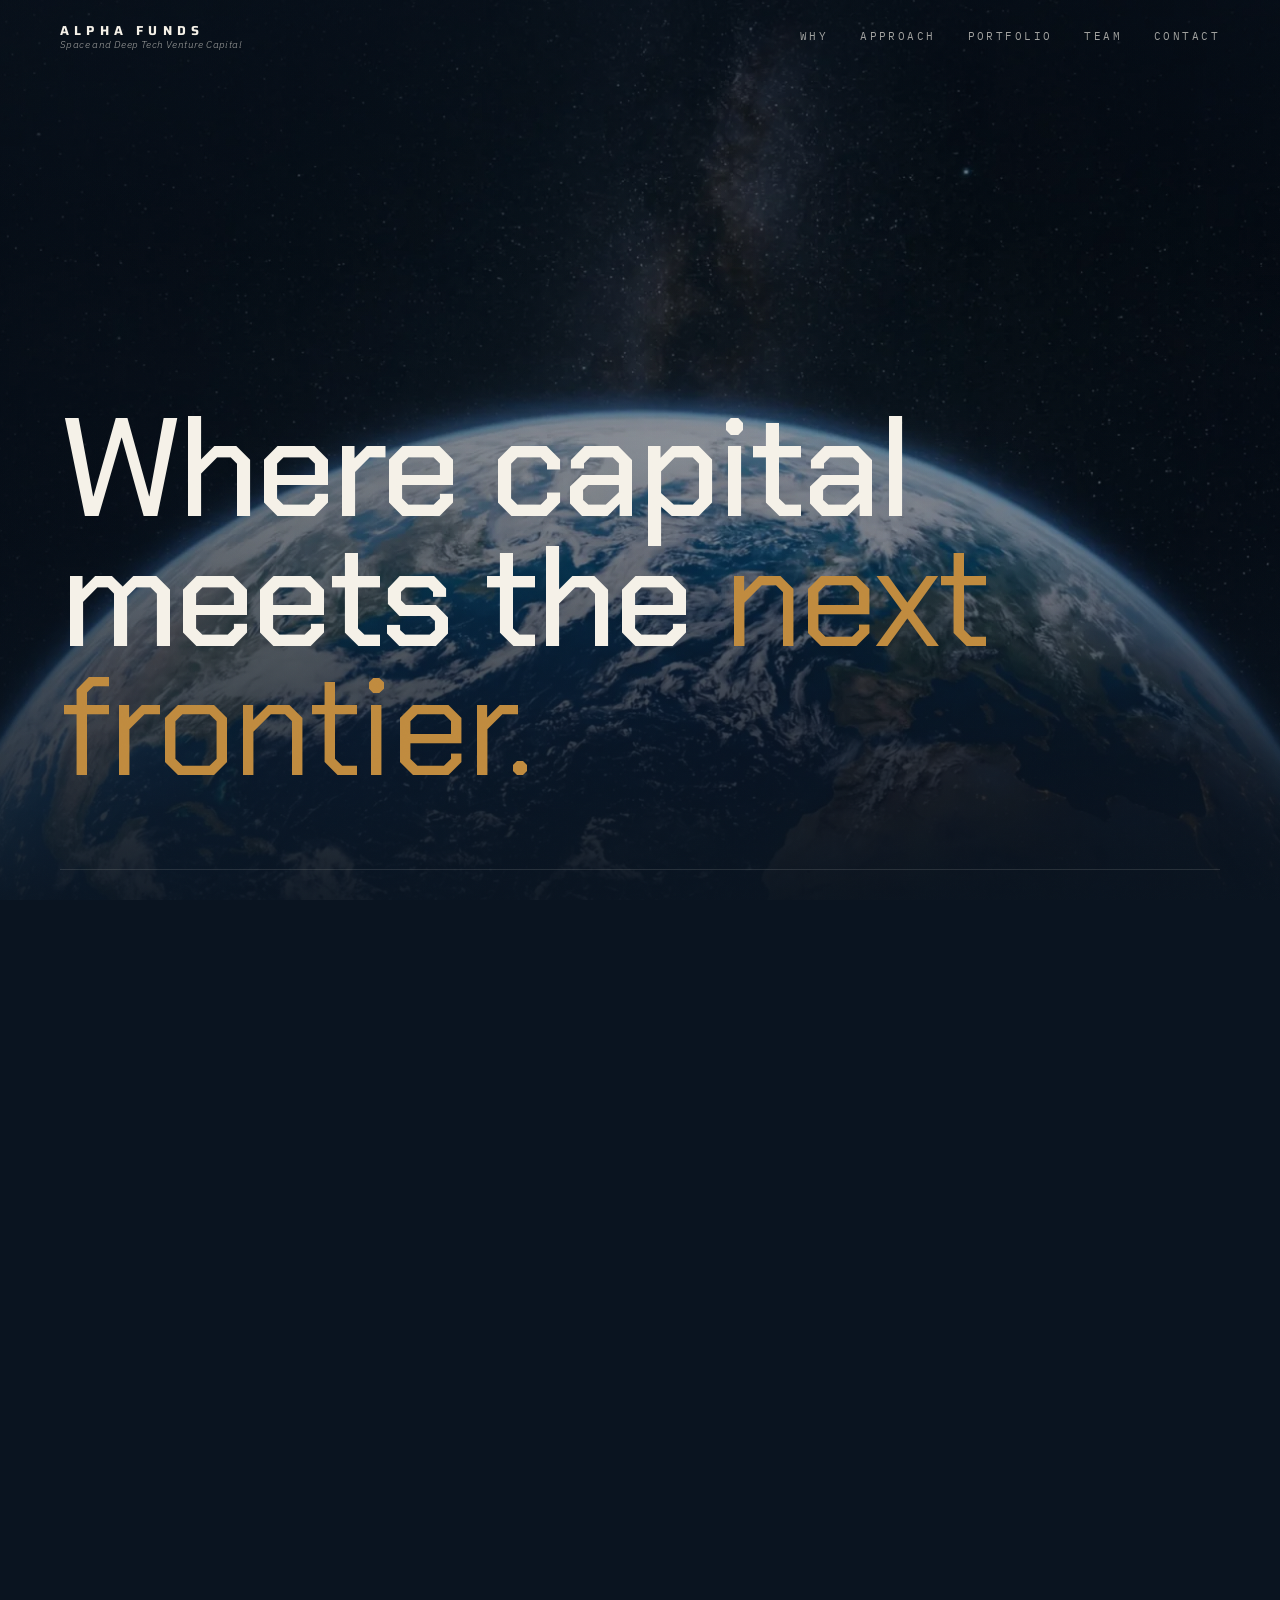
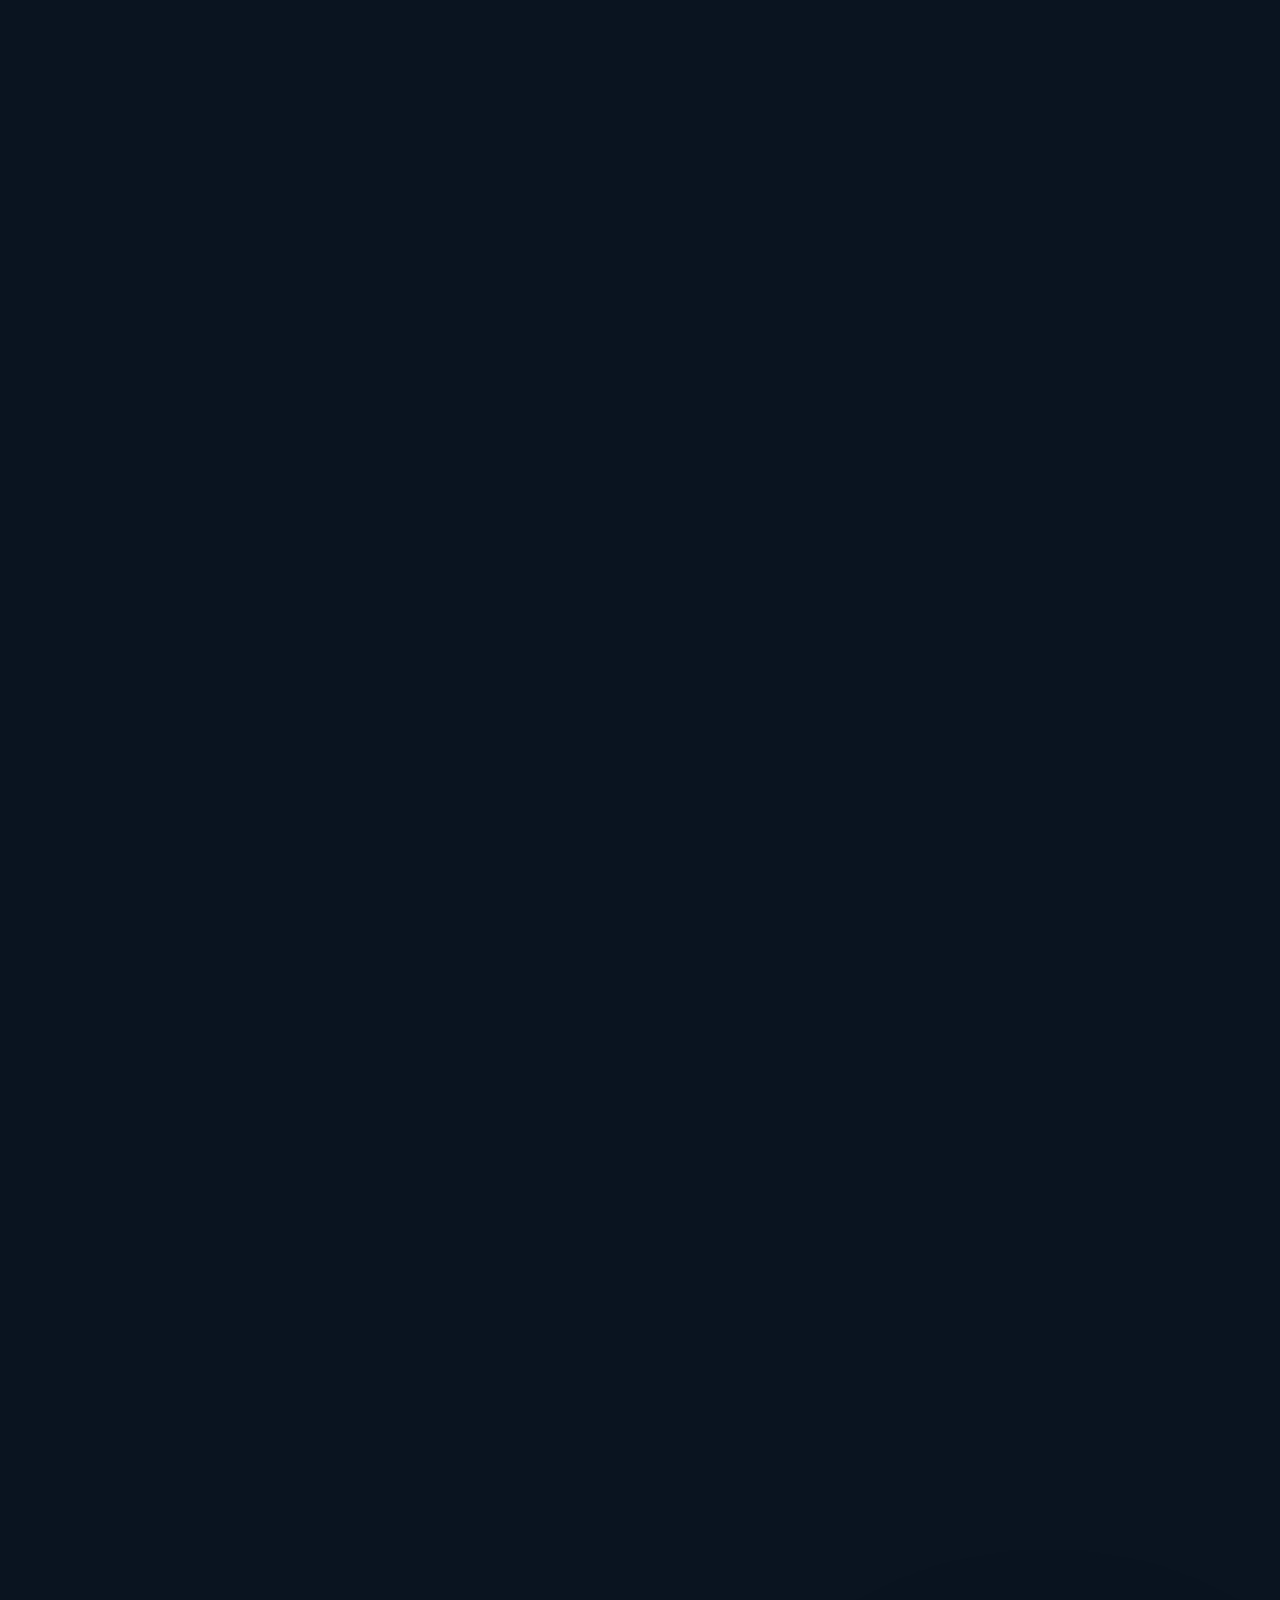
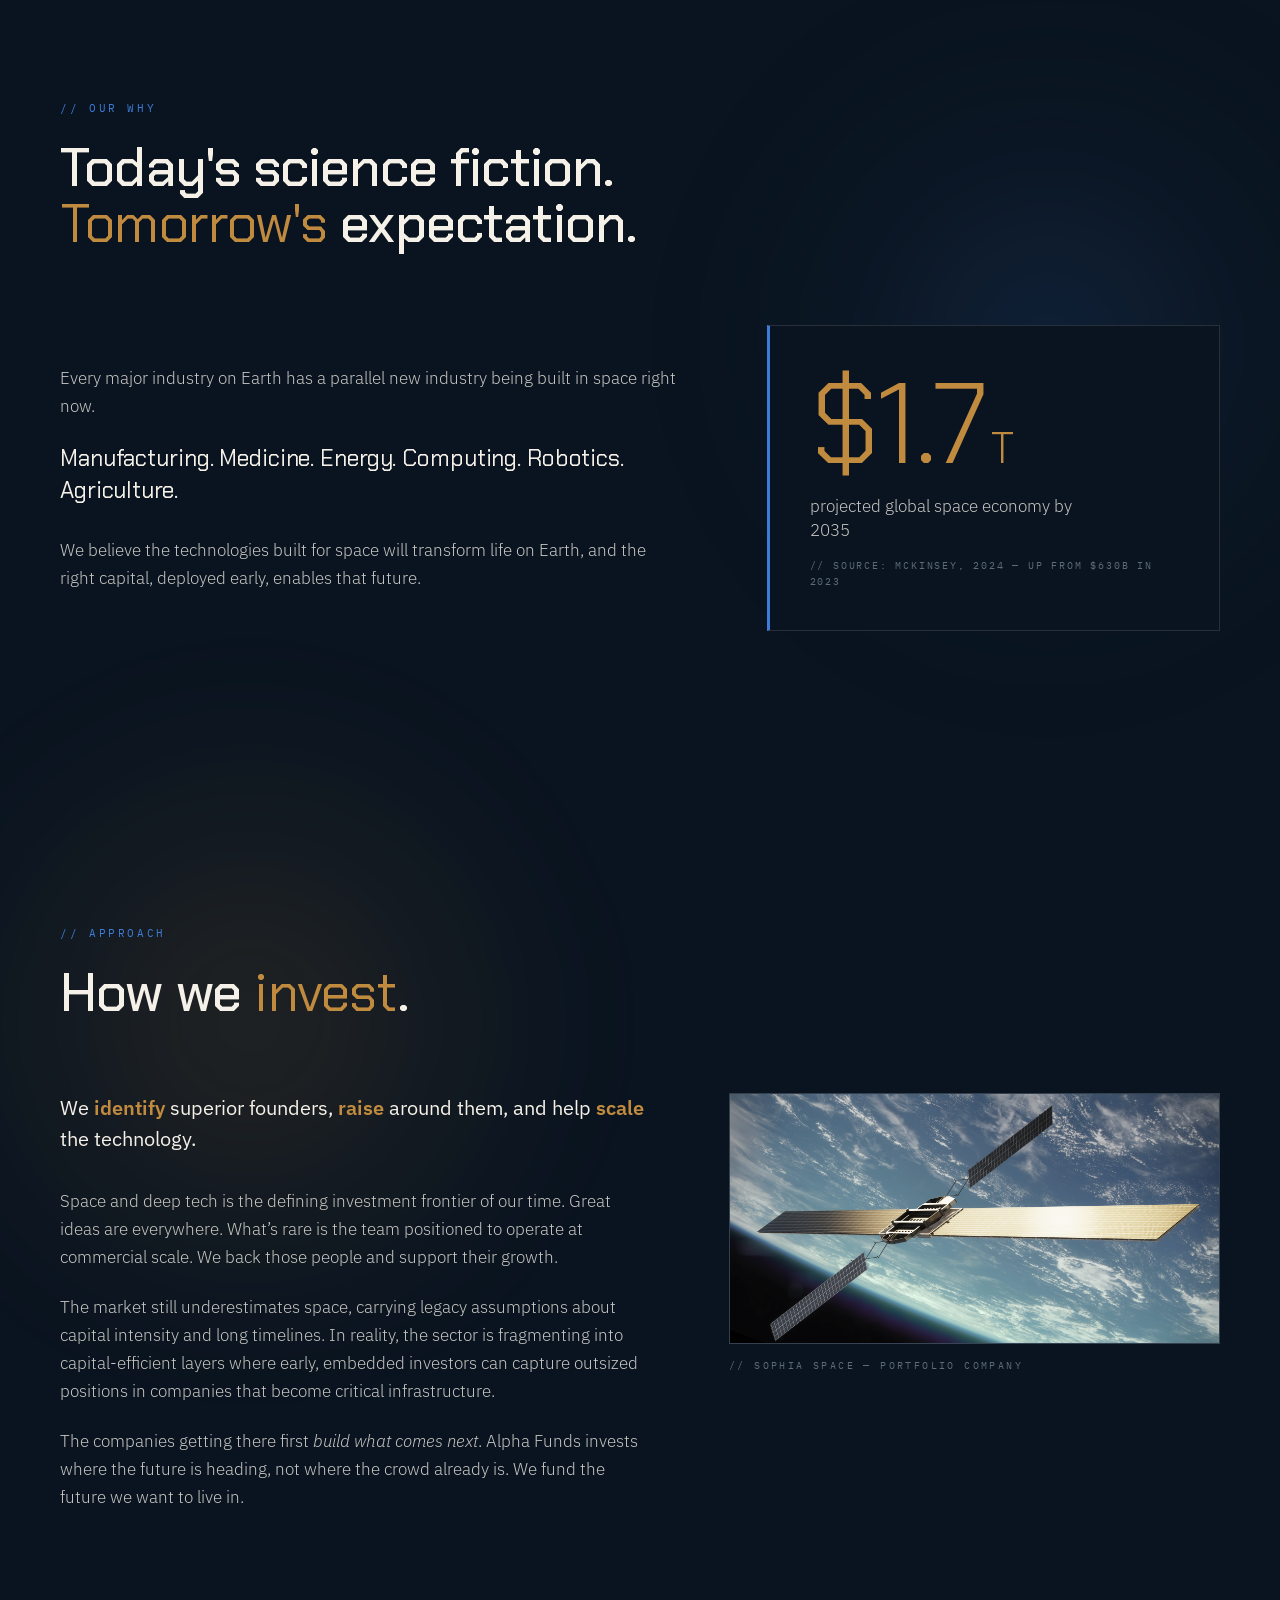
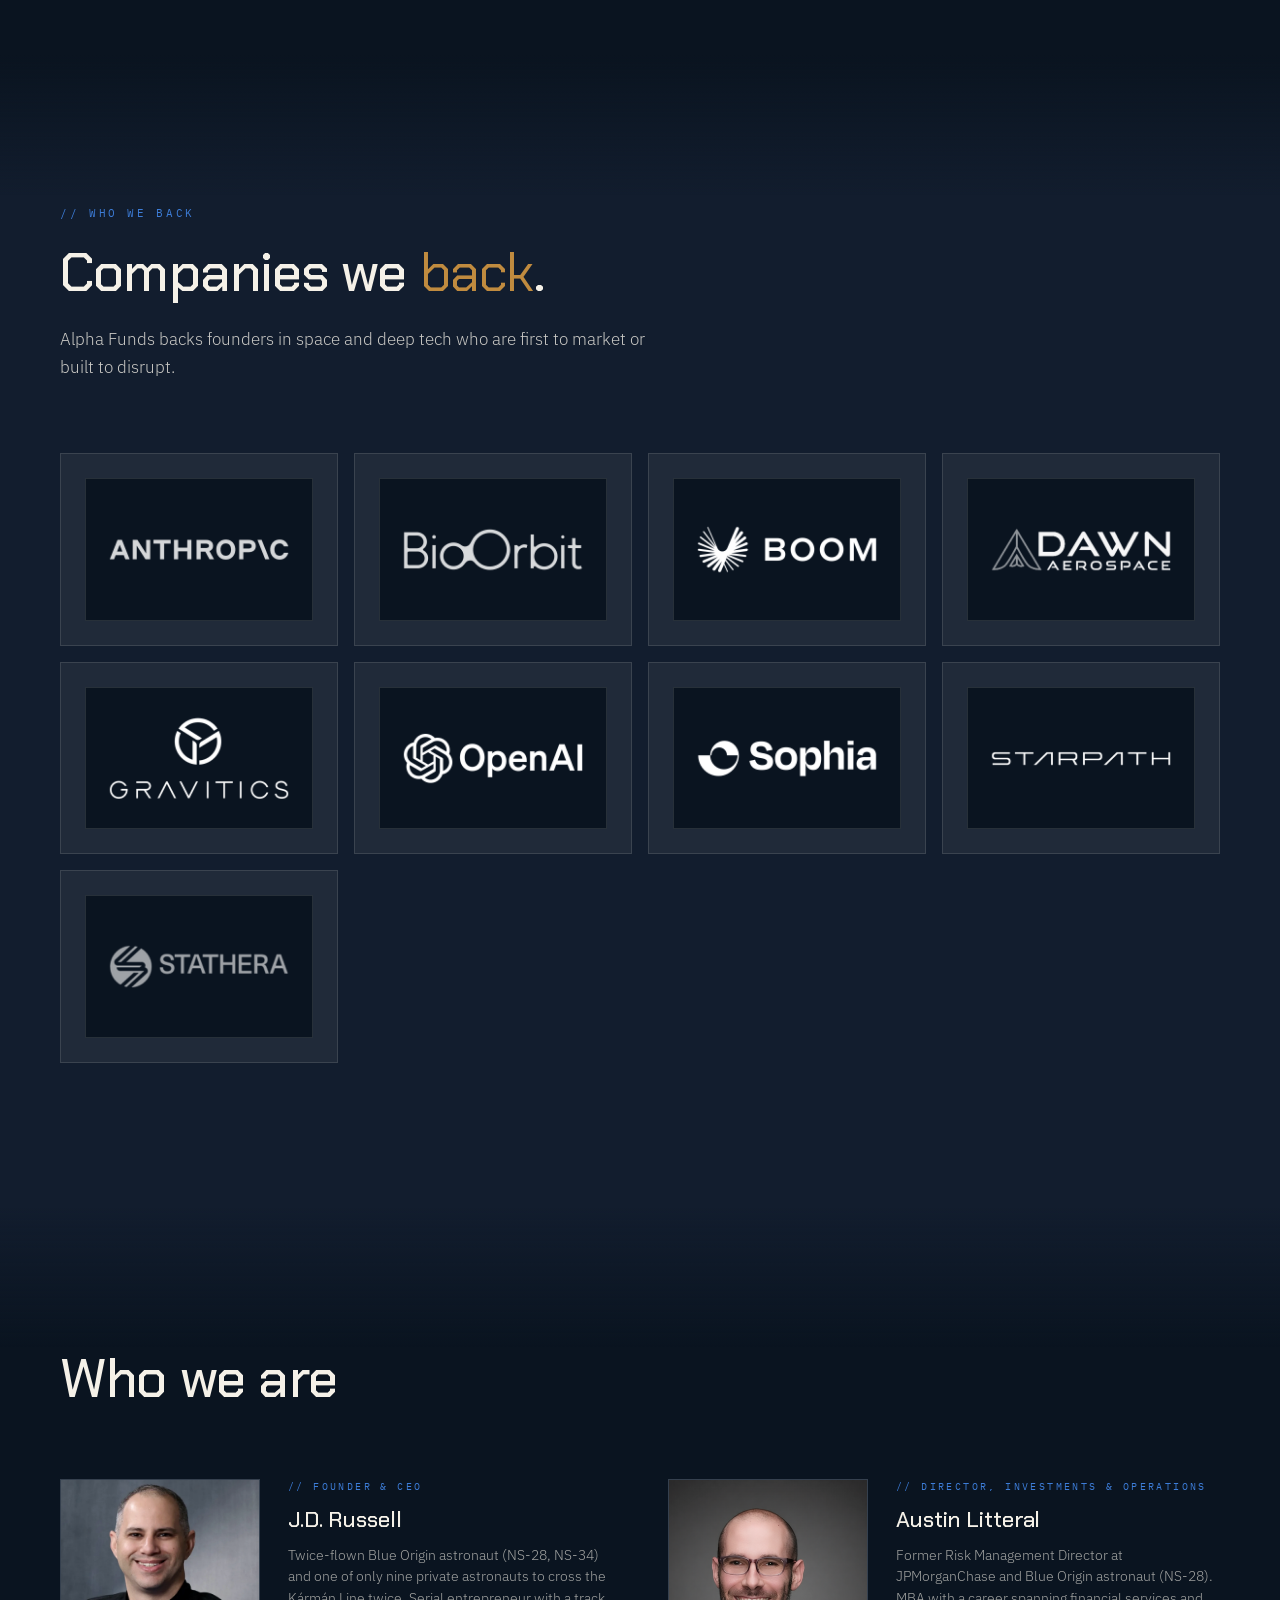
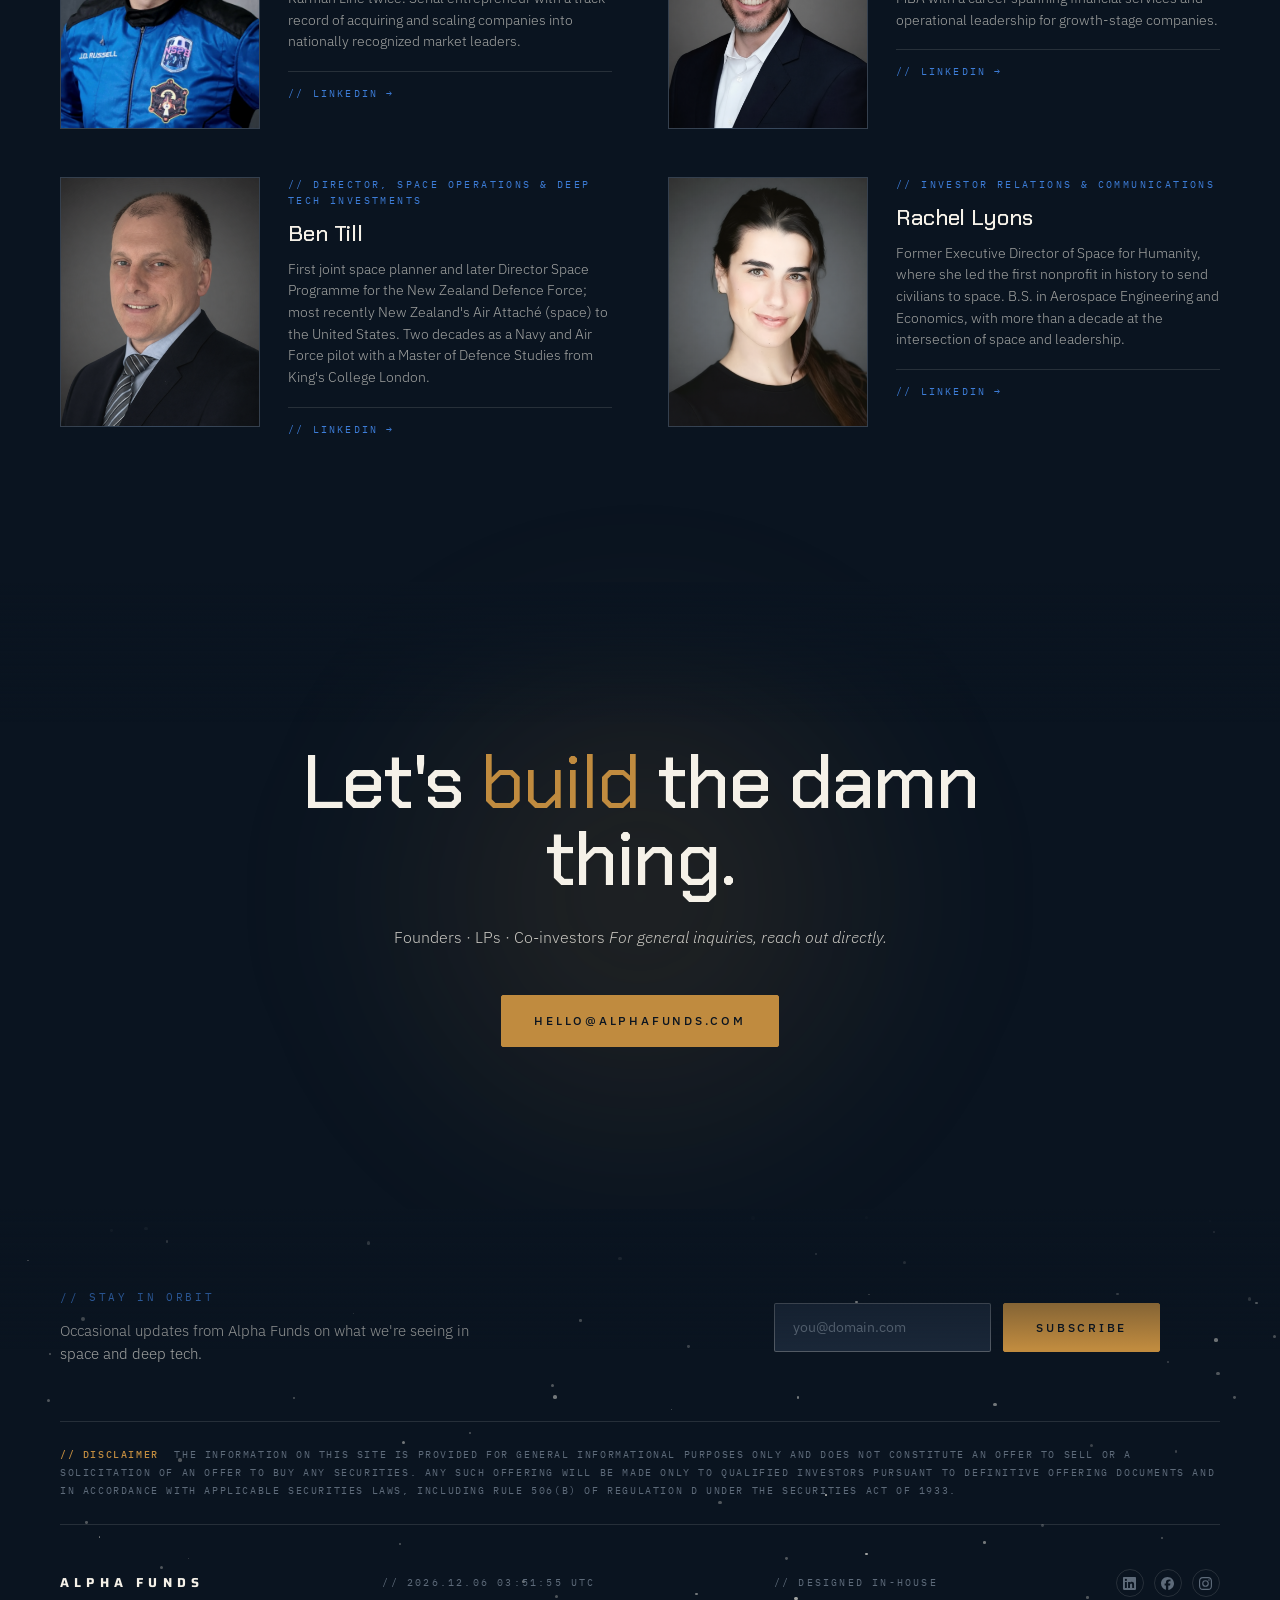
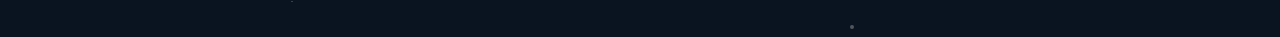
==== index.html @ ae7593b7 "Close mobile nav drawer on tap outside The hamburger menu only closed via the X, a link tap, Escape," ====
<!DOCTYPE html>
<html lang="en">
<head>
<meta charset="UTF-8">
<meta name="viewport" content="width=device-width, initial-scale=1.0">
<title>Alpha Funds — Invest for Earth's future</title>
<meta name="description" content="Alpha Funds backs the companies building humanity's future in space and deep tech.">
<link rel="preconnect" href="https://fonts.googleapis.com">
<link rel="preconnect" href="https://fonts.gstatic.com" crossorigin>
<link href="https://fonts.googleapis.com/css2?family=Chakra+Petch:wght@300;400;500;600;700&family=IBM+Plex+Mono:wght@300;400;500;600&family=IBM+Plex+Sans:wght@300;400;500;600;700&family=Saira:wght@300;400;500;600;700;800&display=swap" rel="stylesheet">
<style>
  :root {
    /* SURFACES */
    --deep-space:  #0A1420;
    --graphite:    #121D2E;
    --surface:     #1A2738;
    --orbit-deep:  #1B3A5C;

    /* ACCENT 01 — BLUE (instrument panel) */
    --signal:      #3D7DD8;
    --altitude:    #6FA3E6;
    --signal-dim:  rgba(61, 125, 216, 0.12);

    /* ACCENT 02 — COPPER (engine glow) */
    --ignition:    #C08B3F;
    --ignition-hi: #D4A05A;
    --ignition-dim:rgba(192, 139, 63, 0.1);

    /* LIGHT + NEUTRAL */
    --stellar:     #F5F1E8;
    --steel:       #8A96A5;
    --horizon:     #5E6B7A;

    --s-95: rgba(245,241,232,0.95);
    --s-80: rgba(245,241,232,0.8);
    --s-65: rgba(245,241,232,0.65);
    --s-45: rgba(245,241,232,0.45);
    --s-25: rgba(245,241,232,0.25);
    --s-12: rgba(245,241,232,0.12);
    --s-06: rgba(245,241,232,0.06);

    --f-display: 'Chakra Petch', sans-serif;
    --f-body:    'IBM Plex Sans', sans-serif;
    --f-mono:    'IBM Plex Mono', monospace;
    --f-mark:    'Saira', sans-serif;
  }

  * { margin: 0; padding: 0; box-sizing: border-box; }
  html { scroll-behavior: smooth; }

  body {
    background: var(--deep-space);
    color: var(--stellar);
    font-family: var(--f-body);
    line-height: 1.6;
    overflow-x: hidden;
    -webkit-font-smoothing: antialiased;
    text-rendering: optimizeLegibility;
  }

  body::before {
    content: "";
    position: fixed;
    inset: 0;
    pointer-events: none;
    z-index: 1000;
    opacity: 0.04;
    background-image: url("data:image/svg+xml;utf8,<svg xmlns='http://www.w3.org/2000/svg' width='200' height='200'><filter id='n'><feTurbulence baseFrequency='0.9' numOctaves='3' stitchTiles='stitch'/></filter><rect width='100%25' height='100%25' filter='url(%23n)'/></svg>");
    background-position: var(--grain-x, 0) var(--grain-y, 0);
    mix-blend-mode: overlay;
  }

  a { color: inherit; text-decoration: none; }

  ::selection {
    background: var(--ignition);
    color: var(--deep-space);
  }

  /* ─────────────────────────────────────────────── */
  /* NAV                                              */
  /* ─────────────────────────────────────────────── */
  .nav {
    position: fixed;
    top: 0;
    left: 0;
    right: 0;
    z-index: 100;
    display: flex;
    align-items: center;
    justify-content: space-between;
    padding: 22px 60px;
    transition: background 0.4s ease, backdrop-filter 0.4s ease, border-color 0.4s ease;
    border-bottom: 1px solid transparent;
  }
  .nav.scrolled {
    background: rgba(10, 20, 32, 0.82);
    backdrop-filter: blur(14px);
    -webkit-backdrop-filter: blur(14px);
    border-bottom-color: var(--s-12);
  }
  .nav-mark {
    display: flex;
    flex-direction: column;
    gap: 3px;
    line-height: 1;
  }
  .nav-wordmark {
    font-family: var(--f-mark);
    font-weight: 700;
    font-size: 13px;
    letter-spacing: 0.4em;
    color: var(--stellar);
  }
  .nav-tagline {
    font-family: var(--f-body);
    font-weight: 300;
    font-style: italic;
    font-size: 10px;
    letter-spacing: 0.04em;
    color: var(--s-65);
    white-space: nowrap;
  }
  .nav-links {
    display: flex;
    gap: 32px;
  }
  .nav-links a {
    font-family: var(--f-mono);
    font-size: 11px;
    letter-spacing: 0.22em;
    text-transform: uppercase;
    color: var(--s-65);
    transition: color 0.25s;
    padding: 6px 0;
    position: relative;
  }
  .nav-links a:hover { color: var(--signal); }
  .nav-links a:focus-visible {
    outline: 1px solid var(--signal);
    outline-offset: 4px;
    color: var(--signal);
  }
  .nav-toggle {
    display: none;
    flex-direction: column;
    justify-content: center;
    gap: 5px;
    width: 40px;
    height: 40px;
    padding: 9px;
    background: transparent;
    border: 1px solid var(--s-25);
    border-radius: 2px;
    cursor: pointer;
    transition: border-color 0.25s, background 0.25s;
  }
  .nav-toggle:hover { border-color: var(--signal); }
  .nav-toggle:focus-visible {
    outline: 1px solid var(--signal);
    outline-offset: 3px;
  }
  .nav-toggle-bar {
    display: block;
    width: 100%;
    height: 1.5px;
    background: var(--stellar);
    transform-origin: center;
    transition: transform 0.25s ease, opacity 0.2s ease;
  }
  .nav-toggle[aria-expanded="true"] .nav-toggle-bar:nth-child(1) {
    transform: translateY(6.5px) rotate(45deg);
  }
  .nav-toggle[aria-expanded="true"] .nav-toggle-bar:nth-child(2) {
    opacity: 0;
  }
  .nav-toggle[aria-expanded="true"] .nav-toggle-bar:nth-child(3) {
    transform: translateY(-6.5px) rotate(-45deg);
  }

  /* ─────────────────────────────────────────────── */
  /* HERO — sticky-pin scroll-driven canvas           */
  /* ─────────────────────────────────────────────── */
  .hero {
    position: relative;
    width: 100%;
    /* Tall scroll container drives the 121-frame sequence.
       350vh - 100vh = 250vh of scroll across 121 frames (~2vh/frame). */
    height: 350vh;
    background: var(--deep-space);
  }
  .hero-pin {
    position: sticky;
    top: 0;
    width: 100%;
    height: 100vh;
    overflow: hidden;
    display: flex;
    flex-direction: column;
    justify-content: flex-end;
    padding: 60px;
    padding-bottom: clamp(80px, 12vh, 140px);
    /* Fallback radial blooms (visible before frames load + on mobile/reduced-motion) */
    background:
      radial-gradient(ellipse at 12% 20%, rgba(61, 125, 216, 0.22) 0%, transparent 55%),
      radial-gradient(ellipse at 88% 80%, rgba(192, 139, 63, 0.16) 0%, transparent 55%),
      var(--deep-space);
  }
  .hero-canvas {
    position: absolute;
    inset: 0;
    width: 100%;
    height: 100%;
    z-index: 0;
    display: block;
  }
  .hero-fallback {
    position: absolute;
    inset: 0;
    width: 100%;
    height: 100%;
    object-fit: cover;
    z-index: 0;
    display: none;
  }
  .hero-progress {
    position: absolute;
    left: 60px;
    right: 60px;
    bottom: 30px;
    height: 1px;
    background: var(--s-12);
    z-index: 3;
    overflow: hidden;
    pointer-events: none;
  }
  .hero-progress::after {
    content: "";
    position: absolute;
    left: 0;
    top: 0;
    height: 100%;
    width: var(--p, 0%);
    background: var(--signal);
    transition: width 0.08s linear;
  }
  .hero-vignette {
    position: absolute;
    inset: 0;
    z-index: 1;
    pointer-events: none;
    background:
      linear-gradient(180deg,
        rgba(10, 20, 32, 0.55) 0%,
        rgba(10, 20, 32, 0.20) 28%,
        rgba(10, 20, 32, 0.30) 60%,
        rgba(10, 20, 32, 0.92) 100%),
      radial-gradient(ellipse at 80% 0%, rgba(10, 20, 32, 0) 0%, rgba(10, 20, 32, 0.45) 70%);
  }
  /* Hero copy: headline fades in around 25% scroll, sub joins at 50%, both
     stay through the rest of the hero. Opacity is driven directly on each
     element by the scroll IIFE. */
  .hero-content {
    position: relative;
    z-index: 3;
    max-width: 1400px;
    width: 100%;
  }
  .hero-headline {
    font-family: var(--f-display);
    font-weight: 500;
    font-size: clamp(64px, 11vw, 168px);
    line-height: 0.92;
    letter-spacing: -0.025em;
    color: var(--stellar);
    max-width: 18ch;
    margin: 0;
    opacity: 0;
    will-change: opacity;
  }
  .hero-headline em {
    font-style: normal;
    color: var(--ignition);
    font-weight: 400;
  }
  .hero-cue {
    position: absolute;
    bottom: 56px;
    left: 50%;
    transform: translateX(-50%);
    z-index: 3;
    display: flex;
    flex-direction: column;
    align-items: center;
    gap: 12px;
    opacity: 0;
    animation: heroLineUp 1s 1.5s cubic-bezier(0.22, 1, 0.36, 1) forwards;
    transition: opacity 0.4s ease;
  }
  .hero.scrolled-in .hero-cue { opacity: 0.15; }
  .hero-cue .label {
    font-family: var(--f-mono);
    font-size: 10px;
    letter-spacing: 0.32em;
    text-transform: uppercase;
    color: var(--s-65);
  }
  .hero-cue .rule {
    width: 1px;
    height: 32px;
    background: linear-gradient(to bottom, var(--signal), transparent);
    animation: cueDrift 2.4s ease-in-out infinite;
  }
  @keyframes cueDrift {
    0%, 100% { opacity: 0.3; transform: translateY(0); }
    50%      { opacity: 1; transform: translateY(6px); }
  }

  /* ─────────────────────────────────────────────── */
  /* SECTION SCAFFOLDING                              */
  /* ─────────────────────────────────────────────── */
  .section {
    padding: clamp(120px, 16vh, 200px) 60px;
    position: relative;
  }
  /* Section-bottom gradient bleed: a 140px drip extending into the next
     section, fading from this section's bg color to transparent. The longer
     blend zone keeps the dark→light transitions (Focus → Voice, Voice →
     Team) from feeling like a hard tonal switch. */
  .section::after,
  .voice::after,
  .contact::after {
    content: "";
    position: absolute;
    left: 0;
    right: 0;
    bottom: -140px;
    height: 140px;
    background: linear-gradient(to bottom, var(--section-bg, var(--deep-space)), transparent);
    pointer-events: none;
    z-index: 2;
  }
  .our-why         { --section-bg: var(--deep-space); }
  .how-we-invest   { --section-bg: var(--deep-space); }
  .portfolio       { --section-bg: var(--graphite);    }
  .team            { --section-bg: var(--deep-space); }
  .contact         { --section-bg: var(--deep-space); }
  .section-inner {
    max-width: 1400px;
    margin: 0 auto;
  }
  .section-head {
    margin-bottom: 72px;
    max-width: 1100px;
  }
  .section-title {
    font-family: var(--f-display);
    font-weight: 500;
    font-size: clamp(32px, 4.2vw, 56px);
    line-height: 1.05;
    letter-spacing: -0.015em;
    color: var(--stellar);
    margin-bottom: 24px;
    max-width: 22ch;
  }
  .section-title em {
    font-style: normal;
    color: var(--ignition);
    font-weight: 400;
  }
  .section-desc {
    font-family: var(--f-body);
    font-weight: 300;
    font-size: 17px;
    color: var(--s-80);
    line-height: 1.65;
    max-width: 62ch;
  }
  .section-desc + .section-desc { margin-top: 18px; }
  /* Section eyebrow — Mono Signal label, sits above the headline */
  .section-eyebrow {
    display: inline-block;
    font-family: var(--f-mono);
    font-size: 11px;
    letter-spacing: 0.24em;
    text-transform: uppercase;
    color: var(--signal);
    margin-bottom: 22px;
  }
  /* One-line emphasis paragraph — slightly lifted from body for thesis crescendo */
  .section-desc-emphasis {
    font-family: var(--f-display);
    font-weight: 400;
    font-size: clamp(22px, 2.2vw, 28px);
    line-height: 1.3;
    letter-spacing: -0.01em;
    color: var(--stellar);
    max-width: 32ch;
  }
  /* Lede paragraph — short three-beat opening for How We Invest */
  .section-lede {
    font-family: var(--f-body);
    font-weight: 300;
    font-size: clamp(19px, 1.6vw, 23px);
    line-height: 1.5;
    color: var(--stellar);
    max-width: 56ch;
    margin-bottom: 32px;
  }

  /* ─────────────────────────────────────────────── */
  /* OUR WHY — opening section                        */
  /* ─────────────────────────────────────────────── */
  .our-why {
    background: var(--deep-space);
    overflow: hidden;
  }
  /* Soft Signal bloom top-right for atmospheric depth — restrained, well */
  /* below 0.2 opacity, doesn't compete with the headline. */
  .our-why::before {
    content: "";
    position: absolute;
    top: 4%;
    right: -10%;
    width: 60vw;
    height: 60vw;
    max-width: 720px;
    max-height: 720px;
    border-radius: 50%;
    background: radial-gradient(circle at center,
      rgba(61, 125, 216, 0.14) 0%,
      rgba(27, 58, 92, 0.06) 40%,
      transparent 70%);
    filter: blur(50px);
    pointer-events: none;
    z-index: 0;
  }
  .our-why .section-inner {
    position: relative;
    z-index: 1;
  }

  /* Industry list — period-separated enumeration in display weight */
  .industry-list {
    font-family: var(--f-display);
    font-weight: 400;
    font-size: clamp(20px, 1.8vw, 24px);
    line-height: 1.4;
    letter-spacing: -0.005em;
    color: var(--stellar);
    max-width: 38ch;
  }

  /* Our Why two-column data spread */
  .our-why-grid {
    display: grid;
    grid-template-columns: 1.4fr 1fr;
    gap: 72px;
    align-items: center;
    margin-top: 56px;
  }
  .our-why-text { display: flex; flex-direction: column; }
  .our-why-text .section-desc + .industry-list { margin-top: 22px; }
  .our-why-text .industry-list + .section-desc { margin-top: 30px; }
  .our-why-grid .stat-callout {
    margin: 0;
    padding: 40px 40px;
    border-left-width: 3px;
    max-width: none;
    width: 100%;
  }
  .our-why-grid .stat-num { font-size: clamp(72px, 9vw, 132px); }
  .our-why-grid .stat-unit { font-size: clamp(30px, 3.4vw, 48px); }
  .our-why-grid .stat-label {
    font-size: 17px;
    max-width: 30ch;
    margin-bottom: 16px;
  }

  /* Stat callout — McKinsey $1.8T projection */
  .stat-callout {
    margin: 44px 0;
    padding: 32px 36px;
    background: var(--deep-space);
    border: 1px solid var(--s-12);
    border-left: 1px solid var(--signal);
    max-width: 56ch;
  }
  .stat-figure {
    display: flex;
    align-items: baseline;
    gap: 4px;
    color: var(--ignition);
    line-height: 1;
    margin-bottom: 14px;
  }
  .stat-num {
    font-family: var(--f-display);
    font-weight: 300;
    font-size: clamp(54px, 6.4vw, 88px);
    letter-spacing: -0.02em;
    font-variant-numeric: tabular-nums;
  }
  .stat-unit {
    font-family: var(--f-display);
    font-weight: 300;
    font-size: clamp(24px, 2.6vw, 36px);
    letter-spacing: -0.01em;
  }
  .stat-label {
    font-family: var(--f-body);
    font-weight: 300;
    font-size: 16px;
    color: var(--s-80);
    line-height: 1.4;
    margin-bottom: 12px;
    max-width: 36ch;
  }
  .stat-source {
    font-family: var(--f-mono);
    font-size: 10px;
    letter-spacing: 0.18em;
    text-transform: uppercase;
    color: var(--horizon);
  }

  /* ─────────────────────────────────────────────── */
  /* APPROACH / HOW WE INVEST                         */
  /* Solid Deep Space bg (matches page rhythm); copy  */
  /* on the left, contained Sophia image on the right */
  /* with a mono caption beneath.                     */
  /* ─────────────────────────────────────────────── */
  .how-we-invest {
    background: var(--deep-space);
    position: relative;
  }
  /* Warm Ignition bloom in the upper-left corner — atmospheric weight */
  /* without dominating; balances the image weight on the right. */
  .how-we-invest::before {
    content: "";
    position: absolute;
    top: -12%;
    left: -8%;
    width: 55vw;
    height: 55vw;
    max-width: 760px;
    max-height: 760px;
    border-radius: 50%;
    background: radial-gradient(circle at center,
      rgba(192, 139, 63, 0.14) 0%,
      rgba(192, 139, 63, 0.05) 40%,
      transparent 70%);
    filter: blur(50px);
    pointer-events: none;
    z-index: 0;
  }
  .how-we-invest .section-inner { position: relative; z-index: 1; }
  .invest-grid {
    display: grid;
    grid-template-columns: 1.2fr 1fr;
    gap: 80px;
    align-items: start;
    margin-top: 56px;
  }
  .invest-text { display: flex; flex-direction: column; }
  .invest-beats {
    font-family: var(--f-body);
    font-weight: 400;
    font-size: clamp(19px, 1.6vw, 22px);
    line-height: 1.5;
    color: var(--stellar);
    margin: 0 0 32px;
    max-width: 56ch;
  }
  .invest-beats em {
    font-style: normal;
    font-weight: 600;
    color: var(--ignition);
  }
  .invest-text .section-desc + .section-desc { margin-top: 22px; }
  /* Figure: contained right-column accent. Original colors, no filter. */
  /* Border + radial glow echo the portfolio-tile treatment for rhythm.  */
  .invest-figure {
    margin: 0;
    display: flex;
    flex-direction: column;
    gap: 14px;
    /* Sticky inside the grid so the image stays with the reader as the */
    /* longer text column scrolls past — ties figure to copy without    */
    /* needing the figure to be as tall as the text.                    */
    position: sticky;
    top: 80px;
  }
  .invest-figure-frame {
    aspect-ratio: 1920 / 980;
    background:
      radial-gradient(ellipse at 50% 40%, rgba(61, 125, 216, 0.16) 0%, transparent 70%),
      var(--surface);
    border: 1px solid var(--s-12);
    overflow: hidden;
    position: relative;
  }
  .invest-figure-frame img {
    width: 100%;
    height: 100%;
    object-fit: cover;
    object-position: center center;
    display: block;
  }
  .invest-caption {
    font-family: var(--f-mono);
    font-size: 10px;
    letter-spacing: 0.24em;
    text-transform: uppercase;
    color: var(--horizon);
  }

  /* ─────────────────────────────────────────────── */
  /* FOCUS — what we back (text block)                */
  /* ─────────────────────────────────────────────── */
  .focus {
    background: var(--graphite);
  }

  /* ─────────────────────────────────────────────── */
  /* VOICE — typographic moment, dark register        */
  /* ─────────────────────────────────────────────── */
  /* No more white inversion. The "breather" comes from scale, vertical
     space, and a warm Ignition bloom — not from flipping to a light bg. */
  .voice {
    background: var(--graphite);
    color: var(--stellar);
    padding: clamp(180px, 26vh, 320px) 60px;
    text-align: center;
    position: relative;
    overflow: hidden;
  }
  .voice::before {
    content: "";
    position: absolute;
    top: 50%; left: 50%;
    width: 90vw;
    height: 90vw;
    max-width: 1100px;
    max-height: 1100px;
    border-radius: 50%;
    /* Warm Ignition radial bloom — gives the section warmth without
       breaking the dark register. */
    background: radial-gradient(circle at center,
      rgba(192, 139, 63, 0.18) 0%,
      rgba(192, 139, 63, 0.06) 35%,
      rgba(61, 125, 216, 0.04) 60%,
      transparent 75%);
    transform: translate(-50%, -50%);
    pointer-events: none;
    filter: blur(50px);
  }
  .voice-inner {
    position: relative;
    z-index: 2;
    max-width: 1100px;
    margin: 0 auto;
  }
  .voice-meta {
    font-family: var(--f-mono);
    font-size: 11px;
    letter-spacing: 0.25em;
    text-transform: uppercase;
    color: var(--signal);
    margin-bottom: 48px;
    display: flex;
    justify-content: center;
    align-items: center;
    gap: 14px;
  }
  .voice-meta::before,
  .voice-meta::after {
    content: "";
    width: 40px;
    height: 1px;
    background: var(--signal);
    opacity: 0.5;
  }
  .voice-mark {
    font-family: var(--f-display);
    font-weight: 300;
    font-size: clamp(96px, 11vw, 160px);
    line-height: 0.55;
    color: var(--ignition);
    margin-bottom: 24px;
  }
  .voice-pull {
    font-family: var(--f-display);
    font-weight: 500;
    /* Bumped from 32–56px → 48–96px for hero-class scale. */
    font-size: clamp(48px, 7vw, 96px);
    line-height: 1.1;
    letter-spacing: -0.022em;
    color: var(--stellar);
    margin-bottom: 48px;
    max-width: 22ch;
    margin-inline: auto;
  }
  .voice-pull em {
    font-style: normal;
    color: var(--ignition);
  }
  .voice-attr {
    font-family: var(--f-mono);
    font-size: 11px;
    letter-spacing: 0.24em;
    text-transform: uppercase;
    color: var(--horizon);
  }

  /* ─────────────────────────────────────────────── */
  /* TEAM                                             */
  /* ─────────────────────────────────────────────── */
  .team {
    background: var(--deep-space);
  }
  .team-grid {
    display: grid;
    grid-template-columns: repeat(2, 1fr);
    gap: 48px 56px;
  }
  .team-card {
    display: grid;
    grid-template-columns: 200px 1fr;
    gap: 28px;
    align-items: start;
  }
  .team-text {
    display: flex;
    flex-direction: column;
    min-width: 0;
  }
  .team-photo {
    aspect-ratio: 4 / 5;
    background:
      radial-gradient(ellipse at 50% 30%, rgba(61, 125, 216, 0.18) 0%, transparent 70%),
      var(--surface);
    border: 1px solid var(--s-12);
    position: relative;
    overflow: hidden;
  }
  .team-photo img {
    width: 100%;
    height: 100%;
    object-fit: cover;
    object-position: center top;
    display: block;
    /* Subtle desaturation for editorial coherence; team-card hover restores
       full color on the hovered card. */
    filter: grayscale(0.15) contrast(1.02);
    transition: filter 0.5s ease, transform 0.6s cubic-bezier(0.22, 1, 0.36, 1);
  }
  .team-card:hover .team-photo img {
    filter: grayscale(0) contrast(1);
    transform: scale(1.02);
  }
  /* Placeholder caption — only shown when there's no image inside. */
  .team-photo:not(:has(img))::after {
    content: "// PORTRAIT — TBD";
    position: absolute;
    bottom: 14px;
    left: 14px;
    font-family: var(--f-mono);
    font-size: 9px;
    letter-spacing: 0.22em;
    text-transform: uppercase;
    color: var(--s-25);
  }
  .team-role {
    font-family: var(--f-mono);
    font-size: 10px;
    letter-spacing: 0.24em;
    text-transform: uppercase;
    color: var(--signal);
    margin-bottom: 12px;
    display: block;
  }
  .team-name {
    font-family: var(--f-display);
    font-weight: 500;
    font-size: 22px;
    line-height: 1.15;
    color: var(--stellar);
    margin-bottom: 12px;
    letter-spacing: -0.005em;
  }
  .team-bio {
    font-family: var(--f-body);
    font-weight: 300;
    font-size: 14px;
    line-height: 1.55;
    color: var(--s-65);
    margin-bottom: 18px;
    flex: 1;
  }
  .team-link {
    font-family: var(--f-mono);
    font-size: 10px;
    letter-spacing: 0.22em;
    text-transform: uppercase;
    color: var(--signal);
    padding-top: 14px;
    border-top: 1px solid var(--s-12);
    transition: color 0.25s;
  }
  .team-link:hover { color: var(--altitude); }

  /* ─────────────────────────────────────────────── */
  /* PORTFOLIO                                        */
  /* ─────────────────────────────────────────────── */
  .portfolio {
    background: var(--graphite);
  }
  .portfolio-grid {
    display: grid;
    grid-template-columns: repeat(4, 1fr);
    gap: 16px;
  }
  .pf-tile {
    background: var(--s-06);
    border: 1px solid var(--s-12);
    padding: 24px;
    display: flex;
    flex-direction: column;
    transition: border-color 0.3s, transform 0.3s, background 0.3s;
  }
  .pf-tile:hover {
    border-color: var(--signal);
    background: rgba(61, 125, 216, 0.04);
    transform: translateY(-2px);
  }
  .pf-logo {
    aspect-ratio: 1.6 / 1;
    background: var(--deep-space);
    border: 1px solid var(--s-12);
    display: flex;
    align-items: center;
    justify-content: center;
    position: relative;
    overflow: hidden;
  }
  .pf-logo img {
    max-width: 96%;
    max-height: 86%;
    object-fit: contain;
    display: block;
  }
  .pf-logo .pf-fallback {
    font-family: var(--f-display);
    font-weight: 500;
    font-size: 16px;
    color: var(--s-45);
    letter-spacing: -0.005em;
    text-align: center;
    padding: 0 12px;
  }
  /* Fallback shows when there's no img element */
  .pf-logo:not(:has(img)) .pf-fallback { display: block; }
  .pf-logo:has(img) .pf-fallback { display: none; }

  /* ─────────────────────────────────────────────── */
  /* CONTACT                                          */
  /* ─────────────────────────────────────────────── */
  .contact {
    background: var(--deep-space);
    text-align: center;
    padding: clamp(140px, 18vh, 220px) 60px;
    position: relative;
    overflow: visible;
  }
  .contact::before {
    content: "";
    position: absolute;
    top: 50%; left: 50%;
    width: 70vw;
    height: 70vw;
    max-width: 800px;
    max-height: 800px;
    border-radius: 50%;
    background: radial-gradient(circle at center,
      rgba(192, 139, 63, 0.14) 0%,
      transparent 60%);
    transform: translate(-50%, -50%);
    pointer-events: none;
    filter: blur(60px);
  }
  .contact-inner {
    position: relative;
    z-index: 2;
    max-width: 880px;
    margin: 0 auto;
  }
  .contact-title {
    font-family: var(--f-display);
    font-weight: 500;
    font-size: clamp(40px, 6vw, 80px);
    line-height: 1;
    letter-spacing: -0.022em;
    color: var(--stellar);
    margin-bottom: 28px;
  }
  .contact-title em {
    font-style: normal;
    color: var(--ignition);
    font-weight: 400;
  }
  .contact-lede {
    font-family: var(--f-body);
    font-weight: 300;
    font-size: 16px;
    color: var(--s-80);
    line-height: 1.6;
    margin-bottom: 44px;
  }
  .cta {
    display: inline-block;
    padding: 16px 32px;
    font-family: var(--f-body);
    font-size: 11.5px;
    font-weight: 500;
    letter-spacing: 0.24em;
    text-transform: uppercase;
    text-decoration: none;
    border-radius: 2px;
    transition: all 0.3s;
  }
  .cta-primary {
    background: var(--ignition);
    color: var(--deep-space);
    border: 1px solid var(--ignition);
  }
  .cta-primary:hover { background: var(--ignition-hi); border-color: var(--ignition-hi); }
  .cta-secondary {
    background: transparent;
    color: var(--stellar);
    border: 1px solid var(--s-25);
  }
  .cta-secondary:hover { border-color: var(--signal); color: var(--signal); }

  /* ─────────────────────────────────────────────── */
  /* FOOTER SUBSCRIBE BAND                            */
  /* ─────────────────────────────────────────────── */
  .foot-subscribe {
    display: grid;
    grid-template-columns: 1.2fr 1fr;
    gap: 48px;
    align-items: center;
    max-width: 1400px;
    margin: 0 auto 48px;
    padding-bottom: 8px;
    position: relative;
    z-index: 1;
  }
  .foot-subscribe-text {
    display: flex;
    flex-direction: column;
    gap: 12px;
  }
  .foot-subscribe-text .section-eyebrow { margin-bottom: 0; }
  .foot-subscribe-lede {
    font-family: var(--f-body);
    font-weight: 300;
    font-size: 15px;
    line-height: 1.55;
    color: var(--s-65);
    max-width: 48ch;
  }
  .subscribe-form {
    position: relative;
    display: flex;
    gap: 12px;
    max-width: 520px;
    margin: 0 auto;
    align-items: stretch;
  }
  .subscribe-form input[type="email"] {
    flex: 1;
    min-width: 0;
    padding: 14px 18px;
    background: var(--surface);
    border: 1px solid var(--s-25);
    border-radius: 2px;
    font-family: var(--f-body);
    font-size: 14px;
    color: var(--stellar);
    letter-spacing: 0;
    text-transform: none;
    outline: none;
    transition: border-color 0.25s, background 0.25s;
  }
  .subscribe-form input[type="email"]::placeholder { color: var(--horizon); }
  .subscribe-form input[type="email"]:focus {
    border-color: var(--signal);
    background: var(--deep-space);
  }
  .subscribe-form .cta { white-space: nowrap; }
  .subscribe-status {
    position: absolute;
    top: 100%;
    left: 0;
    right: 0;
    margin: 8px 0 0;
    font-family: var(--f-mono);
    font-size: 11px;
    letter-spacing: 0.12em;
    text-transform: uppercase;
    color: var(--s-65);
  }
  .subscribe-status.is-error { color: var(--ignition); }
  .subscribe-status.is-success { color: var(--signal); }
  .visually-hidden {
    position: absolute;
    width: 1px;
    height: 1px;
    padding: 0;
    margin: -1px;
    overflow: hidden;
    clip: rect(0, 0, 0, 0);
    border: 0;
  }

  /* ─────────────────────────────────────────────── */
  /* FOOTER                                           */
  /* ─────────────────────────────────────────────── */
  footer {
    background: var(--deep-space);
    padding: 80px 60px 40px;
    position: relative;
    overflow: hidden;
  }
  .footer-stars {
    position: absolute;
    inset: 0;
    width: 100%;
    height: 100%;
    pointer-events: none;
    z-index: 0;
  }
  /* Stars: positioned div dots, fixed pixel sizes, percentage-based
     positions. Earlier SVG approach was getting squished by the viewBox
     stretch (sub-pixel vertical radii) — divs avoid the issue entirely. */
  .footer-stars span {
    position: absolute;
    border-radius: 50%;
    background: rgba(245, 241, 232, 0.30);
    /* width / height / left / top set inline via JS */
  }
  .footer-stars span:nth-of-type(3n) { background: rgba(245, 241, 232, 0.22); }
  .footer-stars span:nth-of-type(5n) { background: rgba(245, 241, 232, 0.45); }
  .footer-stars span:nth-of-type(7n) { background: rgba(245, 241, 232, 0.65); }
  .footer-stars span.tw {
    animation: starTwinkle 5.2s ease-in-out infinite;
  }
  .footer-stars span.tw:nth-of-type(2n) { animation-duration: 4.4s; animation-delay: 0.9s; }
  .footer-stars span.tw:nth-of-type(3n) { animation-duration: 6.3s; animation-delay: 2.1s; }
  .footer-stars span.tw:nth-of-type(5n) { animation-duration: 5.8s; animation-delay: 3.4s; }
  @keyframes starTwinkle {
    0%, 100% { opacity: 1; }
    50%      { opacity: 0.35; }
  }
  .foot-disclaimer,
  .foot-bottom {
    position: relative;
    z-index: 1;
  }
  .foot-disclaimer {
    max-width: 1400px;
    margin: 0 auto 36px;
    padding: 24px 0;
    border-top: 1px solid var(--s-12);
    border-bottom: 1px solid var(--s-12);
    font-family: var(--f-mono);
    font-size: 10px;
    letter-spacing: 0.16em;
    line-height: 1.8;
    color: var(--horizon);
    text-transform: uppercase;
  }
  .foot-disclaimer .flag {
    color: var(--ignition);
    font-weight: 500;
    margin-right: 8px;
  }
  .foot-bottom {
    max-width: 1400px;
    margin: 0 auto;
    padding-top: 8px;
    display: flex;
    justify-content: space-between;
    align-items: center;
    flex-wrap: wrap;
    gap: 16px;
    font-family: var(--f-mono);
    font-size: 10px;
    letter-spacing: 0.22em;
    text-transform: uppercase;
    color: var(--horizon);
  }
  .foot-mark {
    font-family: var(--f-mark);
    font-weight: 700;
    font-size: 13px;
    letter-spacing: 0.4em;
    color: var(--stellar);
  }
  .foot-clock { font-variant-numeric: tabular-nums; }
  .foot-social {
    display: inline-flex;
    align-items: center;
    gap: 10px;
  }
  .foot-social a {
    width: 28px;
    height: 28px;
    display: inline-flex;
    align-items: center;
    justify-content: center;
    border: 1px solid var(--s-12);
    border-radius: 50%;
    color: var(--horizon);
    transition: color 0.18s ease, border-color 0.18s ease;
  }
  .foot-social a:hover,
  .foot-social a:focus-visible {
    color: var(--signal);
    border-color: var(--signal);
    outline: none;
  }
  .foot-social svg {
    width: 13px;
    height: 13px;
    fill: currentColor;
  }

  /* ─────────────────────────────────────────────── */
  /* SCROLL REVEAL                                    */
  /* ─────────────────────────────────────────────── */
  .reveal {
    opacity: 0;
    transform: translateY(24px);
    transition: opacity 0.7s cubic-bezier(0.22, 1, 0.36, 1),
                transform 0.7s cubic-bezier(0.22, 1, 0.36, 1);
  }
  .reveal.in {
    opacity: 1;
    transform: translateY(0);
  }
  .reveal.delay-1 { transition-delay: 0.08s; }
  .reveal.delay-2 { transition-delay: 0.16s; }
  .reveal.delay-3 { transition-delay: 0.24s; }
  .pf-tile.reveal:nth-child(1) { transition-delay: 0.00s; }
  .pf-tile.reveal:nth-child(2) { transition-delay: 0.05s; }
  .pf-tile.reveal:nth-child(3) { transition-delay: 0.10s; }
  .pf-tile.reveal:nth-child(4) { transition-delay: 0.15s; }
  .pf-tile.reveal:nth-child(5) { transition-delay: 0.20s; }
  .pf-tile.reveal:nth-child(6) { transition-delay: 0.25s; }
  .pf-tile.reveal:nth-child(7) { transition-delay: 0.30s; }
  .pf-tile.reveal:nth-child(8) { transition-delay: 0.35s; }
  .pf-tile.reveal:nth-child(9) { transition-delay: 0.40s; }
  .pf-tile.reveal:nth-child(10) { transition-delay: 0.45s; }
  .pf-tile.reveal:nth-child(11) { transition-delay: 0.50s; }
  .team-card.reveal:nth-child(1) { transition-delay: 0.00s; }
  .team-card.reveal:nth-child(2) { transition-delay: 0.08s; }
  .team-card.reveal:nth-child(3) { transition-delay: 0.16s; }
  .team-card.reveal:nth-child(4) { transition-delay: 0.24s; }

  /* ─────────────────────────────────────────────── */
  /* RESPONSIVE                                       */
  /* ─────────────────────────────────────────────── */
  @media (max-width: 960px) {
    .nav { padding: 18px 28px; }
    .nav-toggle { display: flex; }
    .nav-links {
      position: fixed;
      top: 0;
      left: 0;
      right: 0;
      flex-direction: column;
      gap: 0;
      padding: 88px 28px 32px;
      background: rgba(10, 20, 32, 0.96);
      backdrop-filter: blur(14px);
      -webkit-backdrop-filter: blur(14px);
      border-bottom: 1px solid var(--s-12);
      transform: translateY(-100%);
      opacity: 0;
      pointer-events: none;
      transition: transform 0.3s ease, opacity 0.25s ease;
      z-index: 90;
    }
    .nav-links a {
      display: block;
      padding: 18px 0;
      border-bottom: 1px solid var(--s-12);
      font-size: 13px;
    }
    .nav-links a:last-child { border-bottom: none; }
    .nav.open .nav-links {
      transform: translateY(0);
      opacity: 1;
      pointer-events: auto;
    }
    .hero-pin { padding: 40px 28px clamp(70px, 12vh, 110px); }
    .hero-progress { left: 28px; right: 28px; }
    .section { padding: 90px 28px; }
    .section-head { grid-template-columns: 1fr; gap: 18px; margin-bottom: 48px; }
    .team-grid { grid-template-columns: 1fr; gap: 56px; }
    .team-card { grid-template-columns: 160px 1fr; gap: 24px; }
    .portfolio-grid { grid-template-columns: repeat(2, 1fr); }
    .stat-callout { padding: 26px 24px; }
    .contact { padding: 110px 28px; }
    footer { padding: 60px 28px 28px; }
    .foot-subscribe { grid-template-columns: 1fr; gap: 24px; }
    .our-why-grid { grid-template-columns: 1fr; gap: 40px; }
    .invest-grid { grid-template-columns: 1fr; gap: 40px; }
    .invest-figure { position: static; top: auto; max-width: 640px; }
  }
  @media (max-width: 560px) {
    .nav-tagline {
      font-size: 9px;
      letter-spacing: 0.02em;
    }
    .team-card { grid-template-columns: 1fr; gap: 18px; }
    .team-photo { max-width: 240px; }
    .subscribe-form { flex-direction: column; gap: 10px; }
    .foot-bottom { flex-direction: column; align-items: flex-start; }
  }

  /* ─────────────────────────────────────────────── */
  /* REDUCED MOTION                                   */
  /* ─────────────────────────────────────────────── */
  @media (prefers-reduced-motion: reduce) {
    *, *::before, *::after {
      animation-duration: 0.001ms !important;
      animation-iteration-count: 1 !important;
      transition-duration: 0.001ms !important;
    }
    html { scroll-behavior: auto; }
    /* Collapse the scroll-driven hero to a single static frame. */
    .hero { height: auto; min-height: 100vh; }
    .hero-pin { position: relative; height: 100vh; }
    .hero-canvas { display: none; }
    .hero-fallback { display: block; }
    .hero-progress { display: none; }
    /* Show headline at full opacity (JS short-circuits on reduced motion). */
    .hero-headline { opacity: 1 !important; }
    .reveal { opacity: 1; transform: none; }
    .footer-stars span.tw { animation: none; opacity: 0.4; }
  }
</style>
</head>
<body>

<!-- ═══════════════════════════════════════════════════ -->
<!-- NAV                                                   -->
<!-- ═══════════════════════════════════════════════════ -->
<nav class="nav" id="nav" aria-label="Primary">
  <a href="#top" class="nav-mark">
    <span class="nav-wordmark">ALPHA FUNDS</span>
    <span class="nav-tagline">Space and Deep Tech Venture Capital</span>
  </a>
  <button class="nav-toggle"
          id="nav-toggle"
          type="button"
          aria-label="Open menu"
          aria-expanded="false"
          aria-controls="nav-links">
    <span class="nav-toggle-bar"></span>
    <span class="nav-toggle-bar"></span>
    <span class="nav-toggle-bar"></span>
  </button>
  <div class="nav-links" id="nav-links">
    <a href="#why">Why</a>
    <a href="#approach">Approach</a>
    <a href="#portfolio">Portfolio</a>
    <a href="#team">Team</a>
    <a href="#contact">Contact</a>
  </div>
</nav>

<!-- ═══════════════════════════════════════════════════ -->
<!-- HERO                                                  -->
<!-- ═══════════════════════════════════════════════════ -->
<section class="hero" id="top">
  <div class="hero-pin">
    <canvas class="hero-canvas" aria-hidden="true"></canvas>
    <img class="hero-fallback"
         src="frames/orbital-0001.webp"
         alt=""
         aria-hidden="true">
    <div class="hero-vignette"></div>

    <div class="hero-content">
      <h1 class="hero-headline">Where capital meets the <em>next frontier.</em></h1>
    </div>

    <div class="hero-cue" aria-hidden="true">
      <span class="label">Scroll</span>
      <span class="rule"></span>
    </div>

    <div class="hero-progress" aria-hidden="true"></div>
  </div>
</section>

<!-- ═══════════════════════════════════════════════════ -->
<!-- OUR WHY                                               -->
<!-- ═══════════════════════════════════════════════════ -->
<section class="section our-why" id="why">
  <div class="section-inner">
    <div class="section-head">
      <span class="section-eyebrow reveal">// Our why</span>
      <h2 class="section-title reveal delay-1">Today's science fiction. <em>Tomorrow's</em> expectation.</h2>
    </div>
    <div class="our-why-grid">
      <div class="our-why-text">
        <p class="section-desc reveal delay-2">
          Every major industry on Earth has a parallel new industry being built in space right now.
        </p>
        <p class="industry-list reveal delay-2">
          Manufacturing. Medicine. Energy. Computing. Robotics. Agriculture.
        </p>
        <p class="section-desc reveal delay-3">
          We believe the technologies built for space will transform life on Earth, and the right
          capital, deployed early, enables that future.
        </p>
      </div>
      <aside class="stat-callout reveal delay-3" aria-label="Space economy projection">
        <div class="stat-figure"><span class="stat-num" data-odometer="1.8">$1.8</span><span class="stat-unit">T</span></div>
        <p class="stat-label">projected global space economy by 2035</p>
        <p class="stat-source">// Source: McKinsey, 2024 &mdash; up from $630B in 2023</p>
      </aside>
    </div>
  </div>
</section>

<!-- ═══════════════════════════════════════════════════ -->
<!-- APPROACH / HOW WE INVEST                              -->
<!-- ═══════════════════════════════════════════════════ -->
<section class="section how-we-invest" id="approach">
  <div class="section-inner">
    <div class="section-head">
      <span class="section-eyebrow reveal">// Approach</span>
      <h2 class="section-title reveal delay-1">How we <em>invest</em>.</h2>
    </div>
    <div class="invest-grid">
      <div class="invest-text">
        <p class="invest-beats reveal delay-2">
          We <em>identify</em> superior founders, <em>raise</em> around them, and help <em>scale</em>
          the technology.
        </p>
        <p class="section-desc reveal delay-3">
          Space and deep tech is the defining investment frontier of our time. Great ideas are
          everywhere. What&rsquo;s rare is the team positioned to operate at commercial scale. We
          back those people and support their growth.
        </p>
        <p class="section-desc reveal delay-3">
          The market still underestimates space, carrying legacy assumptions about capital intensity
          and long timelines. In reality, the sector is fragmenting into capital-efficient layers
          where early, embedded investors can capture outsized positions in companies that become
          critical infrastructure.
        </p>
        <p class="section-desc reveal delay-3">
          The companies getting there first <em>build what comes next</em>. Alpha Funds invests
          where the future is heading, not where the crowd already is. We fund the future we want
          to live in.
        </p>
      </div>
      <figure class="invest-figure reveal delay-3">
        <div class="invest-figure-frame">
          <img src="sophia-space-clean.png" alt="Sophia Space satellite over Earth" loading="lazy">
        </div>
        <figcaption class="invest-caption">// Sophia Space &mdash; portfolio company</figcaption>
      </figure>
    </div>
  </div>
</section>

<!-- ═══════════════════════════════════════════════════ -->
<!-- PORTFOLIO / WHO WE BACK                               -->
<!-- ═══════════════════════════════════════════════════ -->
<section class="section portfolio" id="portfolio">
  <div class="section-inner">
    <div class="section-head">
      <span class="section-eyebrow reveal">// Who we back</span>
      <h2 class="section-title reveal delay-1">Companies we <em>back</em>.</h2>
      <p class="section-desc reveal delay-2">
        Alpha Funds backs founders in space and deep tech who are first to market or built to
        disrupt.
      </p>
    </div>

    <div class="portfolio-grid">
      <a class="pf-tile reveal" href="https://www.anthropic.com" target="_blank" rel="noopener noreferrer">
        <div class="pf-logo"><img src="portfolio/anthropic.png" alt="Anthropic" onerror="this.remove()"><span class="pf-fallback">Anthropic</span></div>
      </a>
      <a class="pf-tile reveal" href="https://www.bioorbit.space/" target="_blank" rel="noopener noreferrer">
        <div class="pf-logo"><img src="portfolio/bioorbit.png" alt="BioOrbit" onerror="this.remove()"><span class="pf-fallback">BioOrbit</span></div>
      </a>
      <a class="pf-tile reveal" href="https://boomsupersonic.com" target="_blank" rel="noopener noreferrer">
        <div class="pf-logo"><img src="portfolio/boom.png" alt="Boom Technologies" onerror="this.remove()"><span class="pf-fallback">Boom</span></div>
      </a>
      <a class="pf-tile reveal" href="https://www.dawnaerospace.com" target="_blank" rel="noopener noreferrer">
        <div class="pf-logo"><img src="portfolio/dawn.png" alt="Dawn Aerospace" onerror="this.remove()"><span class="pf-fallback">Dawn Aerospace</span></div>
      </a>
      <a class="pf-tile reveal" href="https://www.gravitics.com" target="_blank" rel="noopener noreferrer">
        <div class="pf-logo"><img src="portfolio/gravitics.png" alt="Gravitics" onerror="this.remove()"><span class="pf-fallback">Gravitics</span></div>
      </a>
      <a class="pf-tile reveal" href="https://openai.com" target="_blank" rel="noopener noreferrer">
        <div class="pf-logo"><img src="portfolio/openai.png" alt="OpenAI" onerror="this.remove()"><span class="pf-fallback">OpenAI</span></div>
      </a>
      <a class="pf-tile reveal" href="https://www.sophia.space" target="_blank" rel="noopener noreferrer">
        <div class="pf-logo"><img src="portfolio/sophia.png" alt="Sophia Space" onerror="this.remove()"><span class="pf-fallback">Sophia Space</span></div>
      </a>
      <a class="pf-tile reveal" href="https://www.starpath.space" target="_blank" rel="noopener noreferrer">
        <div class="pf-logo"><img src="portfolio/starpath.png" alt="Starpath" onerror="this.remove()"><span class="pf-fallback">Starpath</span></div>
      </a>
      <a class="pf-tile reveal" href="https://www.stathera.com" target="_blank" rel="noopener noreferrer">
        <div class="pf-logo"><img src="portfolio/stathera.png" alt="Stathera" onerror="this.remove()"><span class="pf-fallback">Stathera</span></div>
      </a>
    </div>
  </div>
</section>

<!-- ═══════════════════════════════════════════════════ -->
<!-- TEAM / WHO WE ARE                                     -->
<!-- ═══════════════════════════════════════════════════ -->
<section class="section team" id="team">
  <div class="section-inner">
    <div class="section-head">
      <h2 class="section-title reveal delay-1">Who we are</h2>
    </div>

    <div class="team-grid">
      <article class="team-card reveal">
        <div class="team-photo">
          <img src="team/jd.jpg" alt="" loading="lazy">
        </div>
        <div class="team-text">
          <span class="team-role">// Founder &amp; CEO</span>
          <h3 class="team-name">J.D. Russell</h3>
          <p class="team-bio">
            Twice-flown Blue Origin astronaut (NS-28, NS-34) and one of only nine private astronauts
            to cross the K&aacute;rm&aacute;n Line twice. Serial entrepreneur with a track record of
            acquiring and scaling companies into nationally recognized market leaders.
          </p>
          <a href="https://www.linkedin.com/in/spaceguy/" class="team-link" target="_blank" rel="noopener noreferrer">// linkedin &rarr;</a>
        </div>
      </article>

      <article class="team-card reveal">
        <div class="team-photo">
          <img src="team/austin-matched.png" alt="" loading="lazy">
        </div>
        <div class="team-text">
          <span class="team-role">// Director, Investments &amp; Operations</span>
          <h3 class="team-name">Austin Litteral</h3>
          <p class="team-bio">
            Former Risk Management Director at JPMorganChase and Blue Origin astronaut (NS-28). MBA
            with a career spanning financial services and operational leadership for growth-stage
            companies.
          </p>
          <a href="https://www.linkedin.com/in/austinlitteral/" class="team-link" target="_blank" rel="noopener noreferrer">// linkedin &rarr;</a>
        </div>
      </article>

      <article class="team-card reveal">
        <div class="team-photo">
          <img src="team/ben-matched.png" alt="" loading="lazy">
        </div>
        <div class="team-text">
          <span class="team-role">// Director, Space Operations &amp; Deep Tech Investments</span>
          <h3 class="team-name">Ben Till</h3>
          <p class="team-bio">
            First joint space planner and later Director Space Programme for the New Zealand
            Defence Force; most recently New Zealand's Air Attach&eacute; (space) to the United
            States. Two decades as a Navy and Air Force pilot with a Master of Defence Studies from
            King's College London.
          </p>
          <a href="https://www.linkedin.com/in/ben-till-9731769/" class="team-link" target="_blank" rel="noopener noreferrer">// linkedin &rarr;</a>
        </div>
      </article>

      <article class="team-card reveal">
        <div class="team-photo">
          <img src="team/rachel-matched.png" alt="" loading="lazy">
        </div>
        <div class="team-text">
          <span class="team-role">// Investor Relations &amp; Communications</span>
          <h3 class="team-name">Rachel Lyons</h3>
          <p class="team-bio">
            Former Executive Director of Space for Humanity, where she led the first nonprofit in
            history to send civilians to space. B.S. in Aerospace Engineering and Economics, with
            more than a decade at the intersection of space and leadership.
          </p>
          <a href="https://www.linkedin.com/in/rachelalyons/" class="team-link" target="_blank" rel="noopener noreferrer">// linkedin &rarr;</a>
        </div>
      </article>
    </div>
  </div>
</section>

<!-- ═══════════════════════════════════════════════════ -->
<!-- CONTACT                                               -->
<!-- ═══════════════════════════════════════════════════ -->
<section class="contact" id="contact">
  <div class="contact-inner">
    <h2 class="contact-title reveal delay-1">Let's <em>build</em> the damn thing.</h2>
    <p class="contact-lede reveal delay-2">
      Founders &middot; LPs &middot; Co-investors <em>For general inquiries, reach out directly.</em>
    </p>
    <a class="cta cta-primary reveal delay-3" href="mailto:hello@alphafunds.com">hello@alphafunds.com</a>
  </div>
</section>

<!-- ═══════════════════════════════════════════════════ -->
<!-- FOOTER                                                -->
<!-- ═══════════════════════════════════════════════════ -->
<footer>
  <div class="footer-stars" aria-hidden="true"></div>

  <!-- Subscribe band: horizontal across top of footer -->
  <div class="foot-subscribe" id="subscribe">
    <div class="foot-subscribe-text">
      <span class="section-eyebrow reveal">// Stay in orbit</span>
      <p class="foot-subscribe-lede reveal delay-1">
        Occasional updates from Alpha Funds on what we're seeing in space and deep tech.
      </p>
    </div>
    <!-- Posts into a hidden iframe so the page doesn't navigate away. Responses land in the linked Google Sheet. -->
    <form class="subscribe-form reveal delay-2"
          id="subscribe-form"
          action="https://docs.google.com/forms/d/e/1FAIpQLSckbdRnAv4thpg5z6KRjy----LvY6R0SORV2rbYbOUuB31vIw/formResponse"
          method="POST"
          target="gform-sink"
          novalidate>
      <label class="visually-hidden" for="subscribe-email">Email address</label>
      <input id="subscribe-email" type="email" name="entry.778062954" placeholder="you@domain.com"
             autocomplete="email" required>
      <button type="submit" class="cta cta-primary">Subscribe</button>
      <p class="subscribe-status" id="subscribe-status" role="status" aria-live="polite"></p>
    </form>
    <iframe name="gform-sink" style="display:none" aria-hidden="true" tabindex="-1"></iframe>
  </div>

  <div class="foot-disclaimer">
    <span class="flag">// DISCLAIMER</span>
    THE INFORMATION ON THIS SITE IS PROVIDED FOR GENERAL INFORMATIONAL PURPOSES ONLY AND DOES NOT
    CONSTITUTE AN OFFER TO SELL OR A SOLICITATION OF AN OFFER TO BUY ANY SECURITIES. ANY SUCH
    OFFERING WILL BE MADE ONLY TO QUALIFIED INVESTORS PURSUANT TO DEFINITIVE OFFERING DOCUMENTS
    AND IN ACCORDANCE WITH APPLICABLE SECURITIES LAWS, INCLUDING RULE 506(B) OF REGULATION D
    UNDER THE SECURITIES ACT OF 1933.
  </div>

  <div class="foot-bottom">
    <span class="foot-mark">ALPHA FUNDS</span>
    <span class="foot-clock">// <span data-clock>2026.05.05 23:47:12 UTC</span></span>
    <span>// Designed in-house</span>
    <span class="foot-social">
      <a href="https://www.linkedin.com/company/alphafunds" target="_blank" rel="noopener noreferrer" aria-label="Alpha Funds on LinkedIn">
        <svg viewBox="0 0 24 24" aria-hidden="true"><path d="M20.447 20.452h-3.554v-5.569c0-1.328-.027-3.037-1.852-3.037-1.853 0-2.136 1.445-2.136 2.939v5.667H9.351V9h3.414v1.561h.046c.477-.9 1.637-1.85 3.37-1.85 3.601 0 4.267 2.37 4.267 5.455v6.286zM5.337 7.433a2.062 2.062 0 0 1-2.063-2.065 2.063 2.063 0 1 1 2.063 2.065zm1.782 13.019H3.555V9h3.564v11.452zM22.225 0H1.771C.792 0 0 .774 0 1.729v20.542C0 23.227.792 24 1.771 24h20.451C23.2 24 24 23.227 24 22.271V1.729C24 .774 23.2 0 22.222 0h.003z"/></svg>
      </a>
      <a href="https://www.facebook.com/TheAlphaFunds/" target="_blank" rel="noopener noreferrer" aria-label="Alpha Funds on Facebook">
        <svg viewBox="0 0 24 24" aria-hidden="true"><path d="M9.101 23.691v-7.98H6.627v-3.667h2.474v-1.58c0-4.085 1.848-5.978 5.858-5.978.401 0 .955.042 1.468.103a8.68 8.68 0 0 1 1.141.195v3.325a8.623 8.623 0 0 0-.653-.036 26.805 26.805 0 0 0-.733-.009c-.707 0-1.259.096-1.675.309a1.686 1.686 0 0 0-.679.622c-.258.42-.374.995-.374 1.752v1.297h3.919l-.386 2.103-.287 1.564h-3.246v8.245C19.396 23.238 24 18.179 24 12.044c0-6.627-5.373-12-12-12s-12 5.373-12 12c0 5.628 3.874 10.35 9.101 11.647Z"/></svg>
      </a>
      <a href="https://www.instagram.com/alpha.funds/" target="_blank" rel="noopener noreferrer" aria-label="Alpha Funds on Instagram">
        <svg viewBox="0 0 24 24" aria-hidden="true"><path d="M12 2.163c3.204 0 3.584.012 4.85.07 3.252.148 4.771 1.691 4.919 4.919.058 1.265.069 1.645.069 4.849 0 3.205-.012 3.584-.069 4.849-.149 3.225-1.664 4.771-4.919 4.919-1.266.058-1.644.07-4.85.07-3.204 0-3.584-.012-4.849-.07-3.26-.149-4.771-1.699-4.919-4.92-.058-1.265-.07-1.644-.07-4.849 0-3.204.013-3.583.07-4.849.149-3.227 1.664-4.771 4.919-4.919 1.266-.057 1.645-.069 4.849-.069zM12 0C8.741 0 8.333.014 7.053.072 2.695.272.273 2.69.073 7.052.014 8.333 0 8.741 0 12c0 3.259.014 3.668.072 4.948.2 4.358 2.618 6.78 6.98 6.98C8.333 23.986 8.741 24 12 24c3.259 0 3.668-.014 4.948-.072 4.354-.2 6.782-2.618 6.979-6.98.059-1.28.073-1.689.073-4.948 0-3.259-.014-3.667-.072-4.947-.196-4.354-2.617-6.78-6.979-6.98C15.668.014 15.259 0 12 0zm0 5.838a6.162 6.162 0 1 0 0 12.324 6.162 6.162 0 0 0 0-12.324zM12 16a4 4 0 1 1 0-8 4 4 0 0 1 0 8zm6.406-11.845a1.44 1.44 0 1 0 0 2.881 1.44 1.44 0 0 0 0-2.881z"/></svg>
      </a>
    </span>
  </div>
</footer>

<script>
  // Scroll-driven hero frame sequence (Apple AirPods pattern).
  // 121 webp frames pinned via position:sticky; scroll progress through the
  // tall hero container drives canvas frame index. Vanilla, no GSAP.
  (function() {
    var hero = document.querySelector('.hero');
    var canvas = document.querySelector('.hero-canvas');
    var progressEl = document.querySelector('.hero-progress');
    if (!hero || !canvas) return;

    // Reduced-motion users get the static fallback; everyone else (including
    // mobile) runs the full scroll-frame sequence.
    var reduceMotion = window.matchMedia('(prefers-reduced-motion: reduce)');
    if (reduceMotion.matches) return;

    var ctx = canvas.getContext('2d');
    var FRAME_COUNT = 121;
    var frames = new Array(FRAME_COUNT);
    var loadedCount = 0;
    var currentFrame = -1;
    var ticking = false;

    function pad(n) { return ('0000' + n).slice(-4); }

    function resize() {
      var dpr = Math.min(window.devicePixelRatio || 1, 2);
      var w = window.innerWidth;
      var h = window.innerHeight;
      canvas.width = w * dpr;
      canvas.height = h * dpr;
      canvas.style.width = w + 'px';
      canvas.style.height = h + 'px';
      ctx.setTransform(dpr, 0, 0, dpr, 0, 0);
    }

    function draw(idx) {
      var img = frames[idx];
      if (!img || !img.complete || !img.naturalWidth) return;
      var w = window.innerWidth;
      var h = window.innerHeight;
      var iw = img.naturalWidth;
      var ih = img.naturalHeight;
      var scale = Math.max(w / iw, h / ih);
      var dw = iw * scale;
      var dh = ih * scale;
      var dx = (w - dw) / 2;
      var dy = (h - dh) / 2;
      ctx.fillStyle = '#0A1420';
      ctx.fillRect(0, 0, w, h);
      ctx.drawImage(img, dx, dy, dw, dh);
      currentFrame = idx;
    }

    // Find the nearest already-loaded frame to idx — keeps the canvas
    // showing something coherent while the rest stream in.
    function nearestLoaded(idx) {
      for (var radius = 0; radius < FRAME_COUNT; radius++) {
        var lo = idx - radius, hi = idx + radius;
        if (lo >= 0 && frames[lo] && frames[lo].complete && frames[lo].naturalWidth) return lo;
        if (hi < FRAME_COUNT && frames[hi] && frames[hi].complete && frames[hi].naturalWidth) return hi;
      }
      return -1;
    }

    // Hero copy timing: the headline fades in toward 25% scroll and stays
    // full opacity through the rest of the hero. Opacity applied directly.
    var heroCopy = [
      { el: document.querySelector('.hero-headline'), fadeIn: 0.18, peak: 0.25 }
    ];
    var lastHeroOpacities = [0];

    function setStateOpacities(progress) {
      for (var i = 0; i < heroCopy.length; i++) {
        var t = heroCopy[i];
        if (!t.el) continue;
        var op;
        if (progress < t.fadeIn) {
          op = 0;
        } else if (progress < t.peak) {
          op = (progress - t.fadeIn) / (t.peak - t.fadeIn);
        } else {
          op = 1; // stays at full opacity through end of hero
        }
        var rounded = Math.round(op * 100) / 100;
        if (rounded !== lastHeroOpacities[i]) {
          t.el.style.opacity = rounded;
          lastHeroOpacities[i] = rounded;
        }
      }
    }

    function update() {
      var rect = hero.getBoundingClientRect();
      var total = hero.offsetHeight - window.innerHeight;
      var scrolled = Math.max(0, -rect.top);
      var progress = total > 0 ? Math.min(1, scrolled / total) : 0;
      var idx = Math.min(FRAME_COUNT - 1, Math.max(0, Math.round(progress * (FRAME_COUNT - 1))));

      // Fade scroll cue once user has moved past the start.
      if (progress > 0.02) {
        hero.classList.add('scrolled-in');
      } else {
        hero.classList.remove('scrolled-in');
      }

      if (progressEl) {
        progressEl.style.setProperty('--p', (progress * 100).toFixed(2) + '%');
      }

      setStateOpacities(progress);

      if (idx !== currentFrame) {
        var target = (frames[idx] && frames[idx].complete && frames[idx].naturalWidth)
          ? idx
          : nearestLoaded(idx);
        if (target >= 0) draw(target);
      }
      ticking = false;
    }

    function onScroll() {
      if (ticking) return;
      ticking = true;
      requestAnimationFrame(update);
    }

    // Preload all frames. Browsers throttle to ~6 parallel connections per
    // origin so they queue naturally; we don't need to batch manually.
    for (var i = 1; i <= FRAME_COUNT; i++) {
      (function(idx, num) {
        var img = new Image();
        img.decoding = 'async';
        img.src = 'frames/orbital-' + pad(num) + '.webp';
        img.onload = function() {
          loadedCount++;
          // Draw the first frame as soon as it's available so the hero isn't
          // a blank canvas while the rest stream in.
          if (idx === 0 && currentFrame < 0) draw(0);
          // If the user has already scrolled to a frame that just finished
          // loading, paint it now.
          else if (idx === currentFrame) draw(idx);
        };
        frames[idx] = img;
      })(i - 1, i);
    }

    resize();
    window.addEventListener('scroll', onScroll, { passive: true });
    window.addEventListener('resize', function() {
      resize();
      if (currentFrame >= 0) draw(currentFrame);
    });
    // Initial draw on load if frame 0 is already cached.
    update();
  })();

  // Footer starfield: populate the container div with ~60 absolutely-
  // positioned span dots. Percentage-based positions (resolution-
  // independent) + fixed pixel sizes (real pixels, no SVG squish). Every
  // 4th gets a twinkle. One-shot at load, no runtime cost.
  (function() {
    var container = document.querySelector('.footer-stars');
    if (!container) return;
    var COUNT = 60;
    for (var i = 0; i < COUNT; i++) {
      var s = document.createElement('span');
      var size = (1.5 + Math.random() * 2.5).toFixed(1); // 1.5 – 4.0 px
      s.style.cssText =
        'left:' + (Math.random() * 100).toFixed(2) + '%;' +
        'top:'  + (Math.random() * 100).toFixed(2) + '%;' +
        'width:' + size + 'px;' +
        'height:' + size + 'px;';
      if (i % 4 === 0) s.className = 'tw';
      container.appendChild(s);
    }
  })();

  // Animated grain: shift the body::before background-position every ~180ms
  // for a subliminal filmic shimmer. The 200px-tile SVG noise wraps cleanly,
  // so positions modulo 200 keep the texture continuous.
  (function() {
    if (window.matchMedia('(prefers-reduced-motion: reduce)').matches) return;
    var body = document.body;
    var last = 0;
    function tick(now) {
      if (now - last > 175) {
        last = now;
        var x = (Math.random() * 200) | 0;
        var y = (Math.random() * 200) | 0;
        body.style.setProperty('--grain-x', x + 'px');
        body.style.setProperty('--grain-y', y + 'px');
      }
      requestAnimationFrame(tick);
    }
    requestAnimationFrame(tick);
  })();

  // Scroll-state nav: transparent over hero, blurred Deep Space after.
  (function() {
    var nav = document.getElementById('nav');
    var hero = document.querySelector('.hero');
    if (!nav || !hero) return;

    var heroObs = new IntersectionObserver(function(entries) {
      entries.forEach(function(e) {
        if (e.isIntersecting) {
          nav.classList.remove('scrolled');
        } else {
          nav.classList.add('scrolled');
        }
      });
    }, { threshold: 0.05 });
    heroObs.observe(hero);
  })();

  // Mobile hamburger: toggle drawer, close on link/Escape/desktop-resize.
  (function() {
    var nav = document.getElementById('nav');
    var toggle = document.getElementById('nav-toggle');
    var links = document.getElementById('nav-links');
    if (!nav || !toggle || !links) return;

    function setOpen(open) {
      nav.classList.toggle('open', open);
      toggle.setAttribute('aria-expanded', open ? 'true' : 'false');
      toggle.setAttribute('aria-label', open ? 'Close menu' : 'Open menu');
    }

    toggle.addEventListener('click', function() {
      setOpen(!nav.classList.contains('open'));
    });

    links.addEventListener('click', function(e) {
      if (e.target.tagName === 'A') setOpen(false);
    });

    document.addEventListener('keydown', function(e) {
      if (e.key === 'Escape' && nav.classList.contains('open')) setOpen(false);
    });

    // Tap outside the drawer (or on the toggle) closes the menu.
    document.addEventListener('click', function(e) {
      if (!nav.classList.contains('open')) return;
      if (toggle.contains(e.target)) return;
      if (links.contains(e.target)) return;
      setOpen(false);
    });

    window.addEventListener('resize', function() {
      if (window.innerWidth > 960 && nav.classList.contains('open')) setOpen(false);
    });
  })();

  // Section-enter reveal: vanilla IntersectionObserver toggling .in.
  (function() {
    var els = document.querySelectorAll('.reveal');
    if (!els.length || !('IntersectionObserver' in window)) {
      els.forEach(function(el) { el.classList.add('in'); });
      return;
    }
    var io = new IntersectionObserver(function(entries) {
      entries.forEach(function(e) {
        if (e.isIntersecting) {
          e.target.classList.add('in');
          io.unobserve(e.target);
        }
      });
    }, { threshold: 0.12, rootMargin: '0px 0px -8% 0px' });
    els.forEach(function(el) { io.observe(el); });
  })();

  // Live UTC clock in the footer — mission-control texture, ticks each second.
  (function() {
    var el = document.querySelector('[data-clock]');
    if (!el) return;
    var pad = function(n) { return String(n).padStart(2, '0'); };
    function tick() {
      var d = new Date();
      el.textContent =
        d.getUTCFullYear() + '.' + pad(d.getUTCMonth() + 1) + '.' + pad(d.getUTCDate()) +
        ' ' + pad(d.getUTCHours()) + ':' + pad(d.getUTCMinutes()) + ':' + pad(d.getUTCSeconds()) +
        ' UTC';
    }
    tick();
    setInterval(tick, 1000);
  })();

  // Stat-callout odometer — count up through magnitudes ($M → $B → $T) on
  // scroll-into-view. Three phases give each order of magnitude visible
  // airtime so the rollover drama lands. Triggers once. Skips on reduced
  // motion or no IntersectionObserver.
  (function() {
    var numEl = document.querySelector('[data-odometer]');
    if (!numEl || !('IntersectionObserver' in window)) return;
    if (window.matchMedia('(prefers-reduced-motion: reduce)').matches) return;
    var unitEl = numEl.parentElement && numEl.parentElement.querySelector('.stat-unit');
    if (!unitEl) return;

    var animated = false;
    var io = new IntersectionObserver(function(entries) {
      entries.forEach(function(e) {
        if (!e.isIntersecting || animated) return;
        animated = true;
        io.unobserve(numEl);
        runOdometer();
      });
    }, { threshold: 0.4 });
    io.observe(numEl);

    function runOdometer() {
      var phaseM = 450;          // 0 → 999M (linear)
      var phaseB = 450;          // 1B → 999B (linear)
      var phaseT = 700;          // 1T → 1.8T (ease-out cubic)
      var total  = phaseM + phaseB + phaseT;
      var start  = performance.now();

      function tick(now) {
        var elapsed = now - start;
        var value;
        if (elapsed < phaseM) {
          value = (elapsed / phaseM) * 999e6;
        } else if (elapsed < phaseM + phaseB) {
          var tB = (elapsed - phaseM) / phaseB;
          value = 1e9 + tB * (999e9 - 1e9);
        } else if (elapsed < total) {
          var tT = (elapsed - phaseM - phaseB) / phaseT;
          var eased = 1 - Math.pow(1 - tT, 3);
          value = 1e12 + eased * (1.8e12 - 1e12);
        } else {
          value = 1.8e12;
        }
        render(value);
        if (elapsed < total) requestAnimationFrame(tick);
      }
      requestAnimationFrame(tick);
    }

    function render(v) {
      if (v >= 1e12) {
        numEl.textContent = '$' + (v / 1e12).toFixed(1);
        unitEl.textContent = 'T';
      } else if (v >= 1e9) {
        numEl.textContent = '$' + Math.floor(v / 1e9);
        unitEl.textContent = 'B';
      } else if (v >= 1e6) {
        numEl.textContent = '$' + Math.floor(v / 1e6);
        unitEl.textContent = 'M';
      } else {
        numEl.textContent = '$0';
        unitEl.textContent = '';
      }
    }
  })();

  // Subscribe form: validate, then post into hidden iframe (Google Forms target).
  (function() {
    var form = document.getElementById('subscribe-form');
    var input = document.getElementById('subscribe-email');
    var status = document.getElementById('subscribe-status');
    if (!form || !input || !status) return;

    function setStatus(msg, kind) {
      status.textContent = msg;
      status.classList.remove('is-error', 'is-success');
      if (kind) status.classList.add('is-' + kind);
    }

    form.addEventListener('submit', function(e) {
      var value = input.value.trim();
      if (!value || !input.checkValidity()) {
        e.preventDefault();
        setStatus('Please enter a valid email.', 'error');
        input.focus();
        return;
      }
      // Don't block — the form posts into the hidden iframe.
      setStatus('You’re on the list.', 'success');
      window.setTimeout(function() { form.reset(); }, 50);
    });

    input.addEventListener('input', function() {
      if (status.textContent) setStatus('', null);
    });
  })();

</script>

</body>
</html>
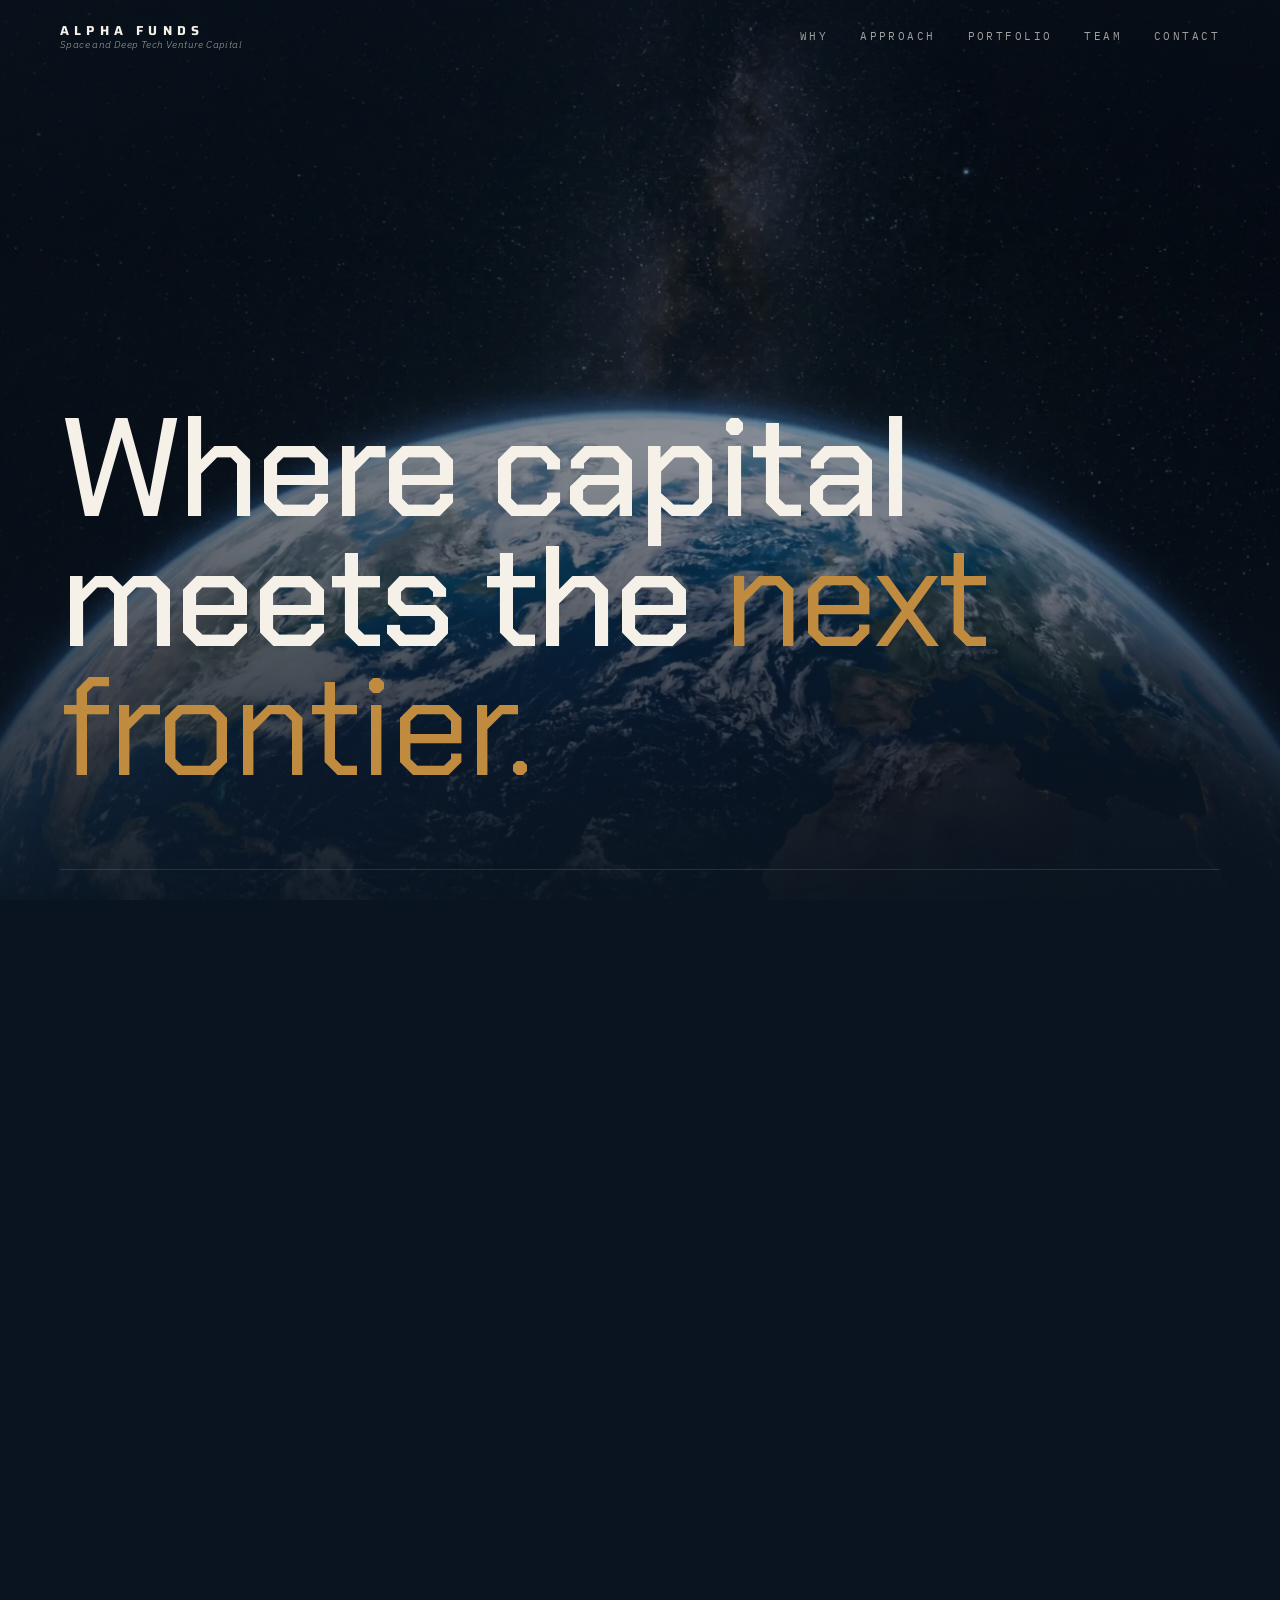
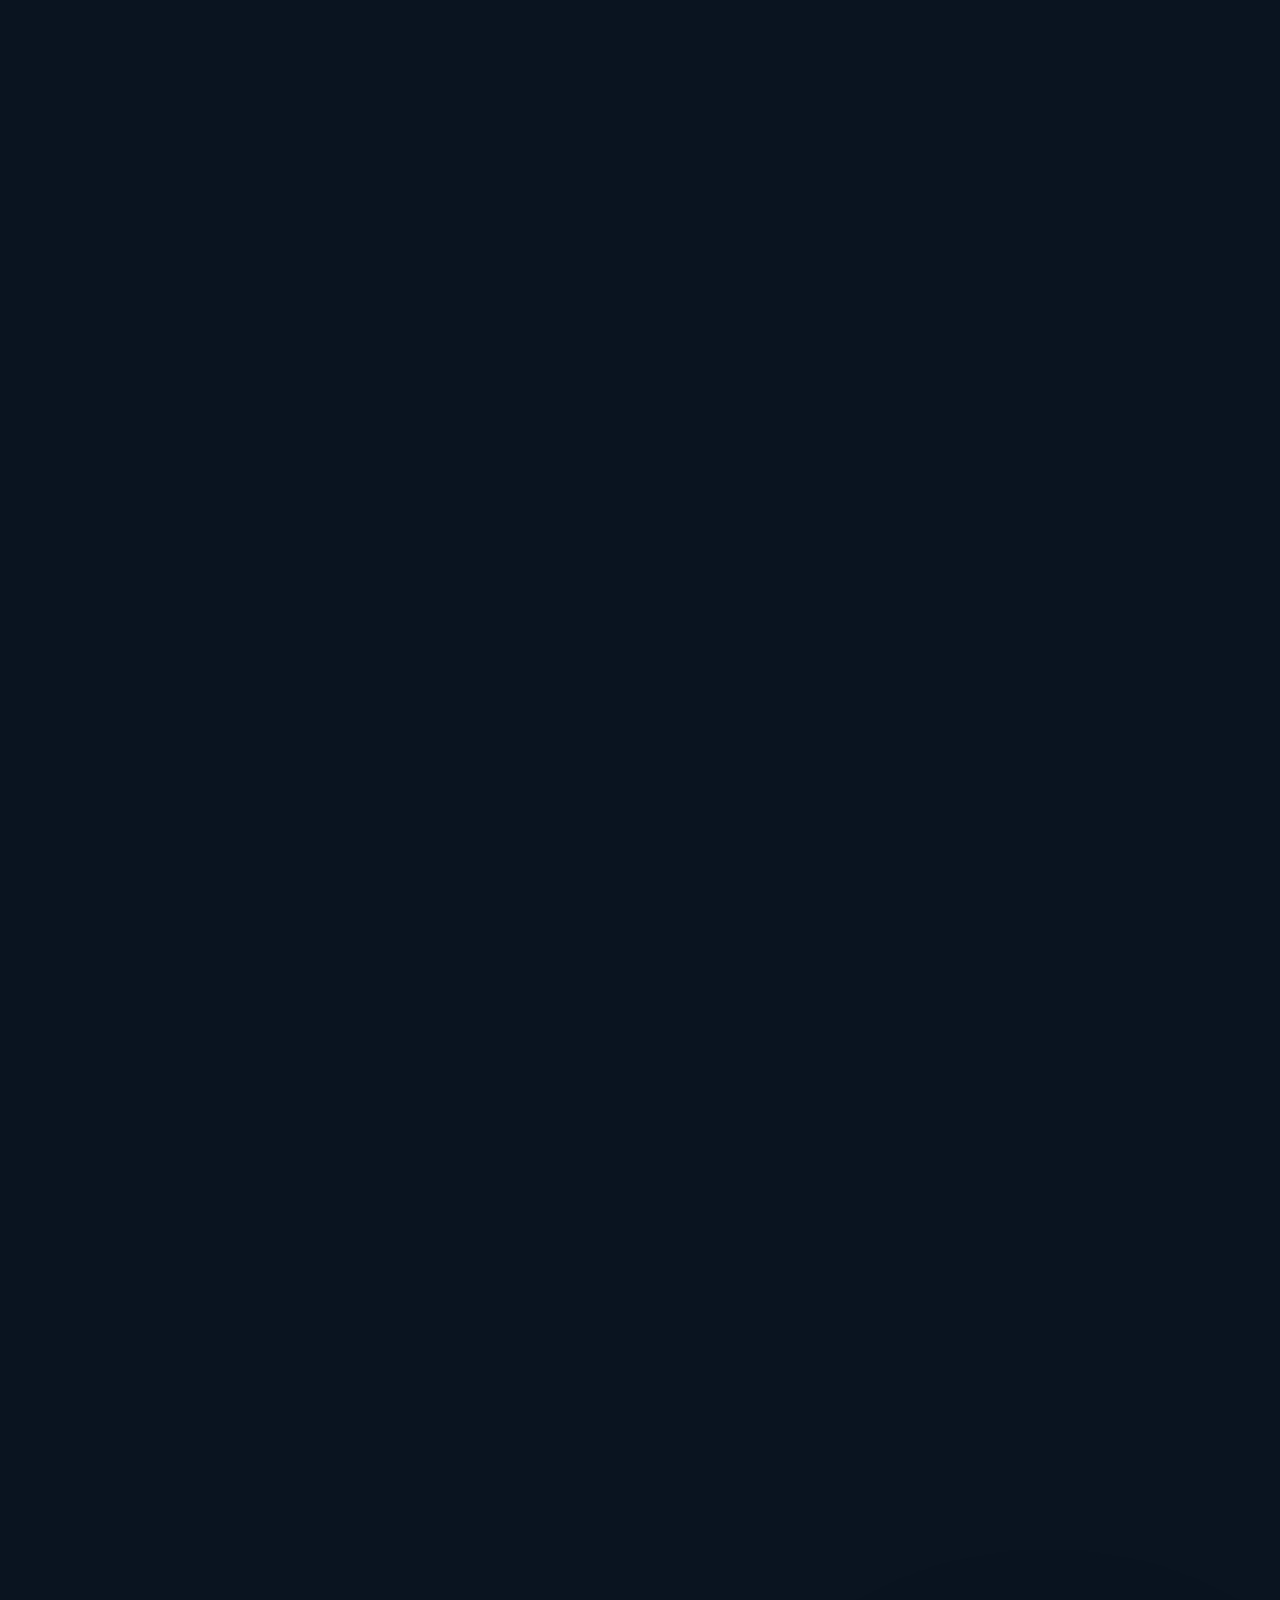
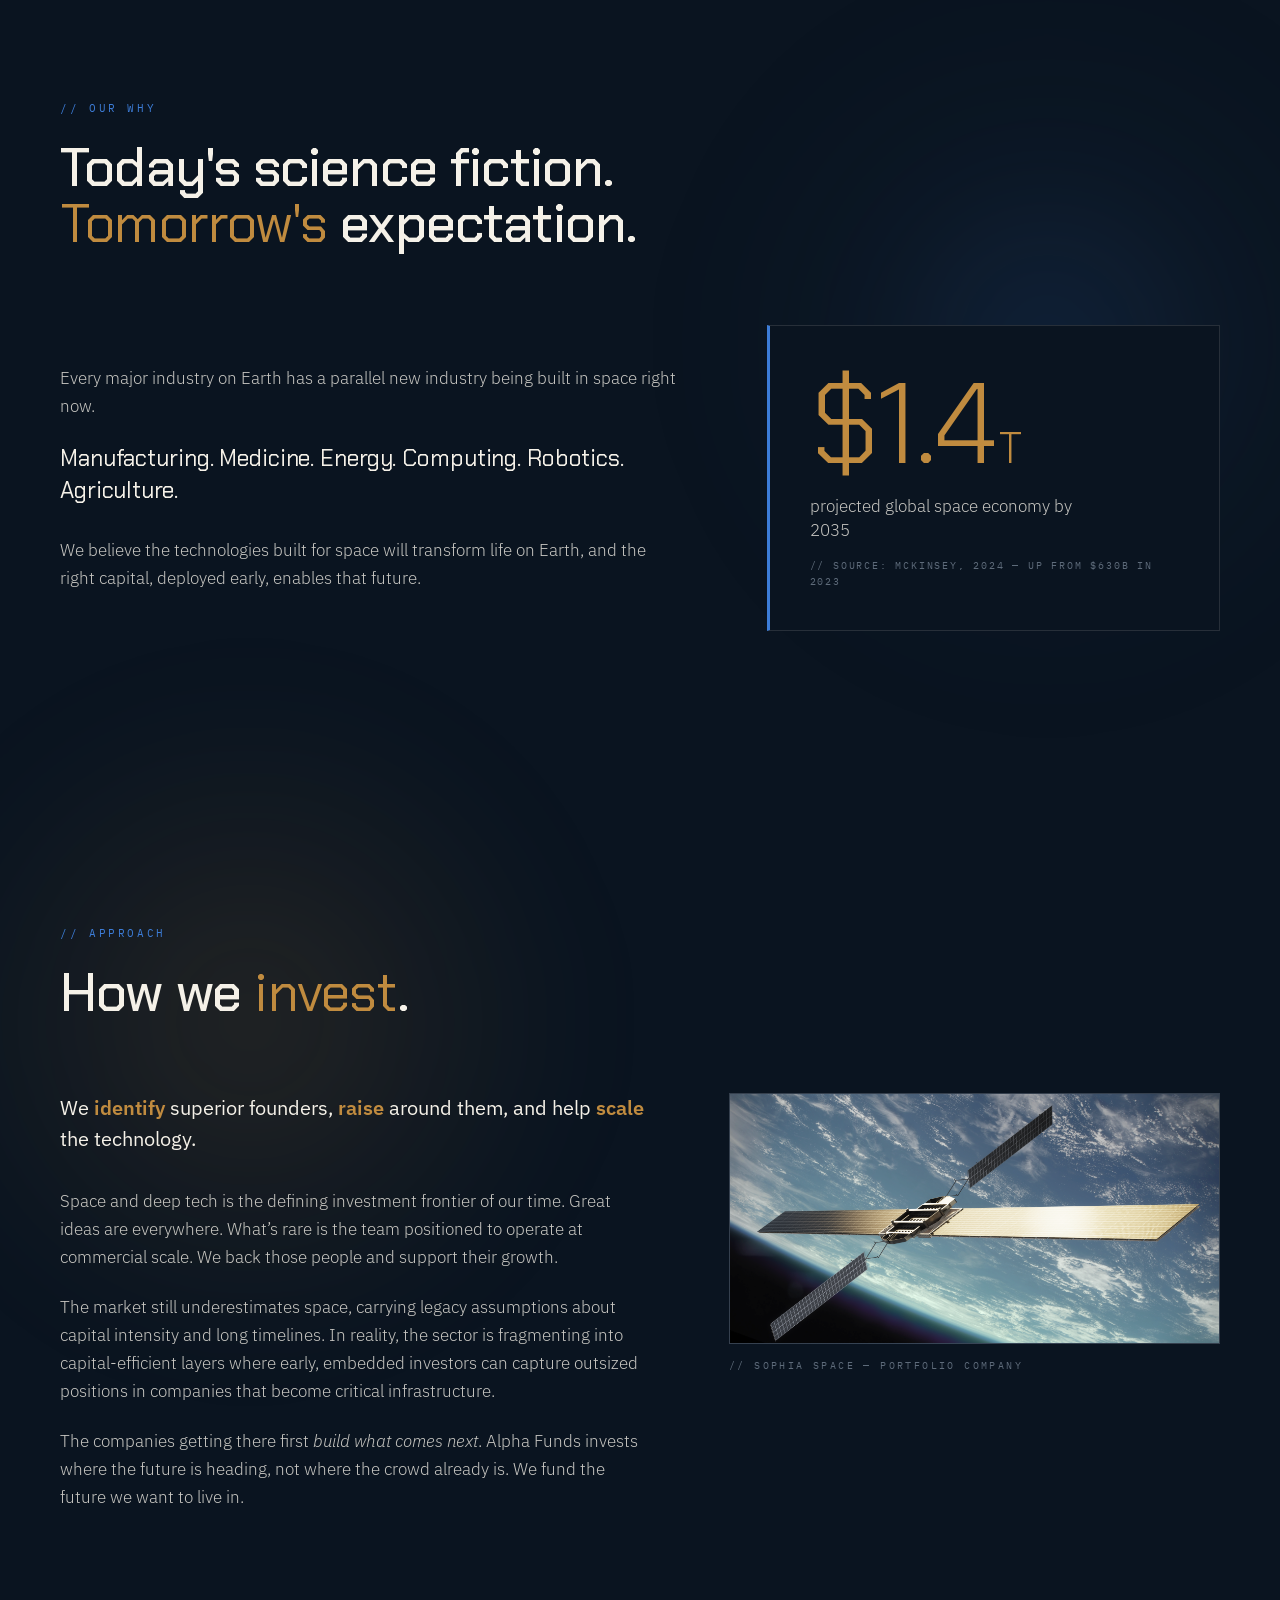
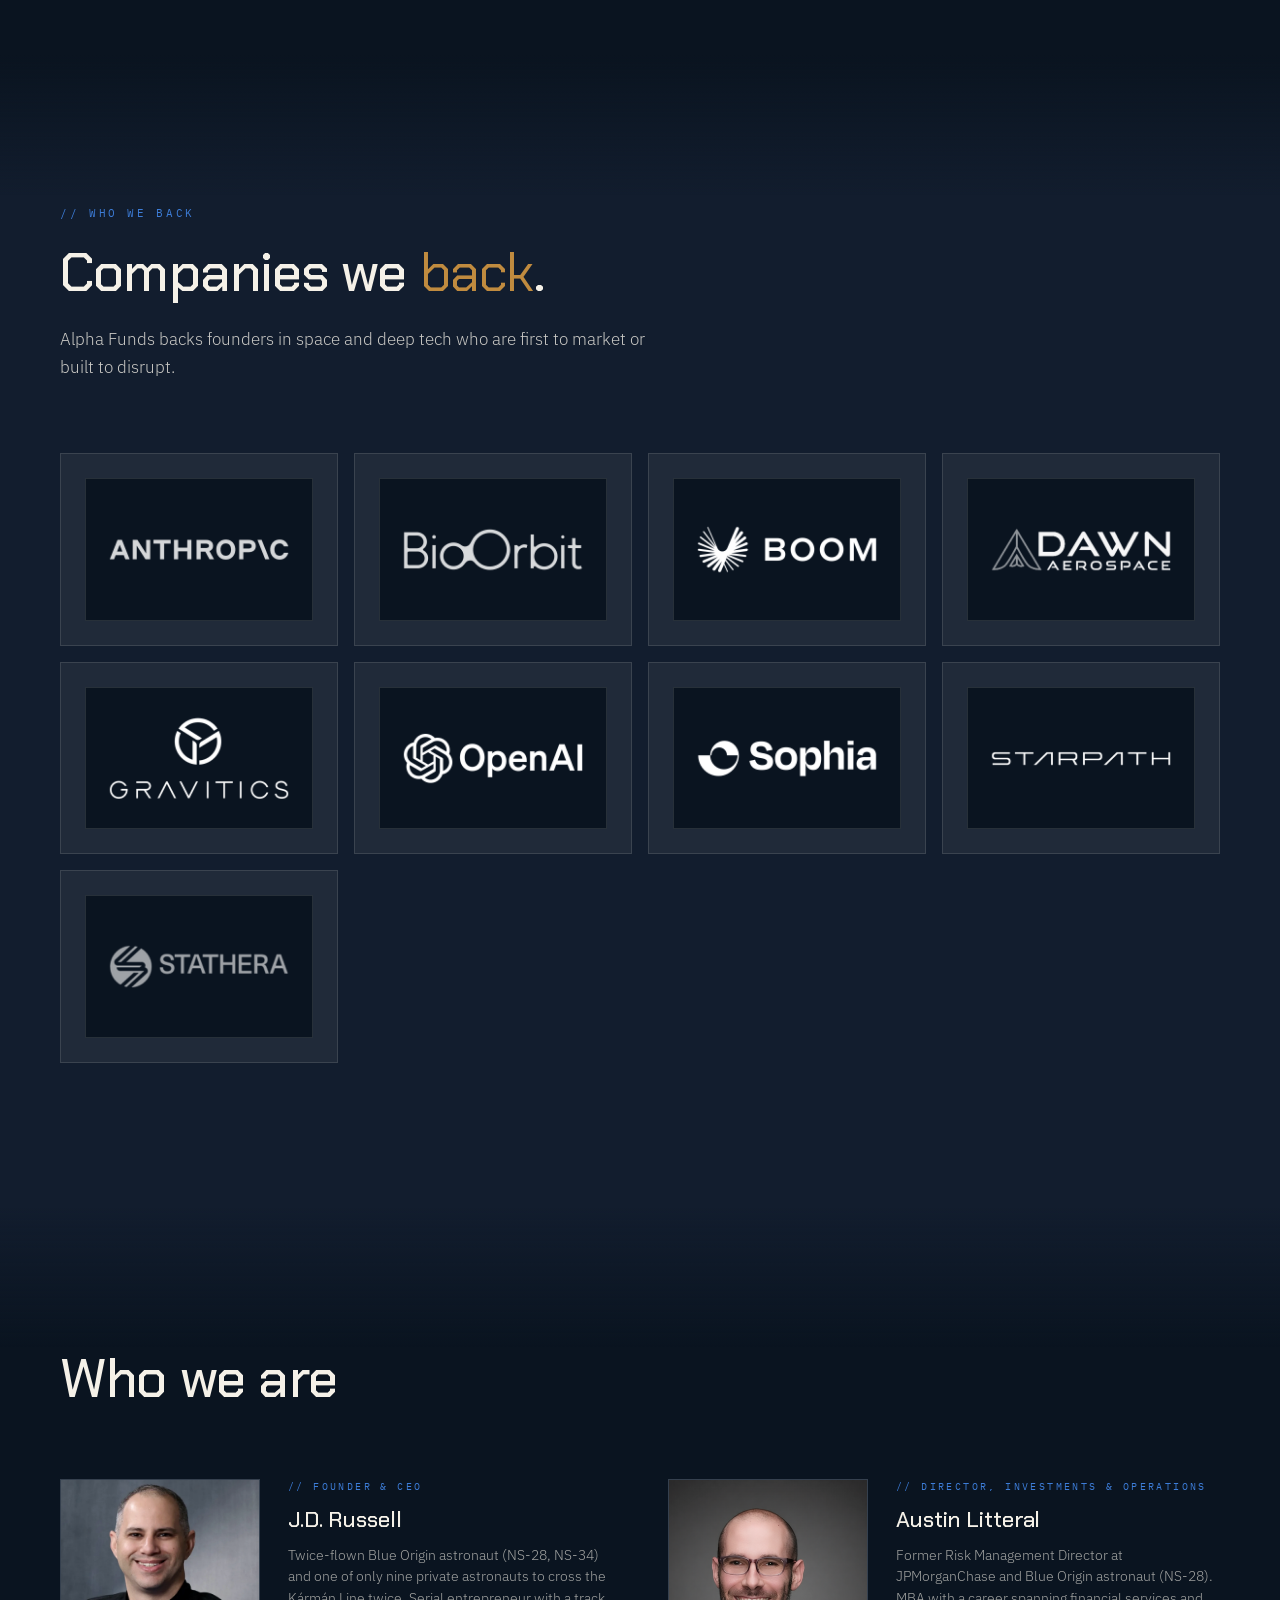
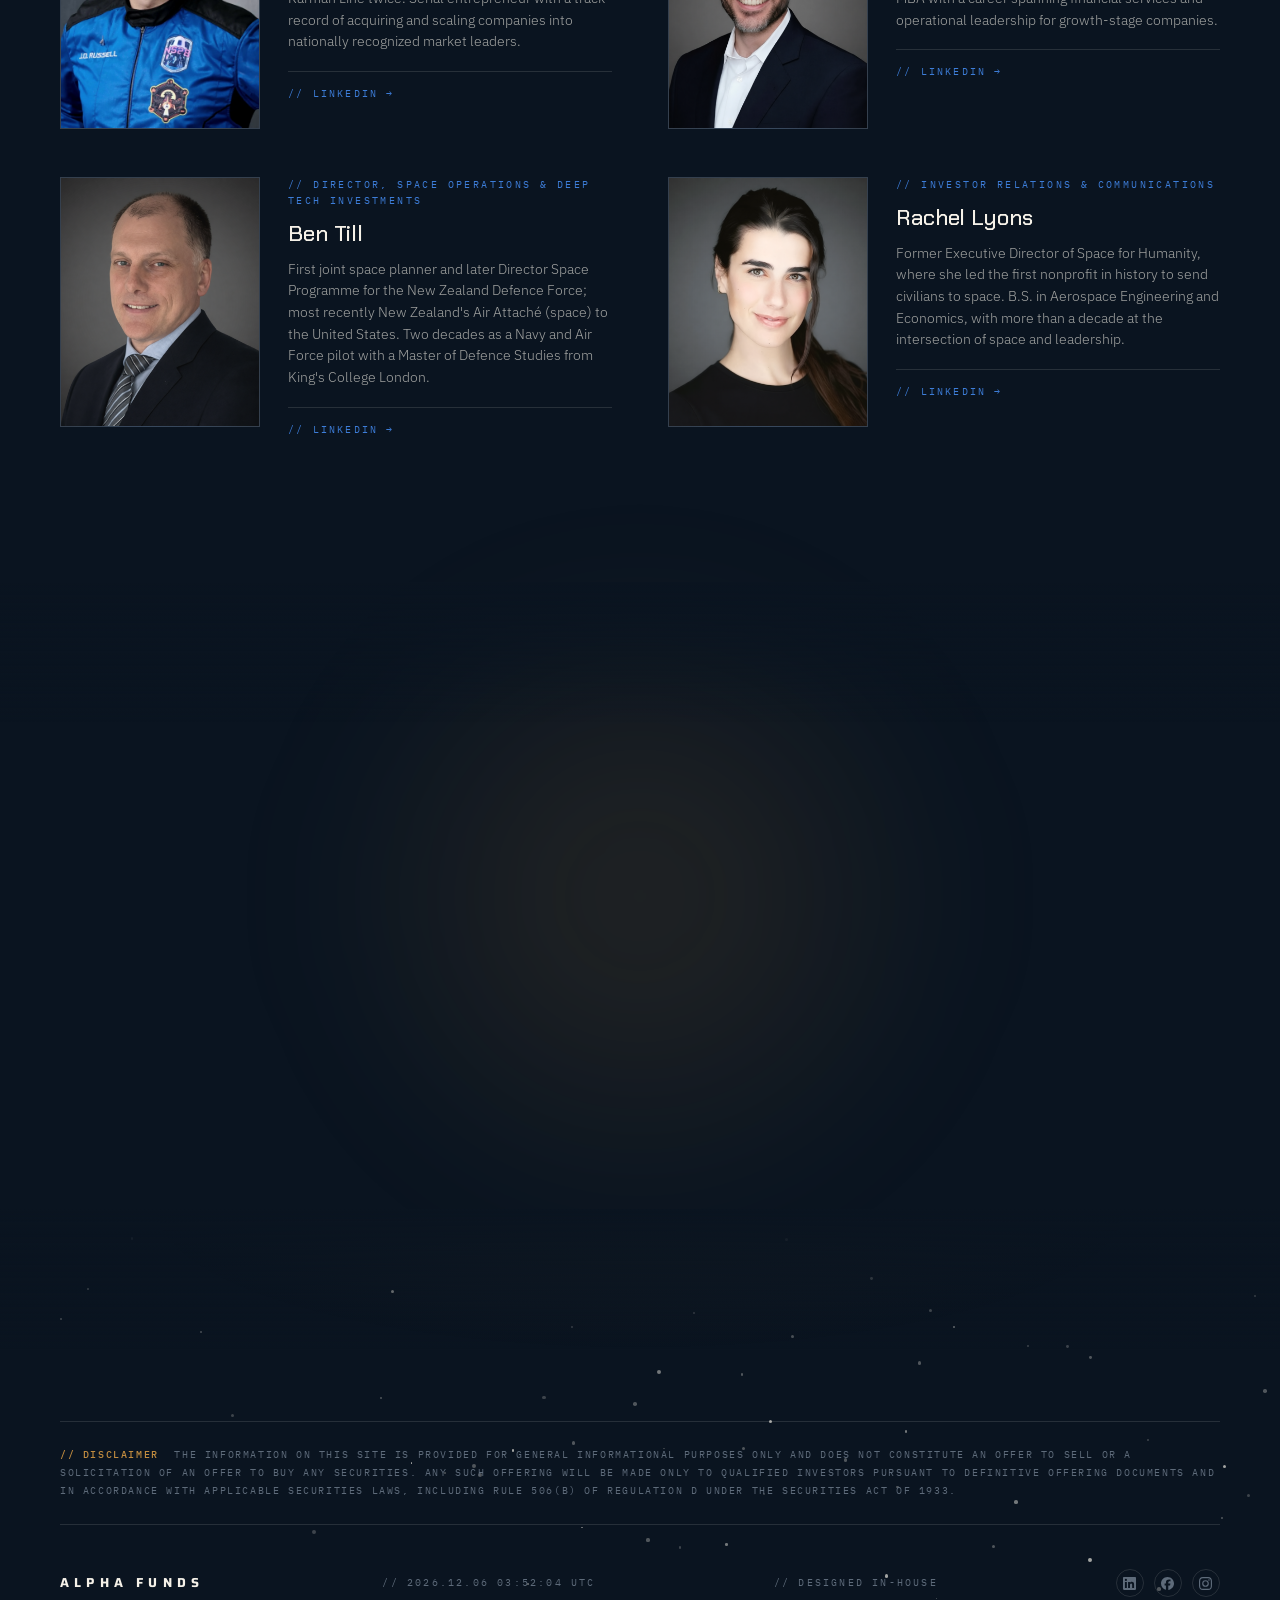
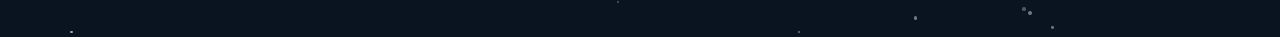
==== commit f87f8d31: "Add horizon transition between contact section and subscribe band The contact section and footer sha" ====
--- a/index.html
+++ b/index.html
@@ -1032,6 +1032,27 @@
     padding: 80px 60px 40px;
     position: relative;
     overflow: hidden;
+  }
+  /* Horizon transition into the subscribe band: a hairline accent + soft
+     halo above it, echoing the contact section's radial glow so the join
+     reads as one atmosphere instead of an unmarked cutoff.              */
+  footer::before {
+    content: "";
+    position: absolute;
+    top: 0;
+    left: 0;
+    right: 0;
+    height: 220px;
+    background:
+      linear-gradient(to right,
+        transparent 0%,
+        rgba(192, 139, 63, 0.28) 50%,
+        transparent 100%) top center / 90% 1px no-repeat,
+      radial-gradient(ellipse 60% 100% at 50% 0%,
+        rgba(192, 139, 63, 0.06) 0%,
+        transparent 65%);
+    pointer-events: none;
+    z-index: 1;
   }
   .footer-stars {
     position: absolute;
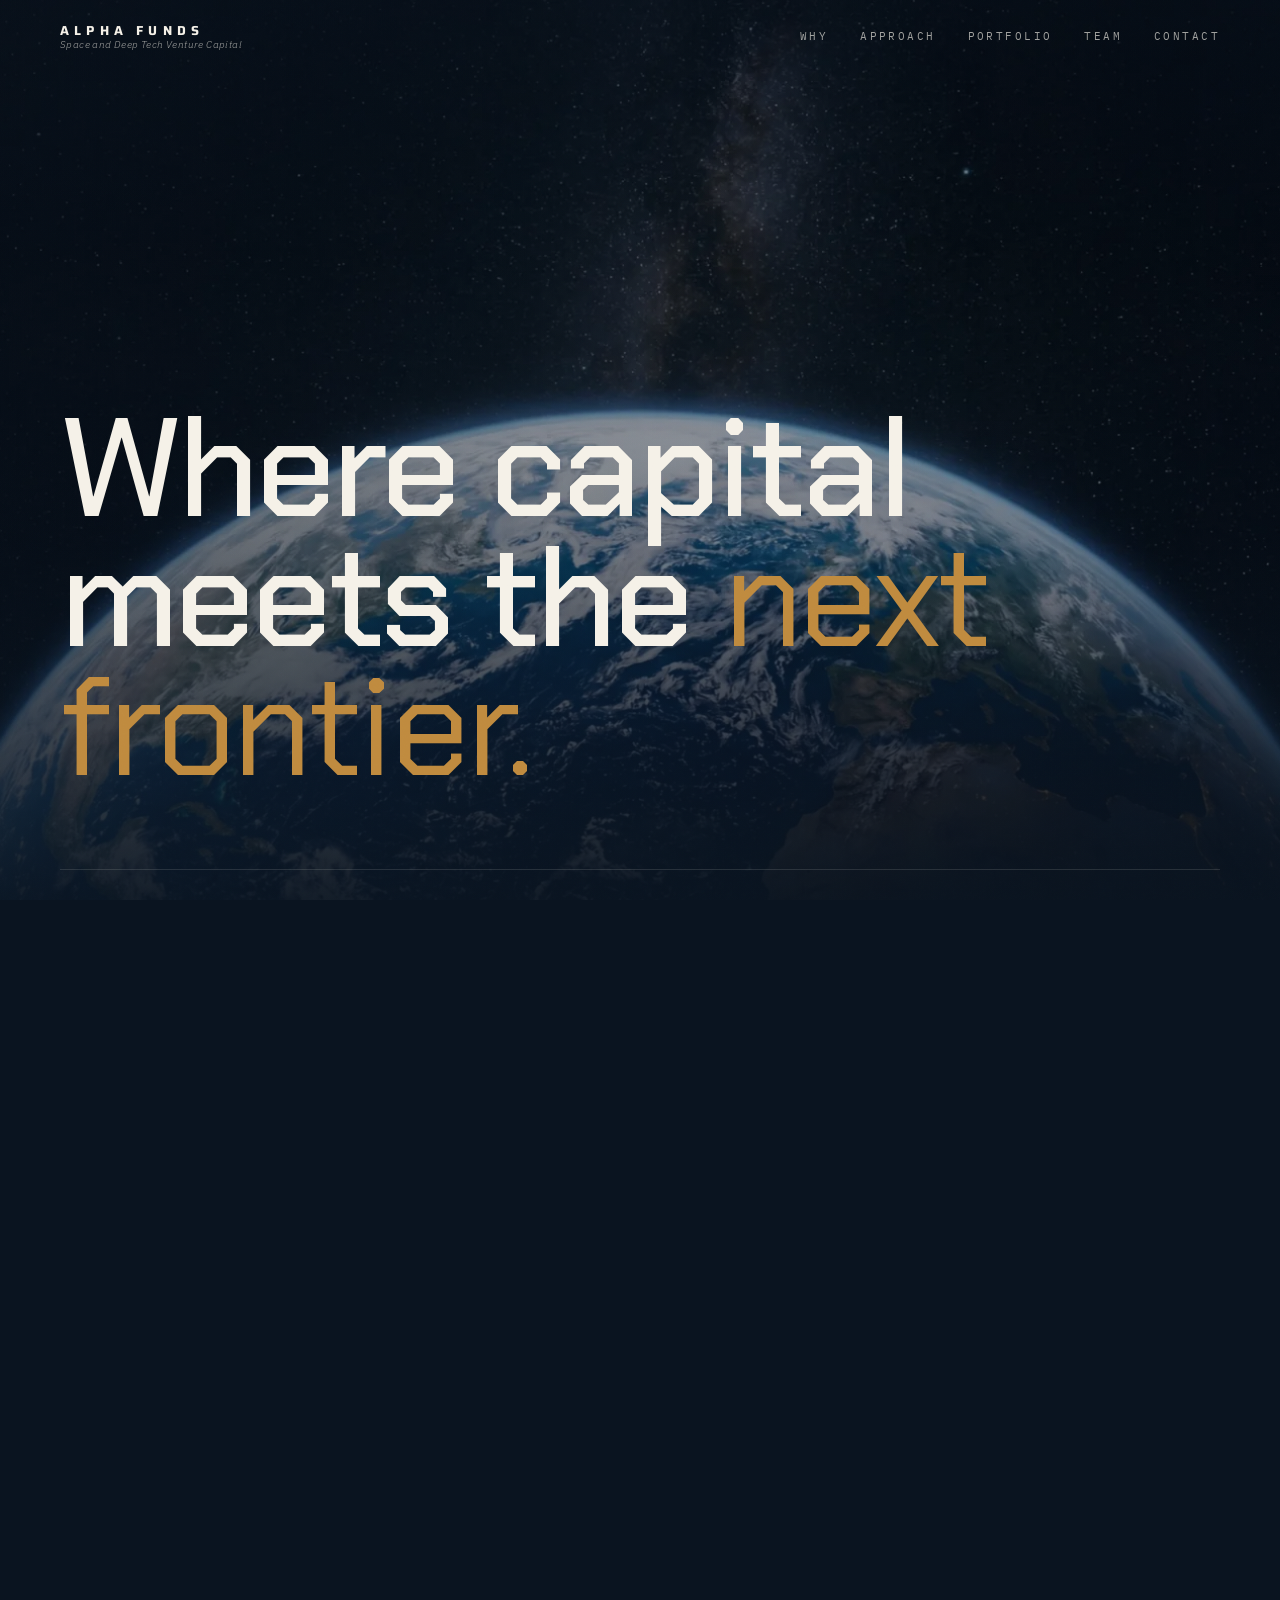
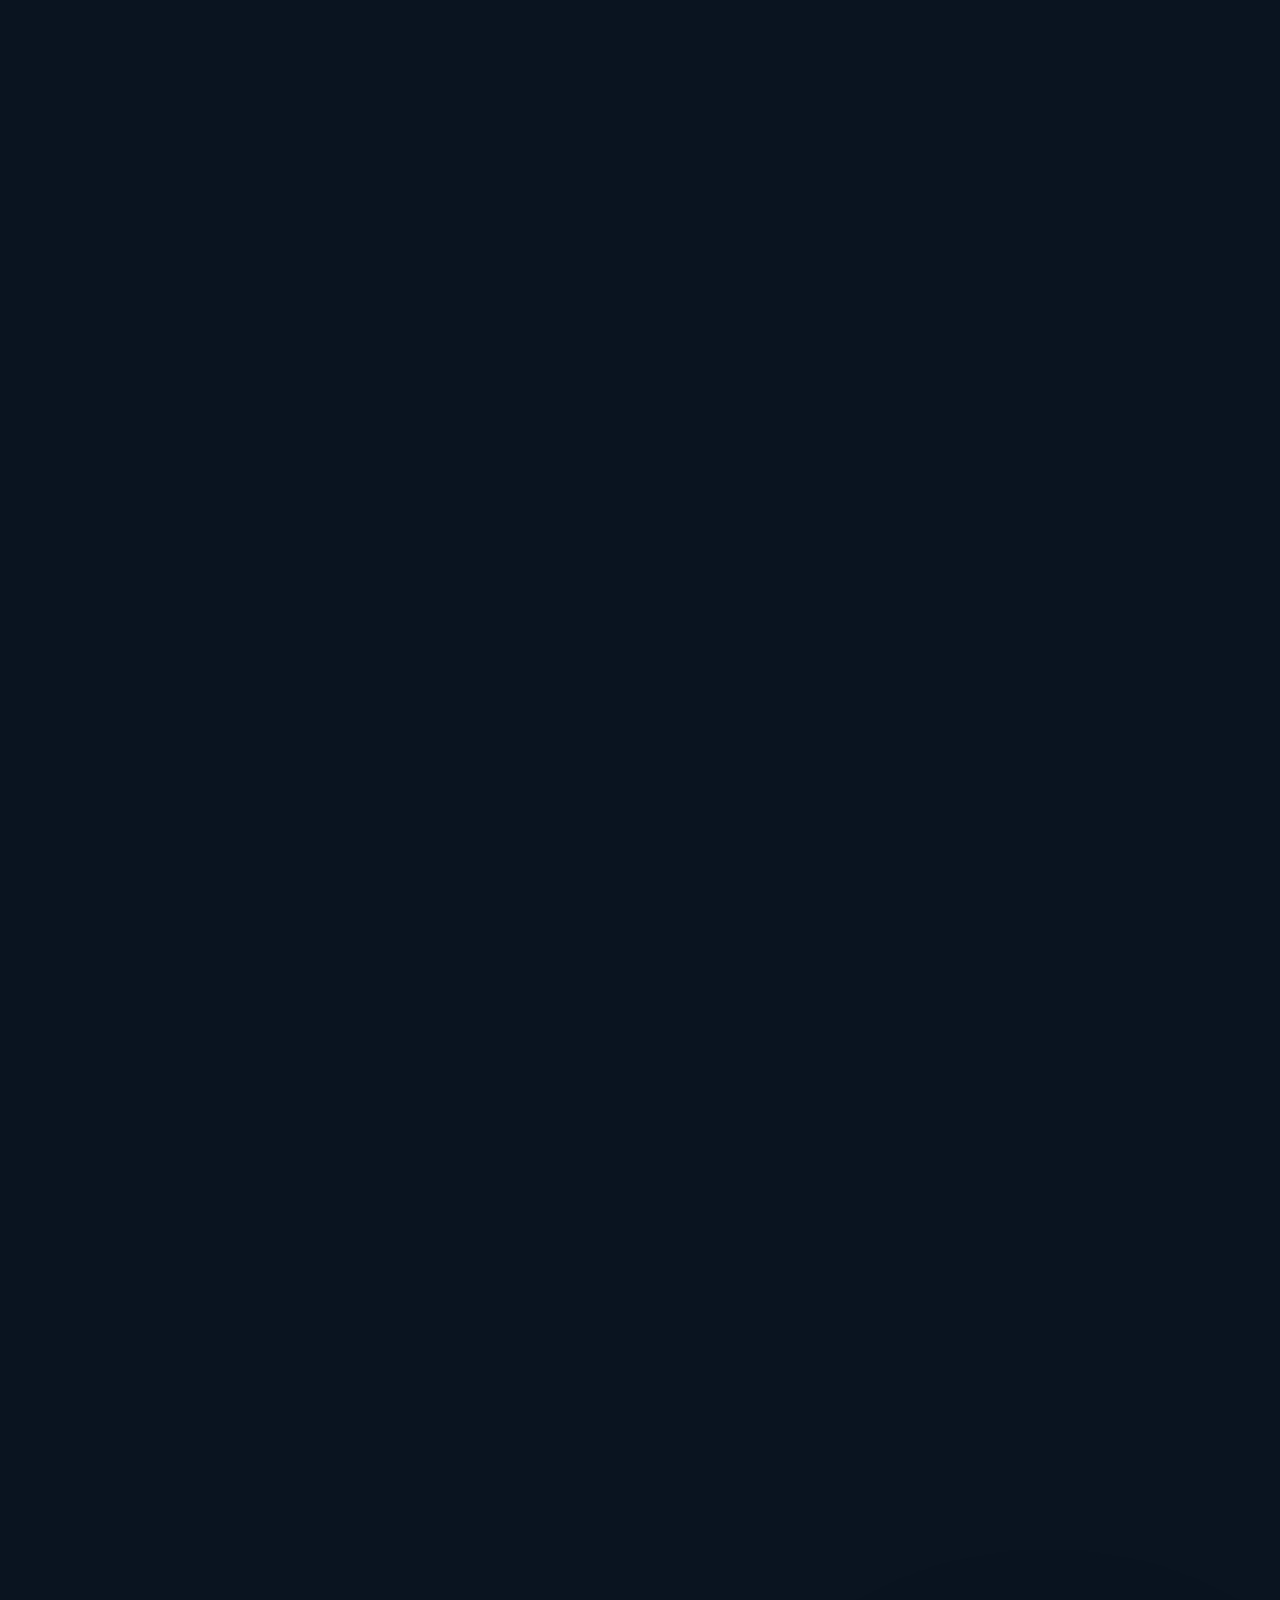
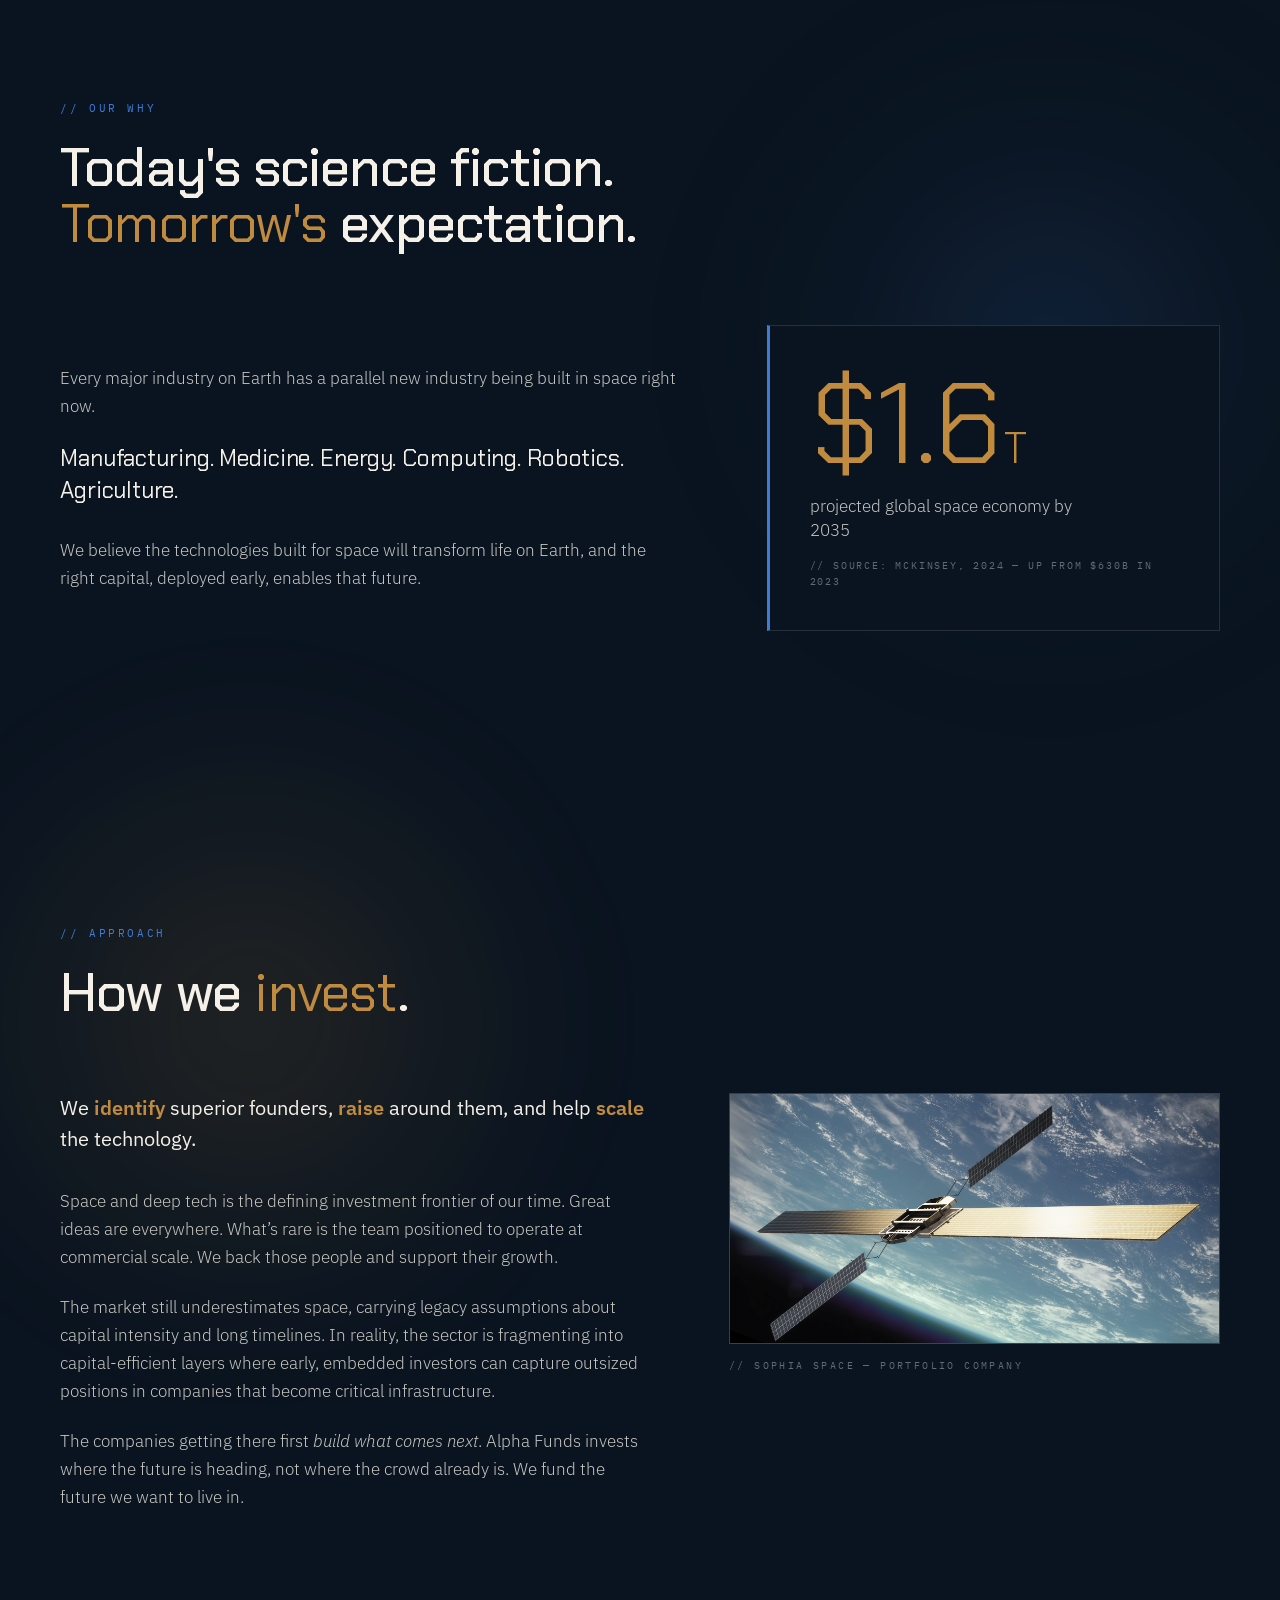
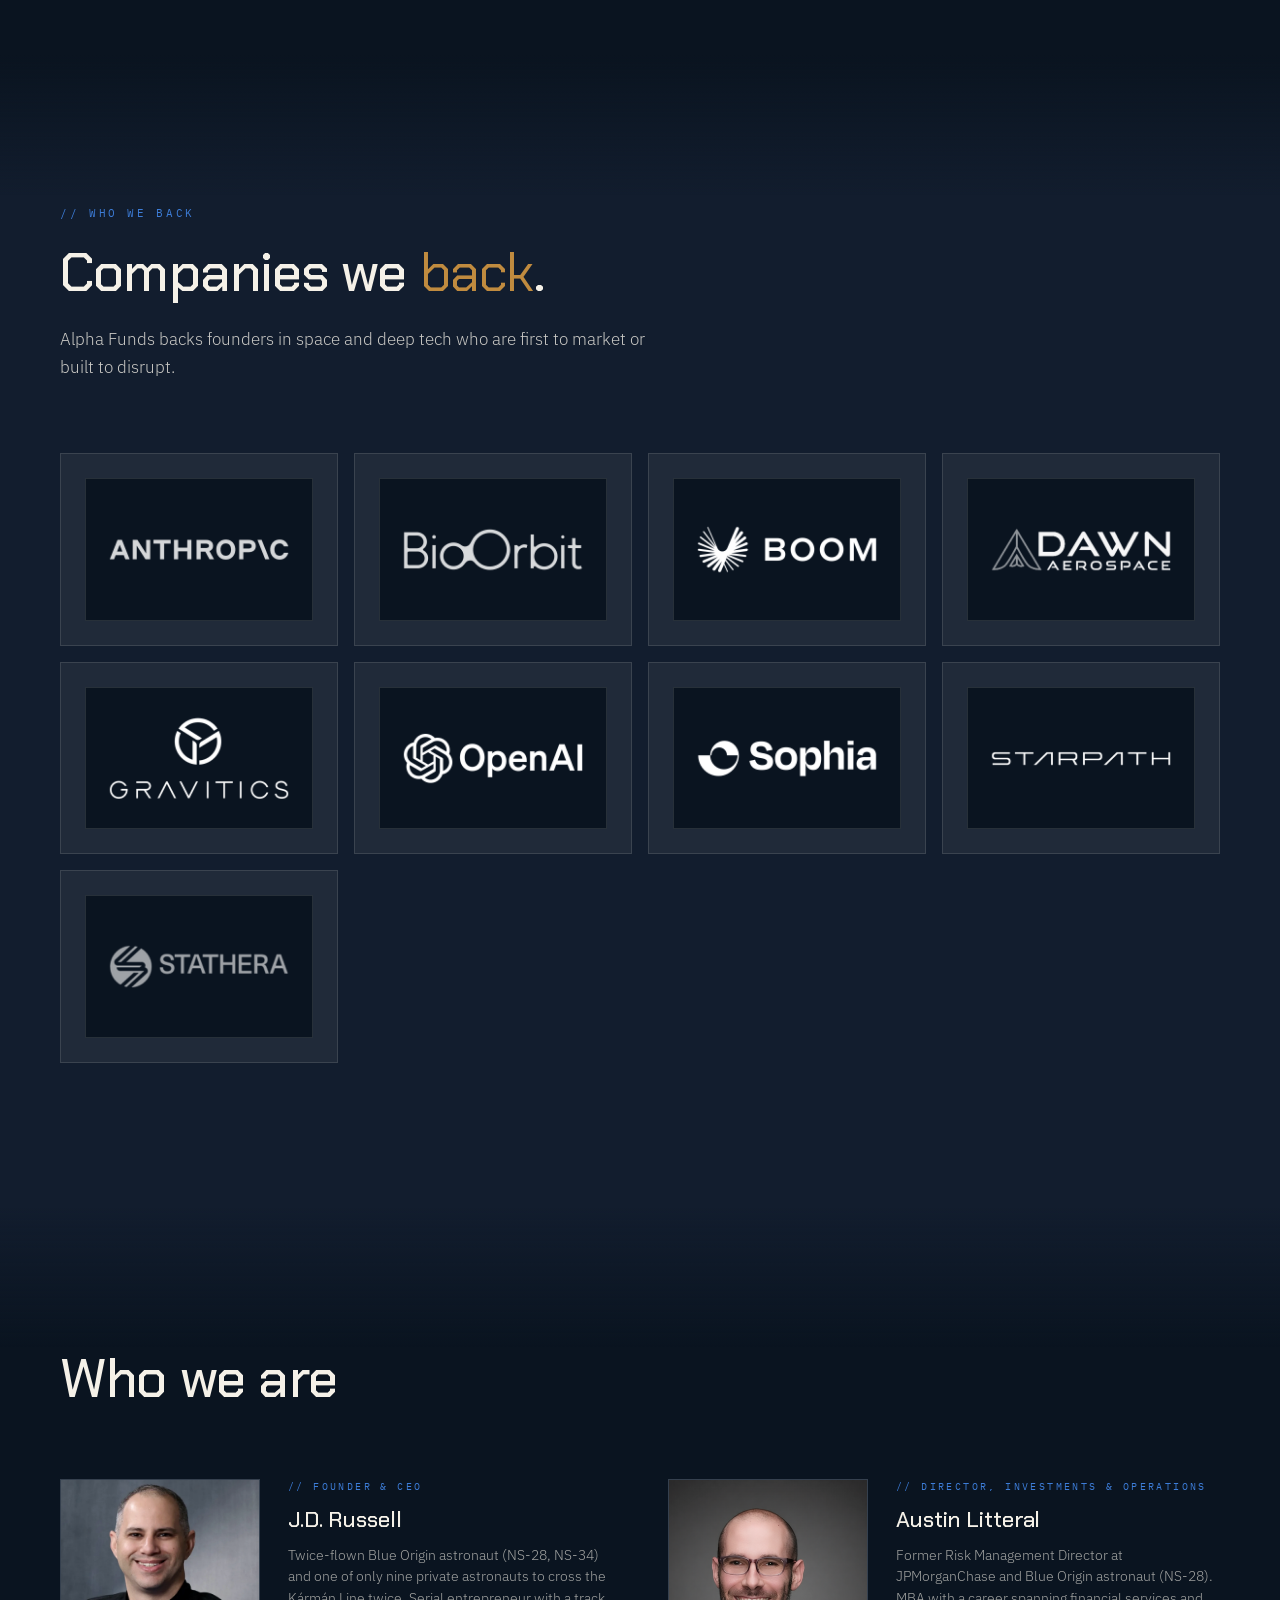
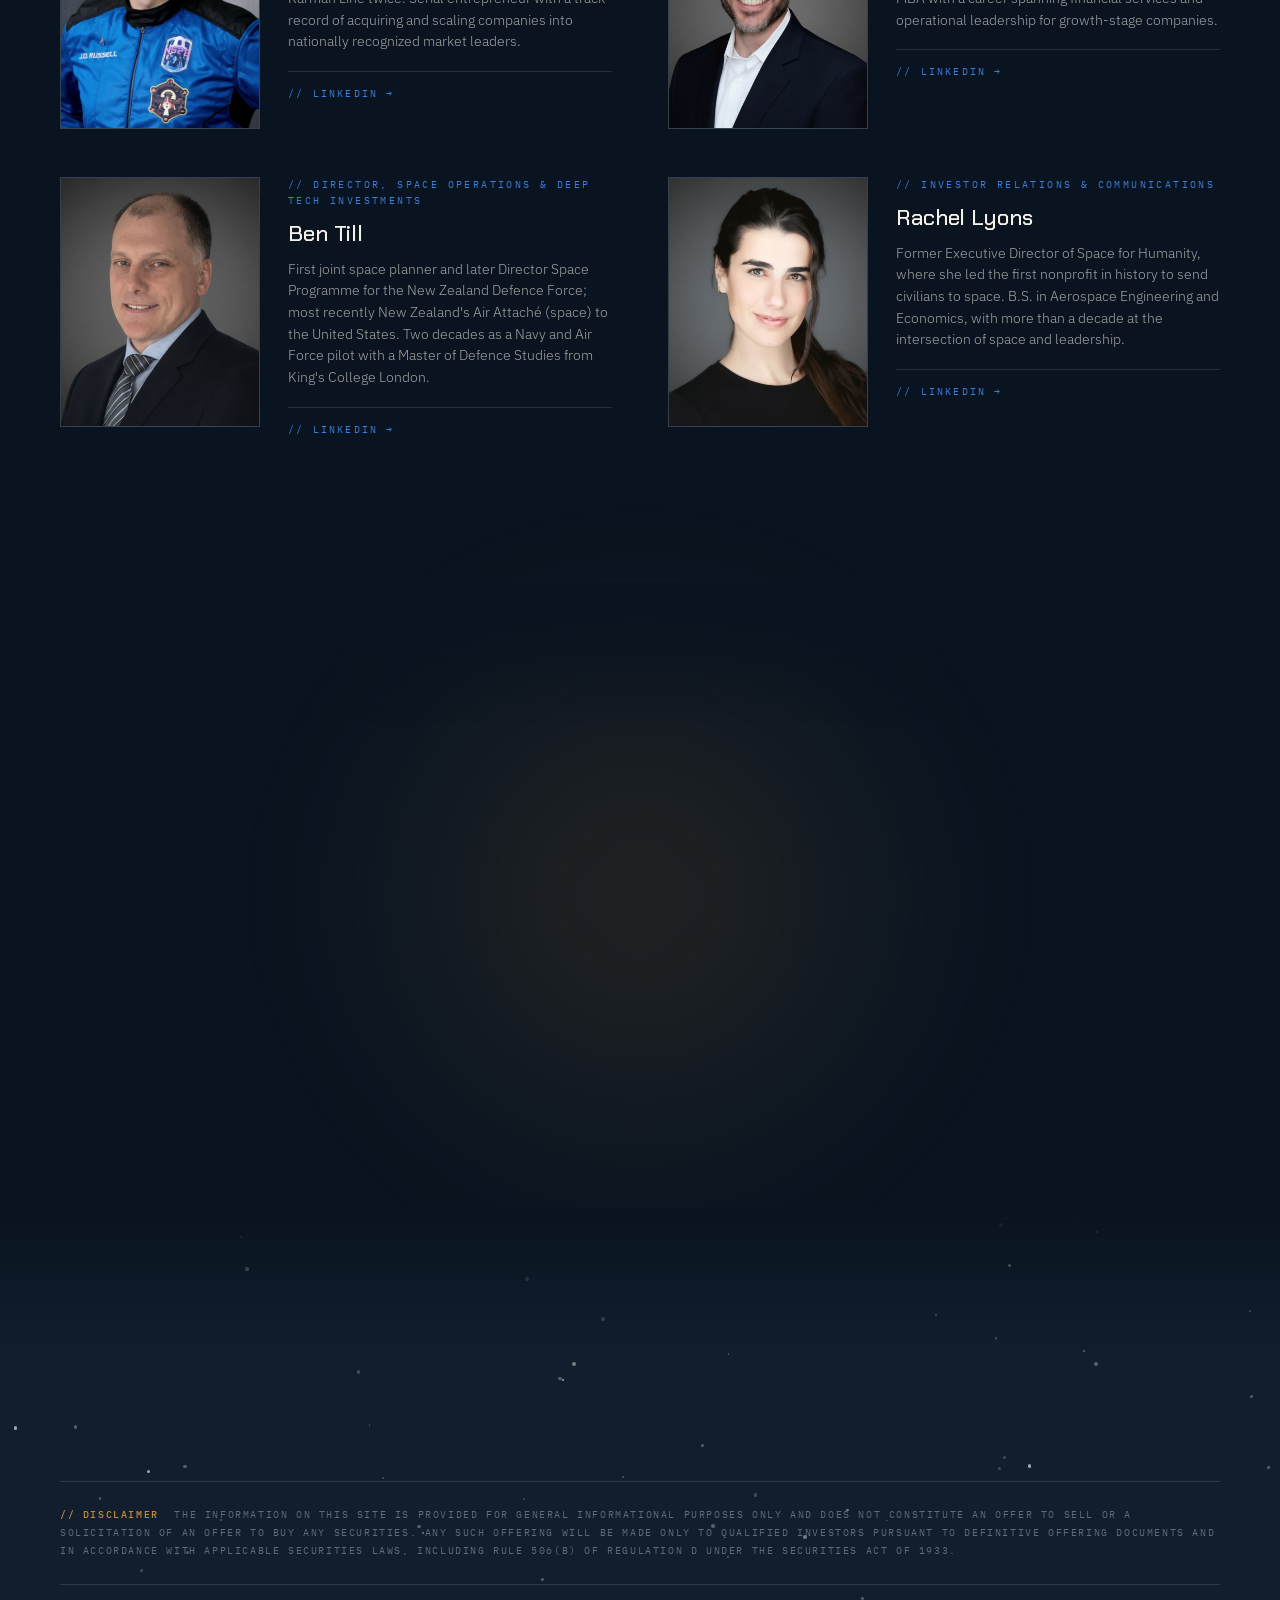
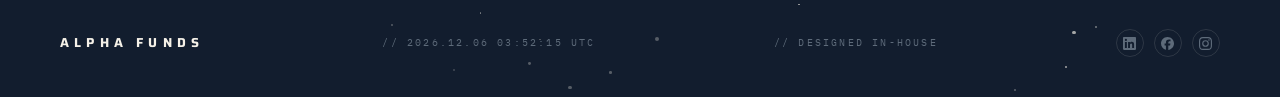
==== commit 7c6e76ff: "Differentiate footer panel with graphite background The contact section and footer shared the same d" ====
--- a/index.html
+++ b/index.html
@@ -1028,31 +1028,10 @@
   /* FOOTER                                           */
   /* ─────────────────────────────────────────────── */
   footer {
-    background: var(--deep-space);
-    padding: 80px 60px 40px;
+    background: var(--graphite);
+    padding: 140px 60px 40px;
     position: relative;
     overflow: hidden;
-  }
-  /* Horizon transition into the subscribe band: a hairline accent + soft
-     halo above it, echoing the contact section's radial glow so the join
-     reads as one atmosphere instead of an unmarked cutoff.              */
-  footer::before {
-    content: "";
-    position: absolute;
-    top: 0;
-    left: 0;
-    right: 0;
-    height: 220px;
-    background:
-      linear-gradient(to right,
-        transparent 0%,
-        rgba(192, 139, 63, 0.28) 50%,
-        transparent 100%) top center / 90% 1px no-repeat,
-      radial-gradient(ellipse 60% 100% at 50% 0%,
-        rgba(192, 139, 63, 0.06) 0%,
-        transparent 65%);
-    pointer-events: none;
-    z-index: 1;
   }
   .footer-stars {
     position: absolute;
@@ -1235,7 +1214,7 @@
     .portfolio-grid { grid-template-columns: repeat(2, 1fr); }
     .stat-callout { padding: 26px 24px; }
     .contact { padding: 110px 28px; }
-    footer { padding: 60px 28px 28px; }
+    footer { padding: 110px 28px 28px; }
     .foot-subscribe { grid-template-columns: 1fr; gap: 24px; }
     .our-why-grid { grid-template-columns: 1fr; gap: 40px; }
     .invest-grid { grid-template-columns: 1fr; gap: 40px; }
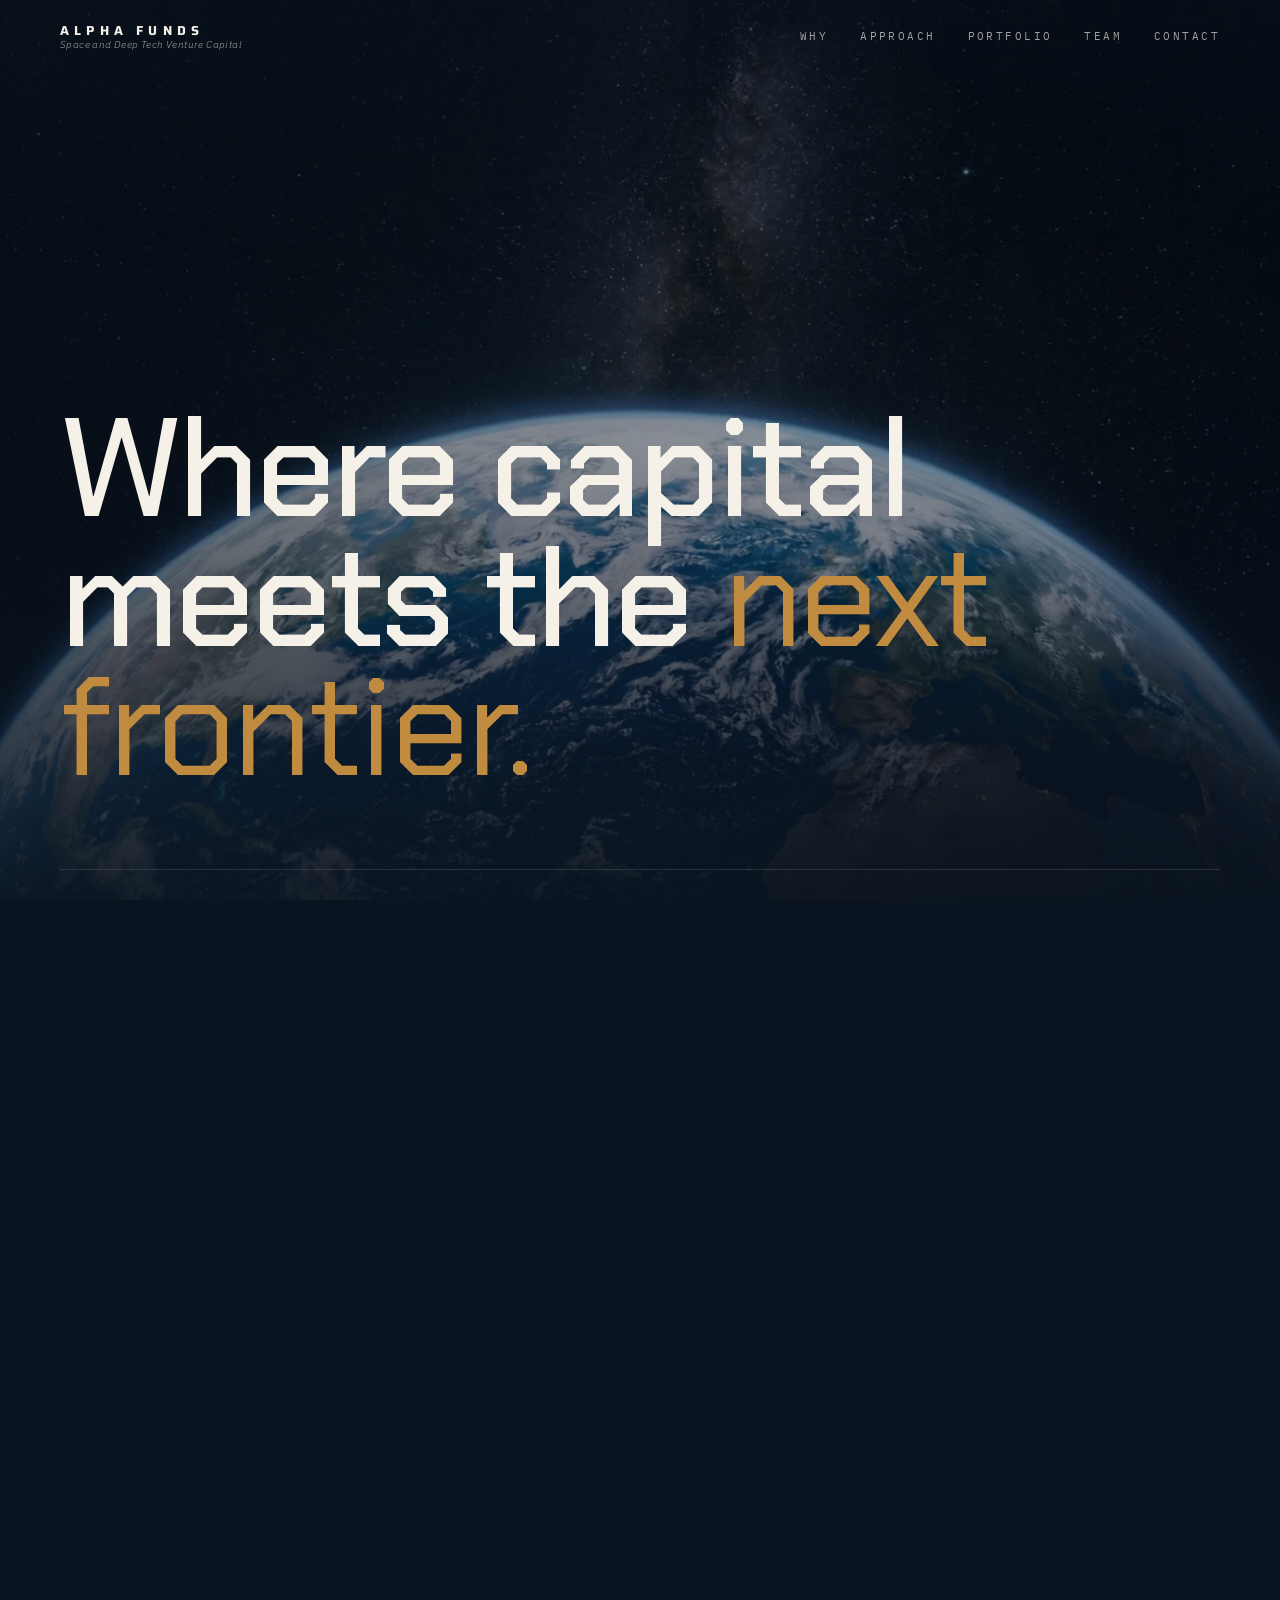
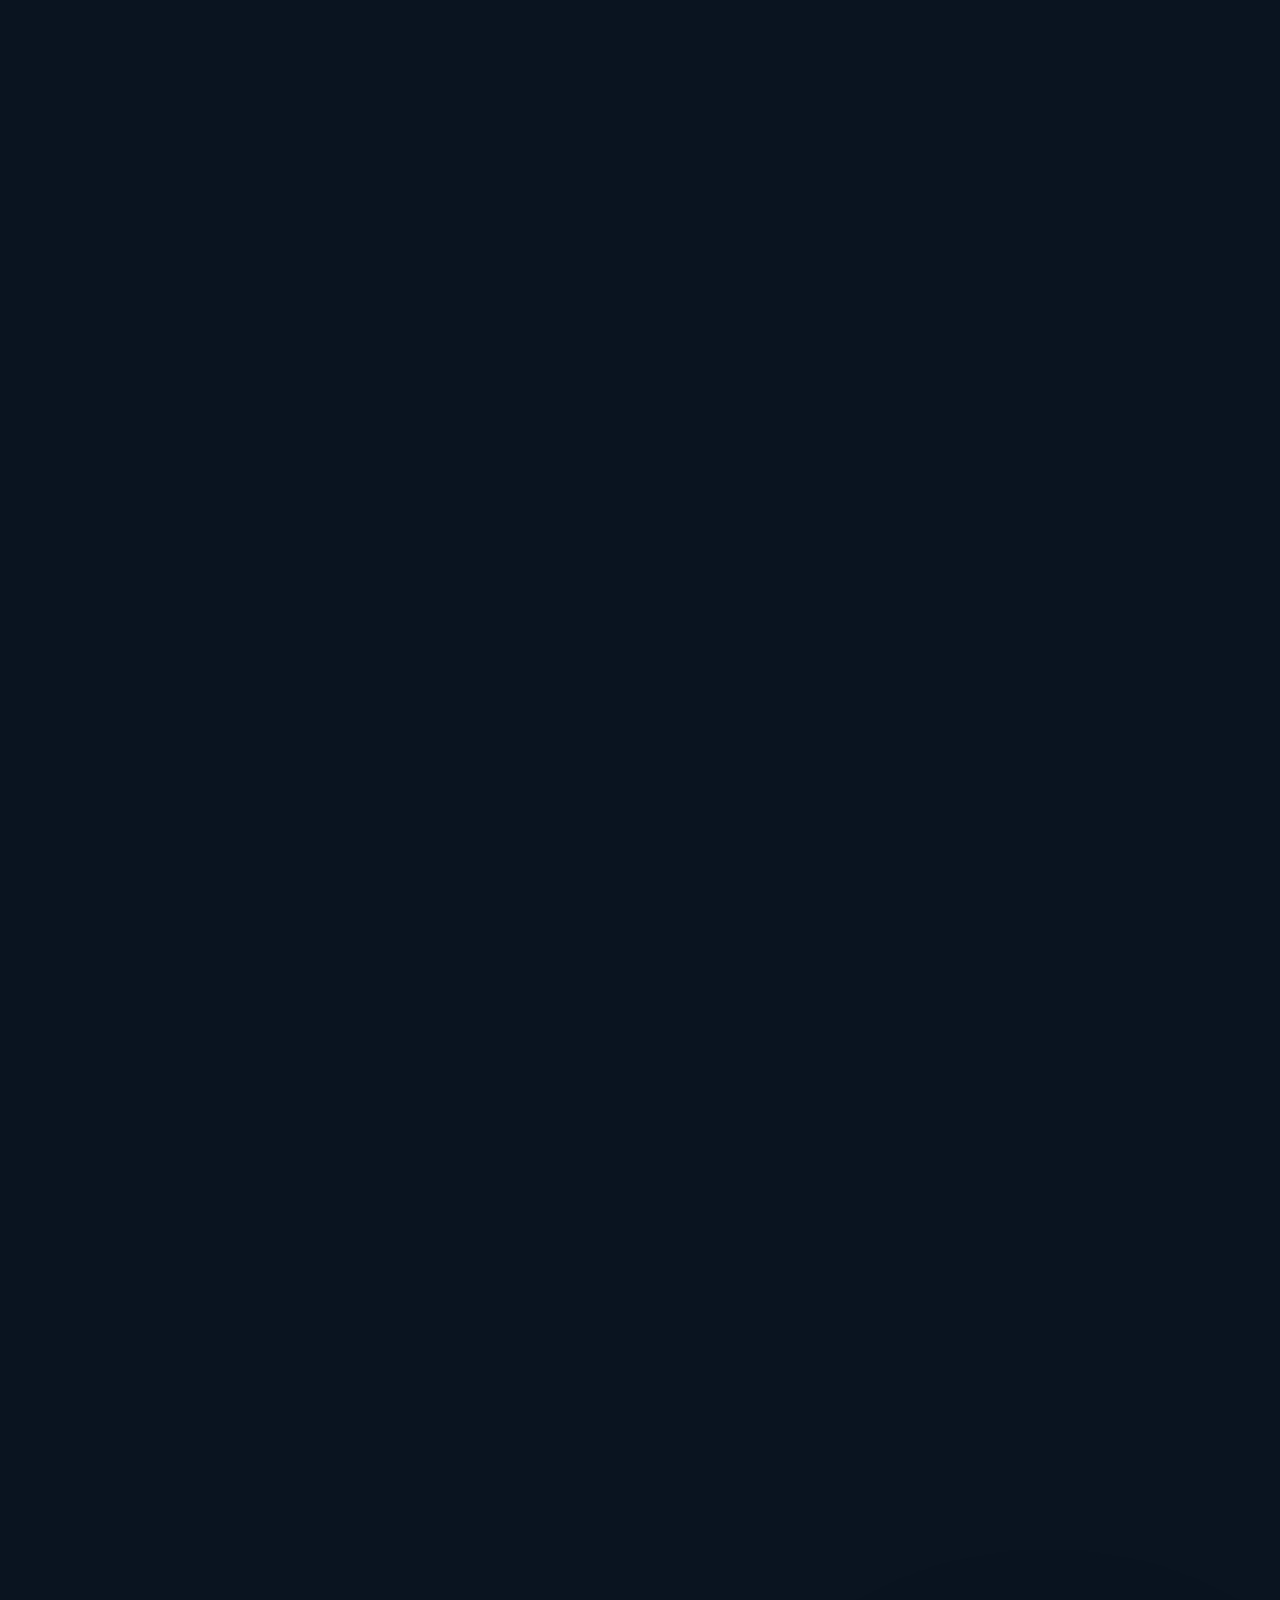
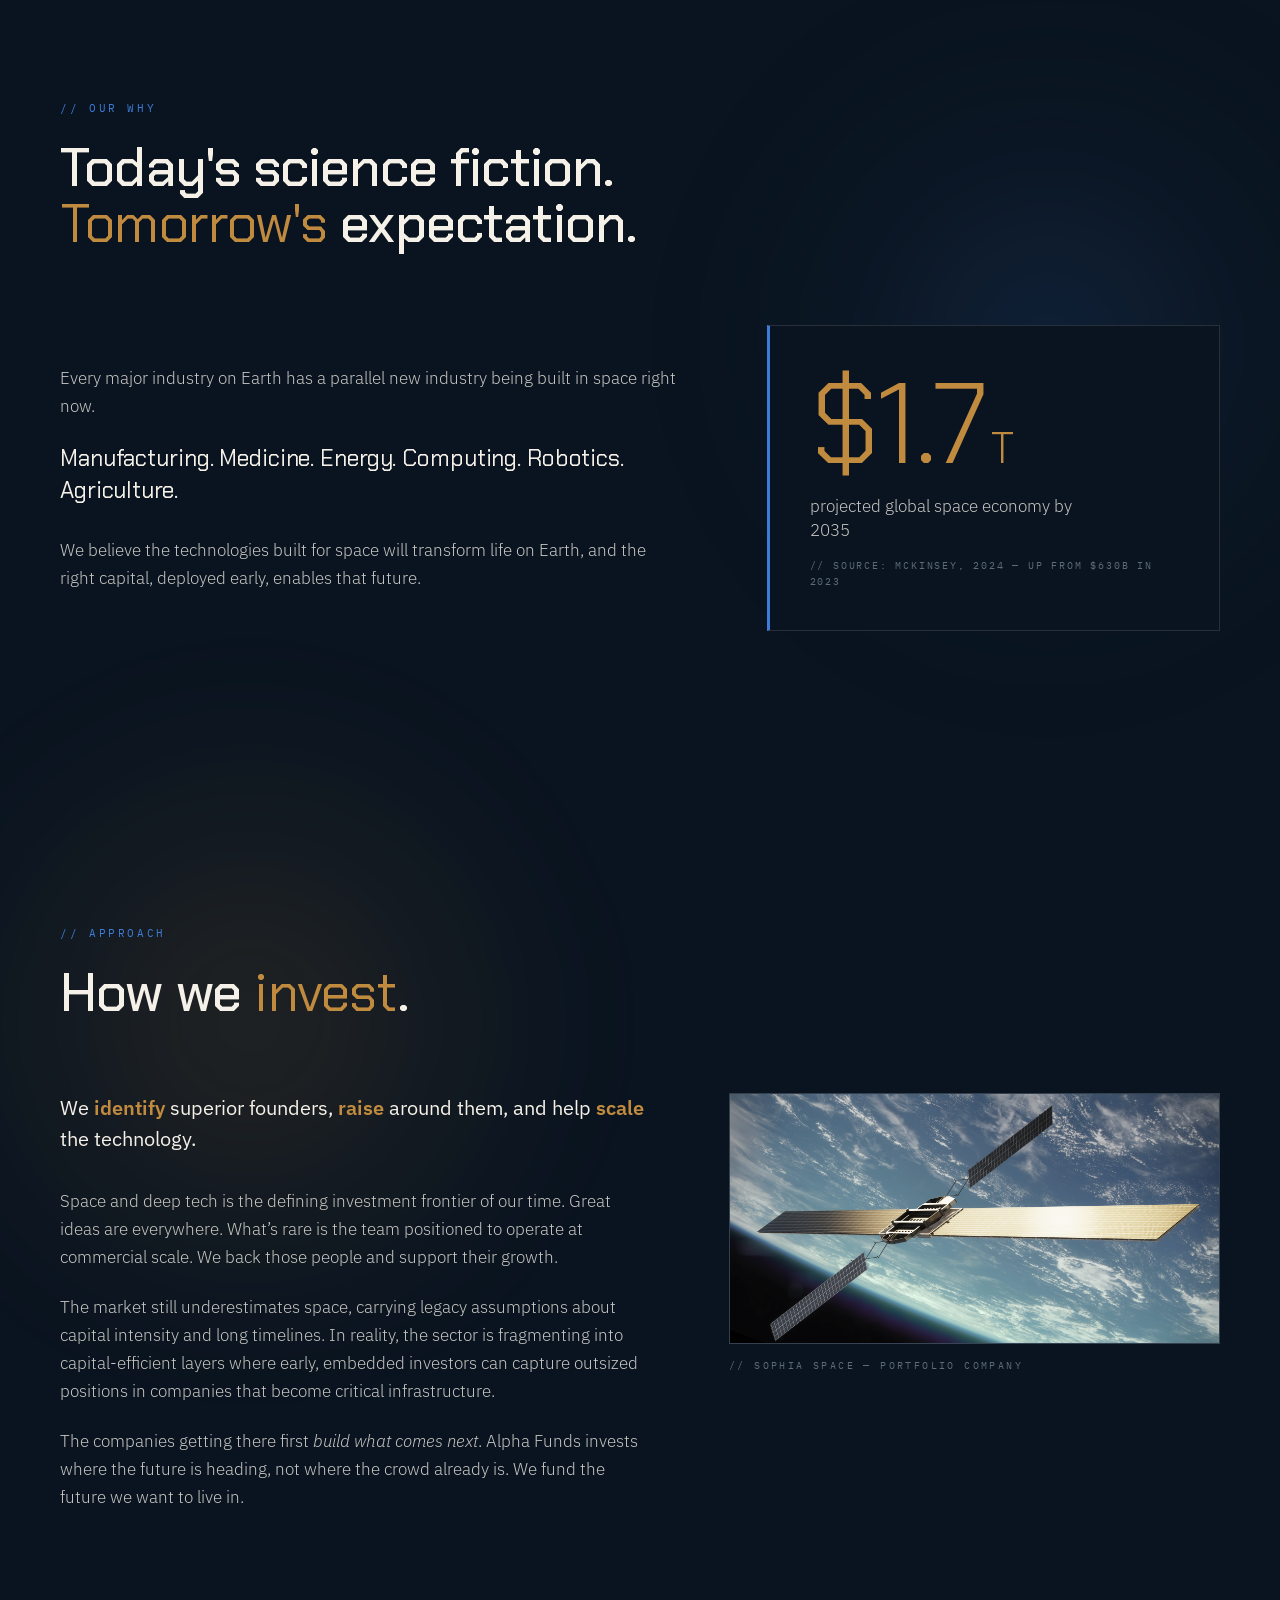
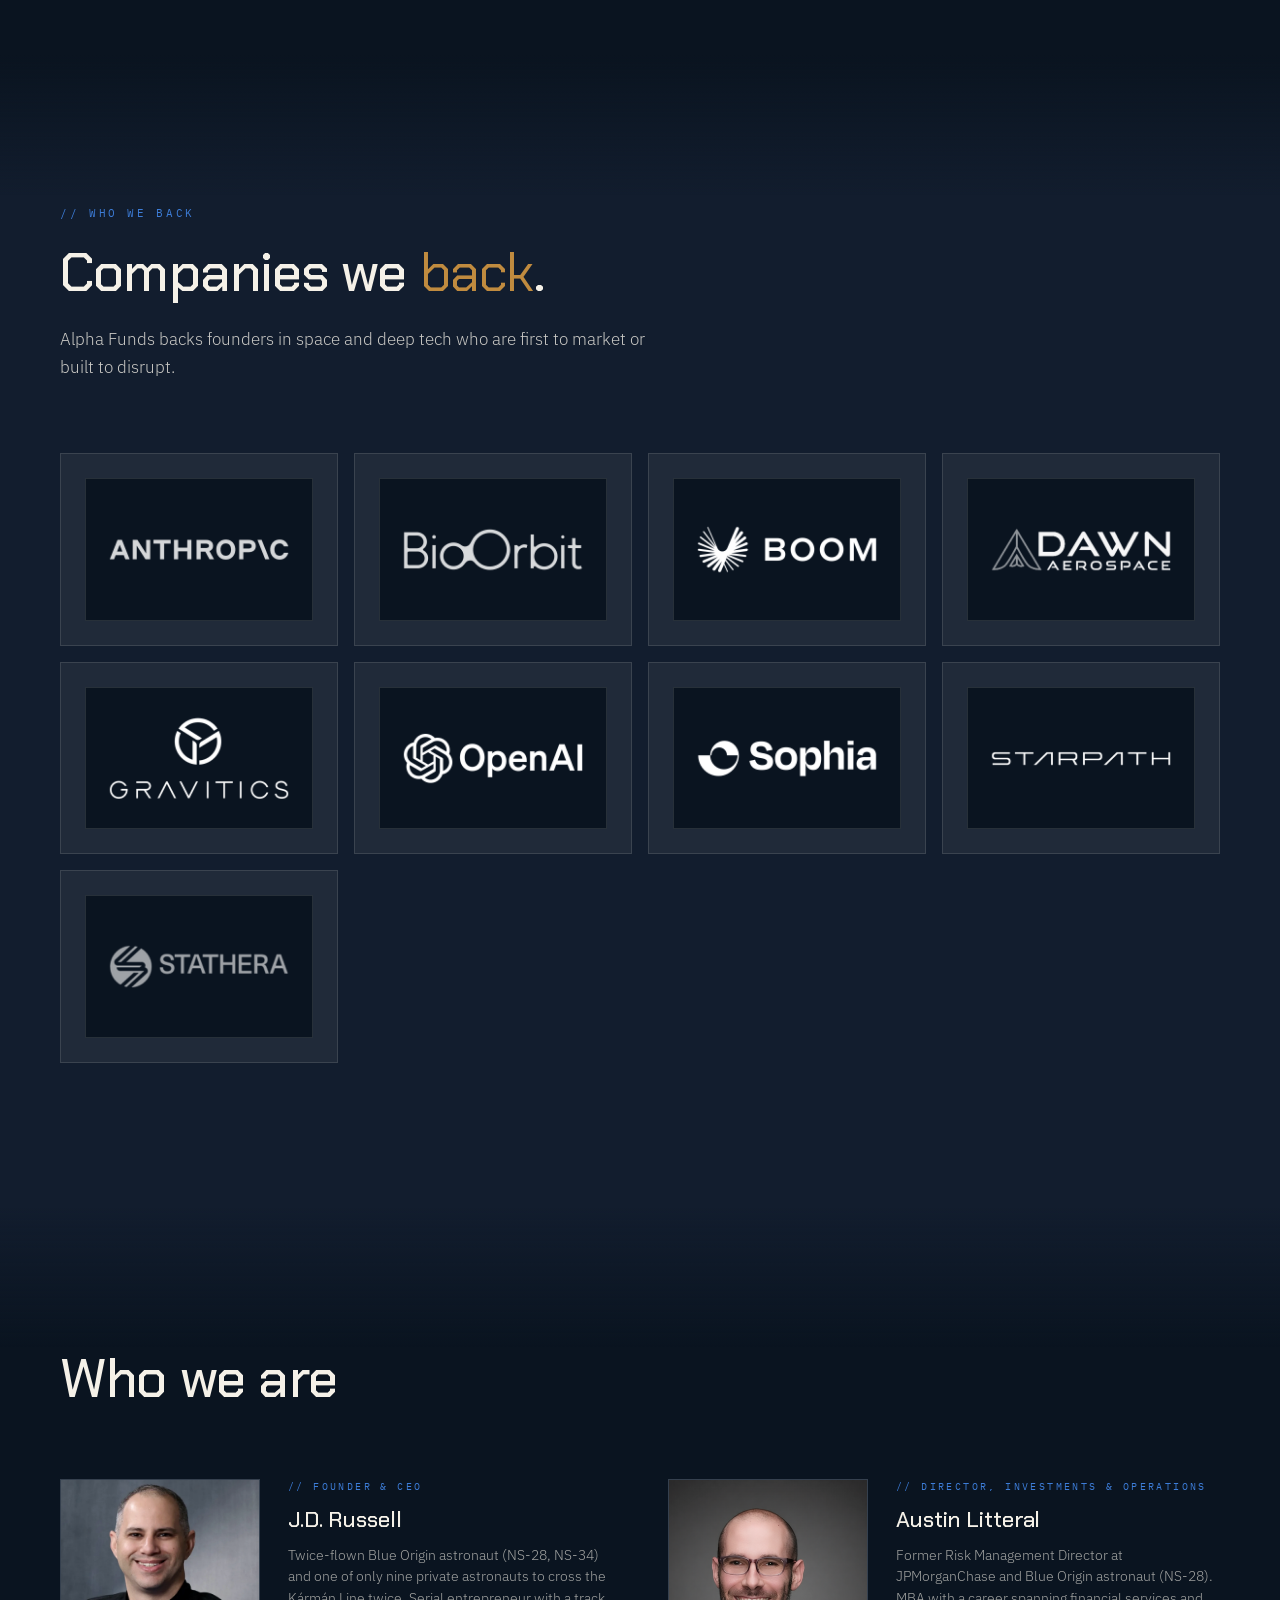
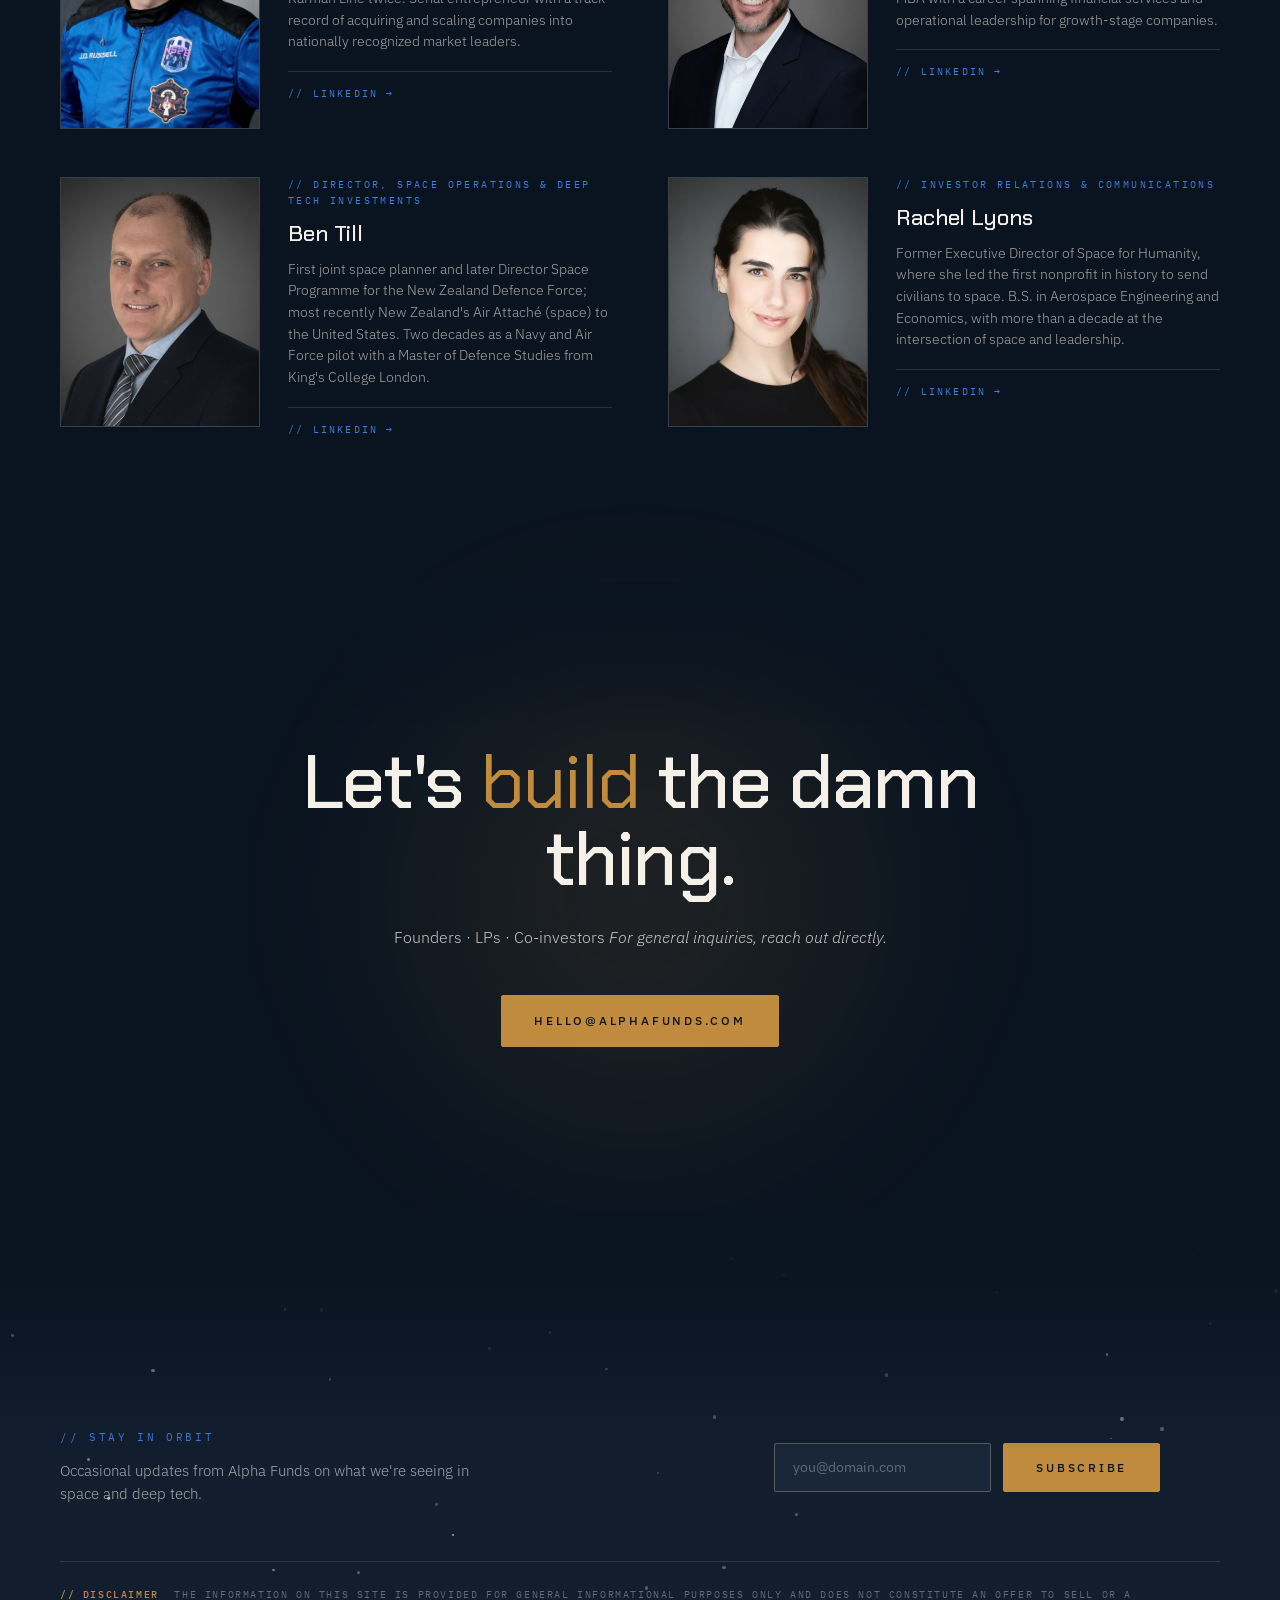
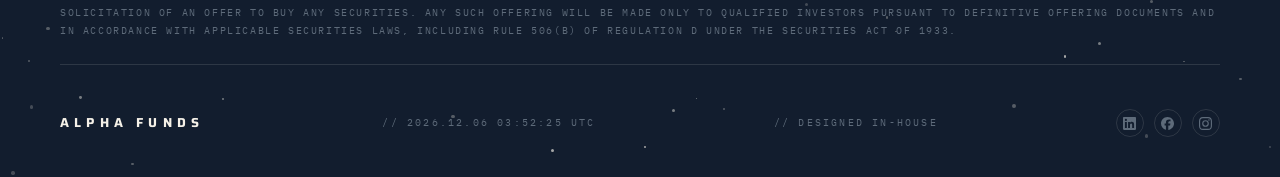
==== commit 4f682a26: "Lengthen contact-to-footer fade to remove perceptible edge The 140px bleed left a faint perceptual l" ====
--- a/index.html
+++ b/index.html
@@ -345,6 +345,20 @@
   .portfolio       { --section-bg: var(--graphite);    }
   .team            { --section-bg: var(--deep-space); }
   .contact         { --section-bg: var(--deep-space); }
+  /* Contact bleeds further into the graphite footer so the deep-space →
+     graphite handoff has no perceptible edge — the longer gradient
+     spreads the falloff across enough vertical space that the eye
+     can't pinpoint where one section ends and the next begins.        */
+  .contact::after {
+    bottom: -240px;
+    height: 240px;
+    background: linear-gradient(to bottom,
+      var(--deep-space) 0%,
+      rgba(10, 20, 32, 0.85) 35%,
+      rgba(10, 20, 32, 0.45) 65%,
+      rgba(10, 20, 32, 0.15) 85%,
+      transparent 100%);
+  }
   .section-inner {
     max-width: 1400px;
     margin: 0 auto;
@@ -1029,7 +1043,7 @@
   /* ─────────────────────────────────────────────── */
   footer {
     background: var(--graphite);
-    padding: 140px 60px 40px;
+    padding: 220px 60px 40px;
     position: relative;
     overflow: hidden;
   }
@@ -1214,7 +1228,7 @@
     .portfolio-grid { grid-template-columns: repeat(2, 1fr); }
     .stat-callout { padding: 26px 24px; }
     .contact { padding: 110px 28px; }
-    footer { padding: 110px 28px 28px; }
+    footer { padding: 180px 28px 28px; }
     .foot-subscribe { grid-template-columns: 1fr; gap: 24px; }
     .our-why-grid { grid-template-columns: 1fr; gap: 40px; }
     .invest-grid { grid-template-columns: 1fr; gap: 40px; }
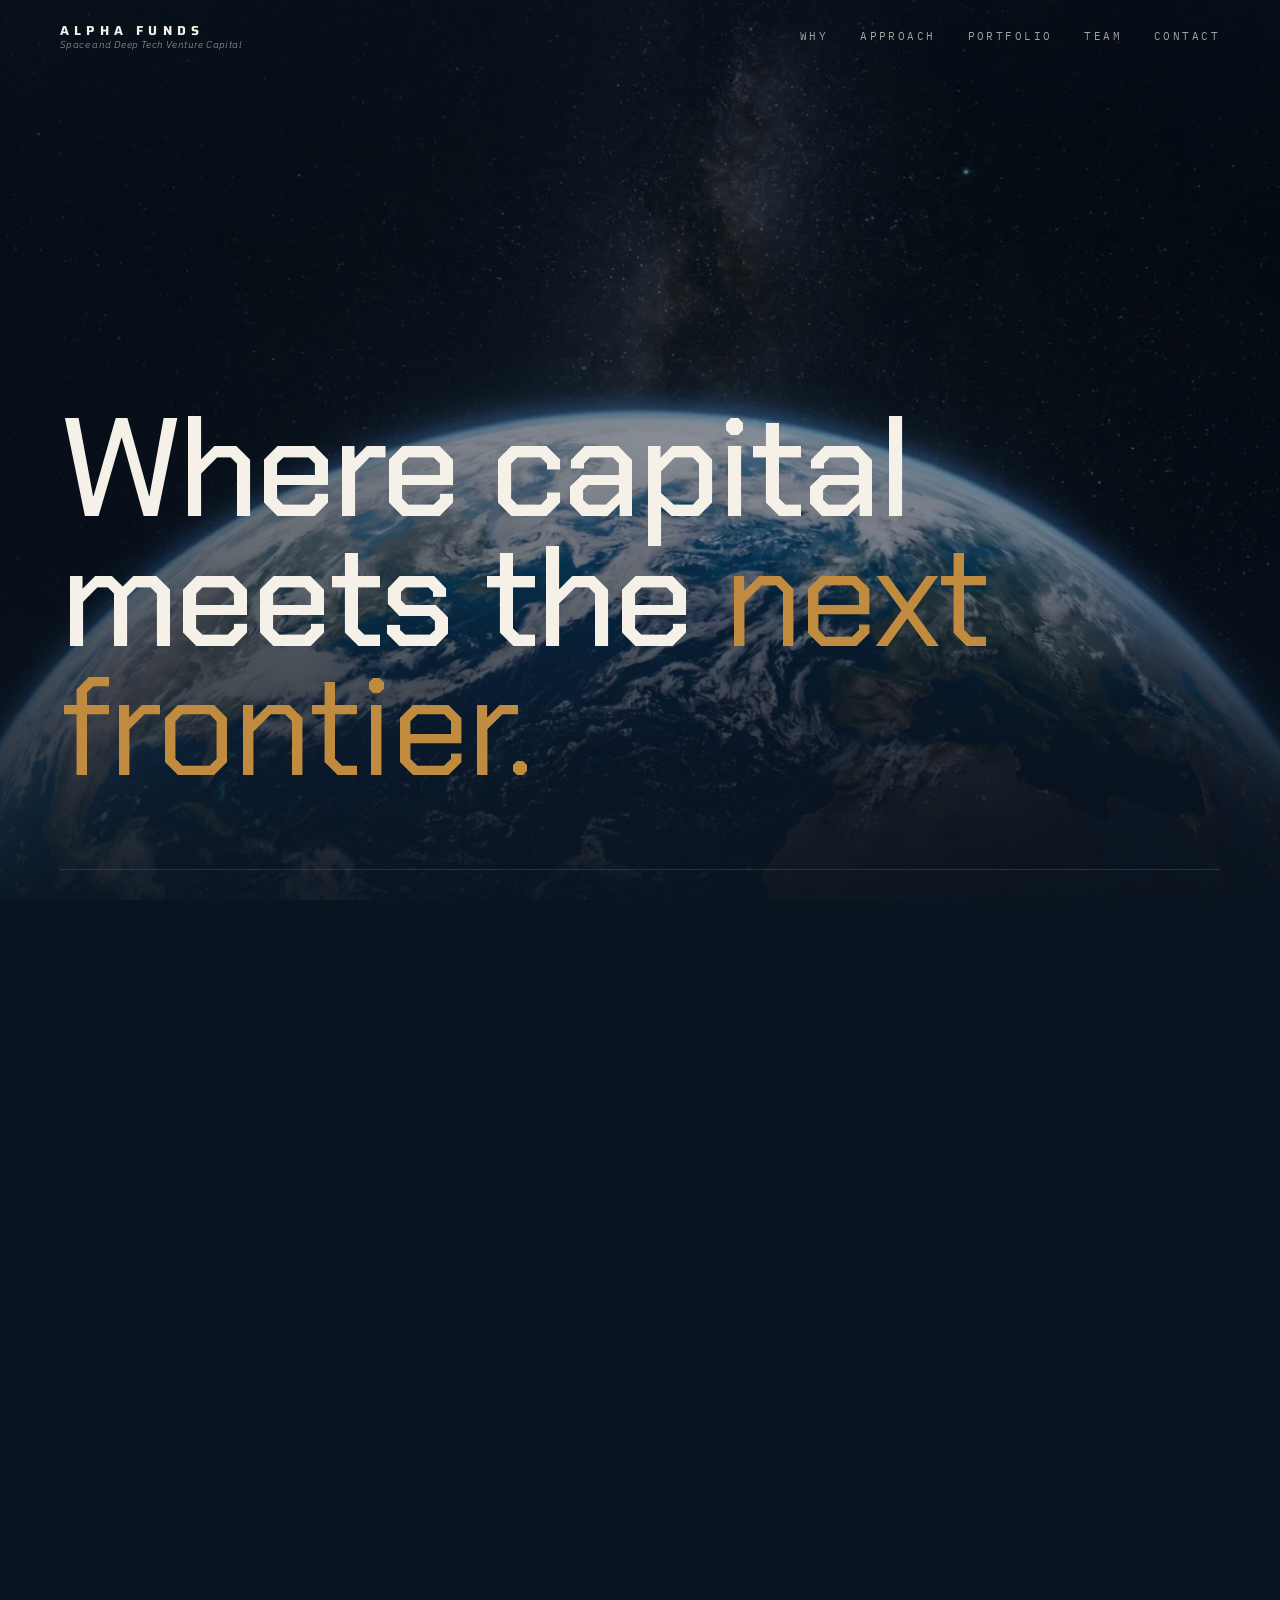
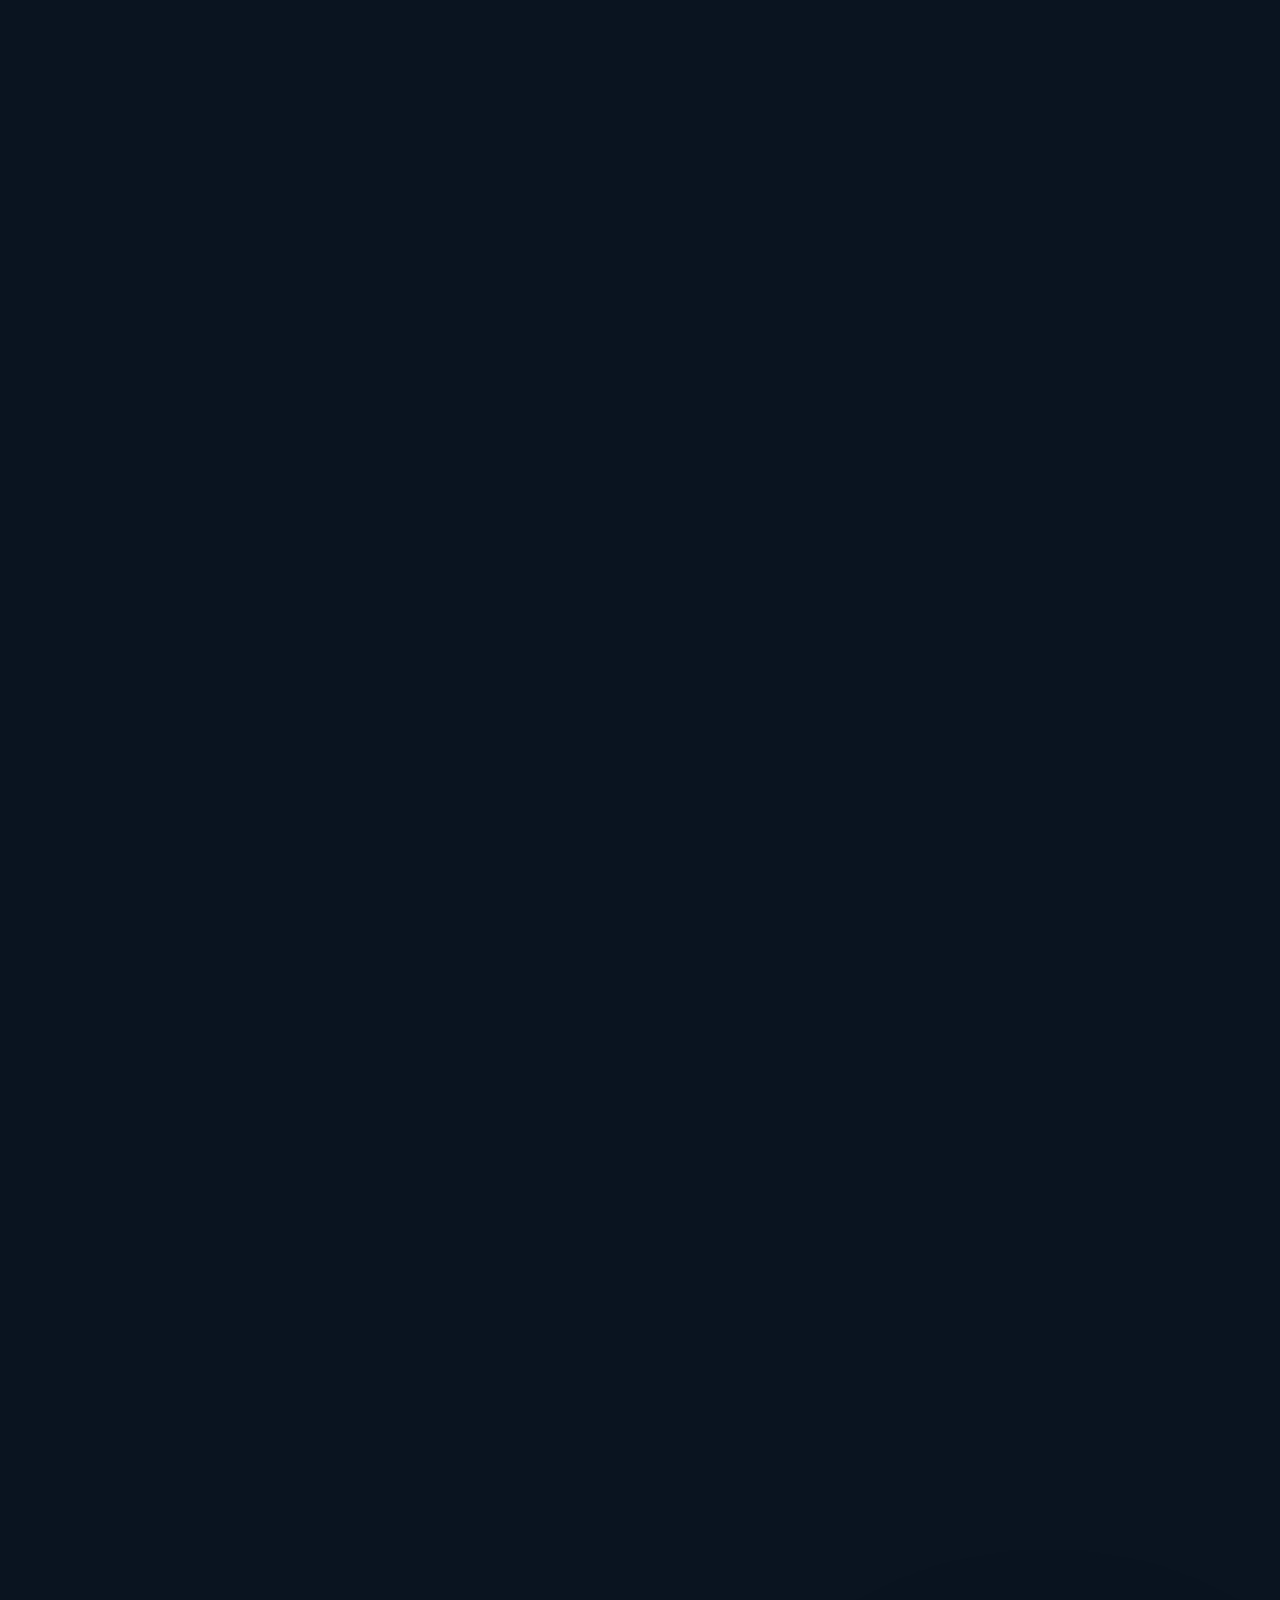
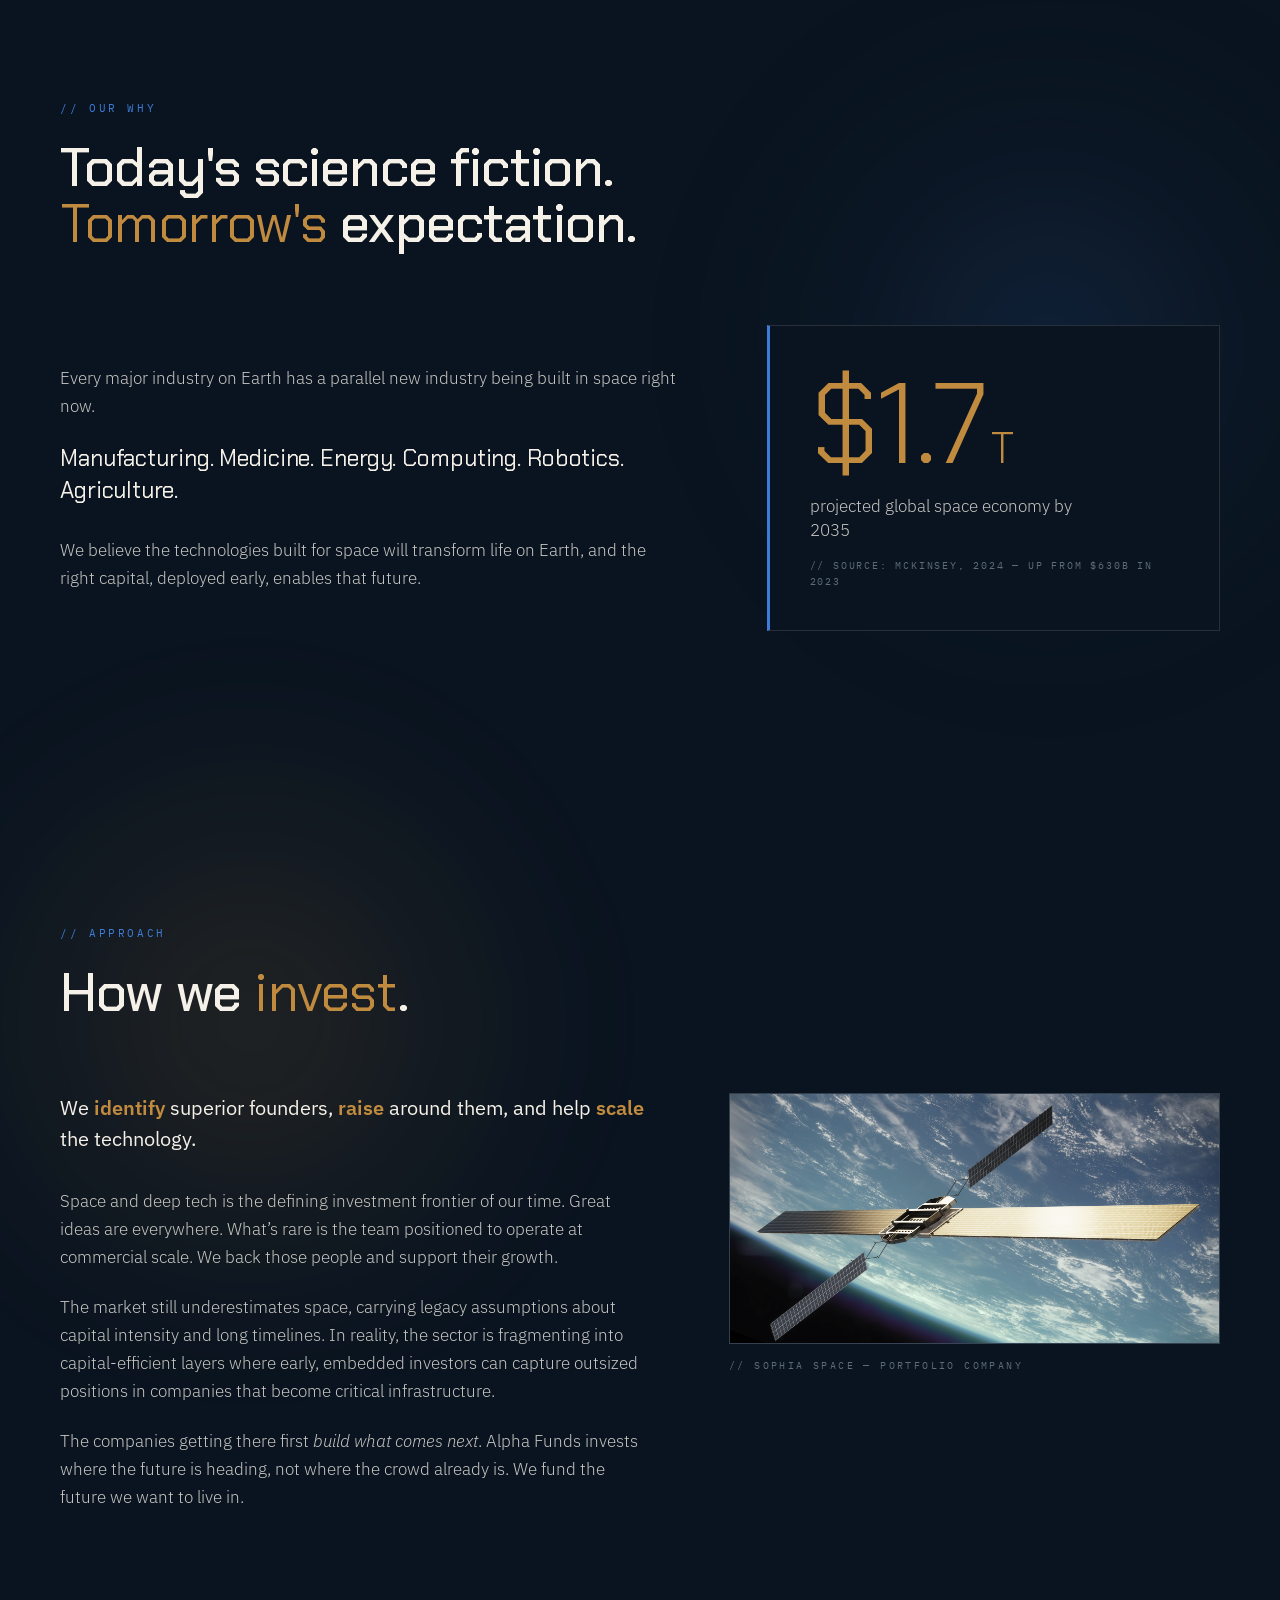
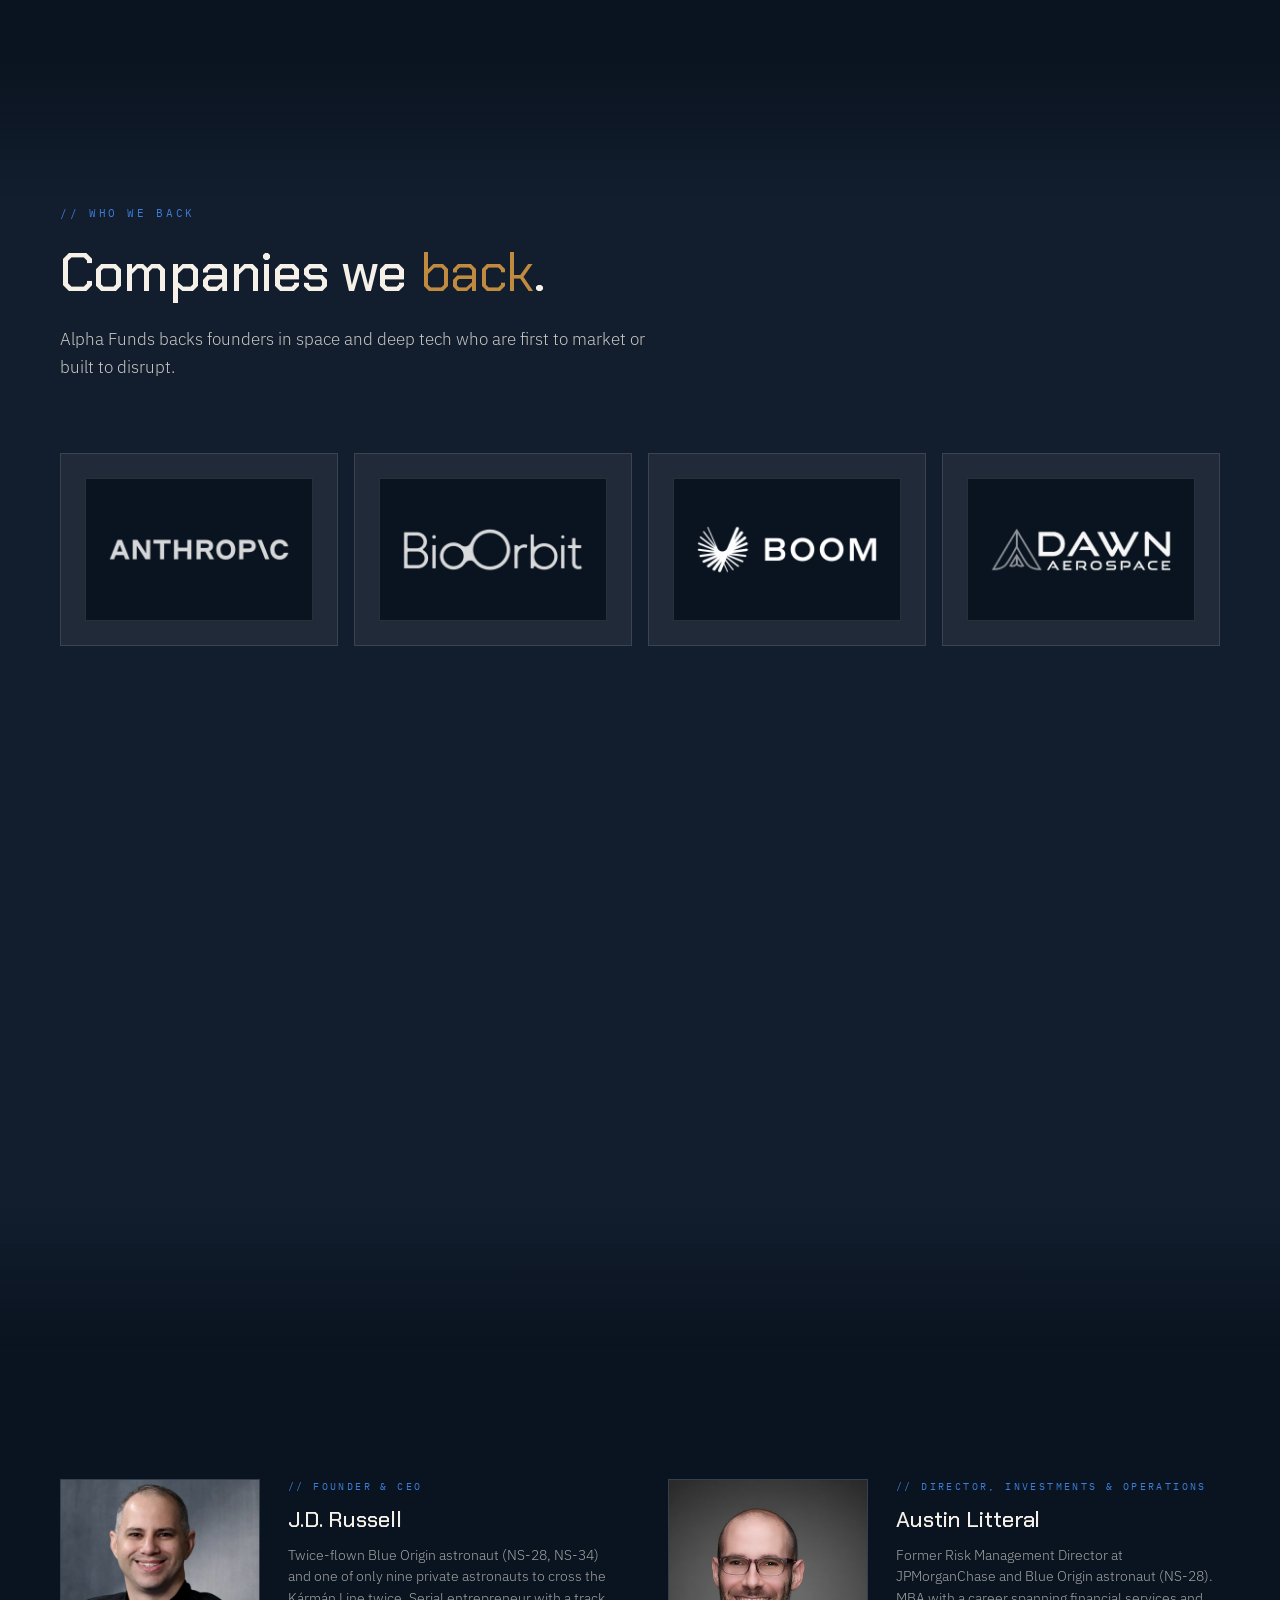
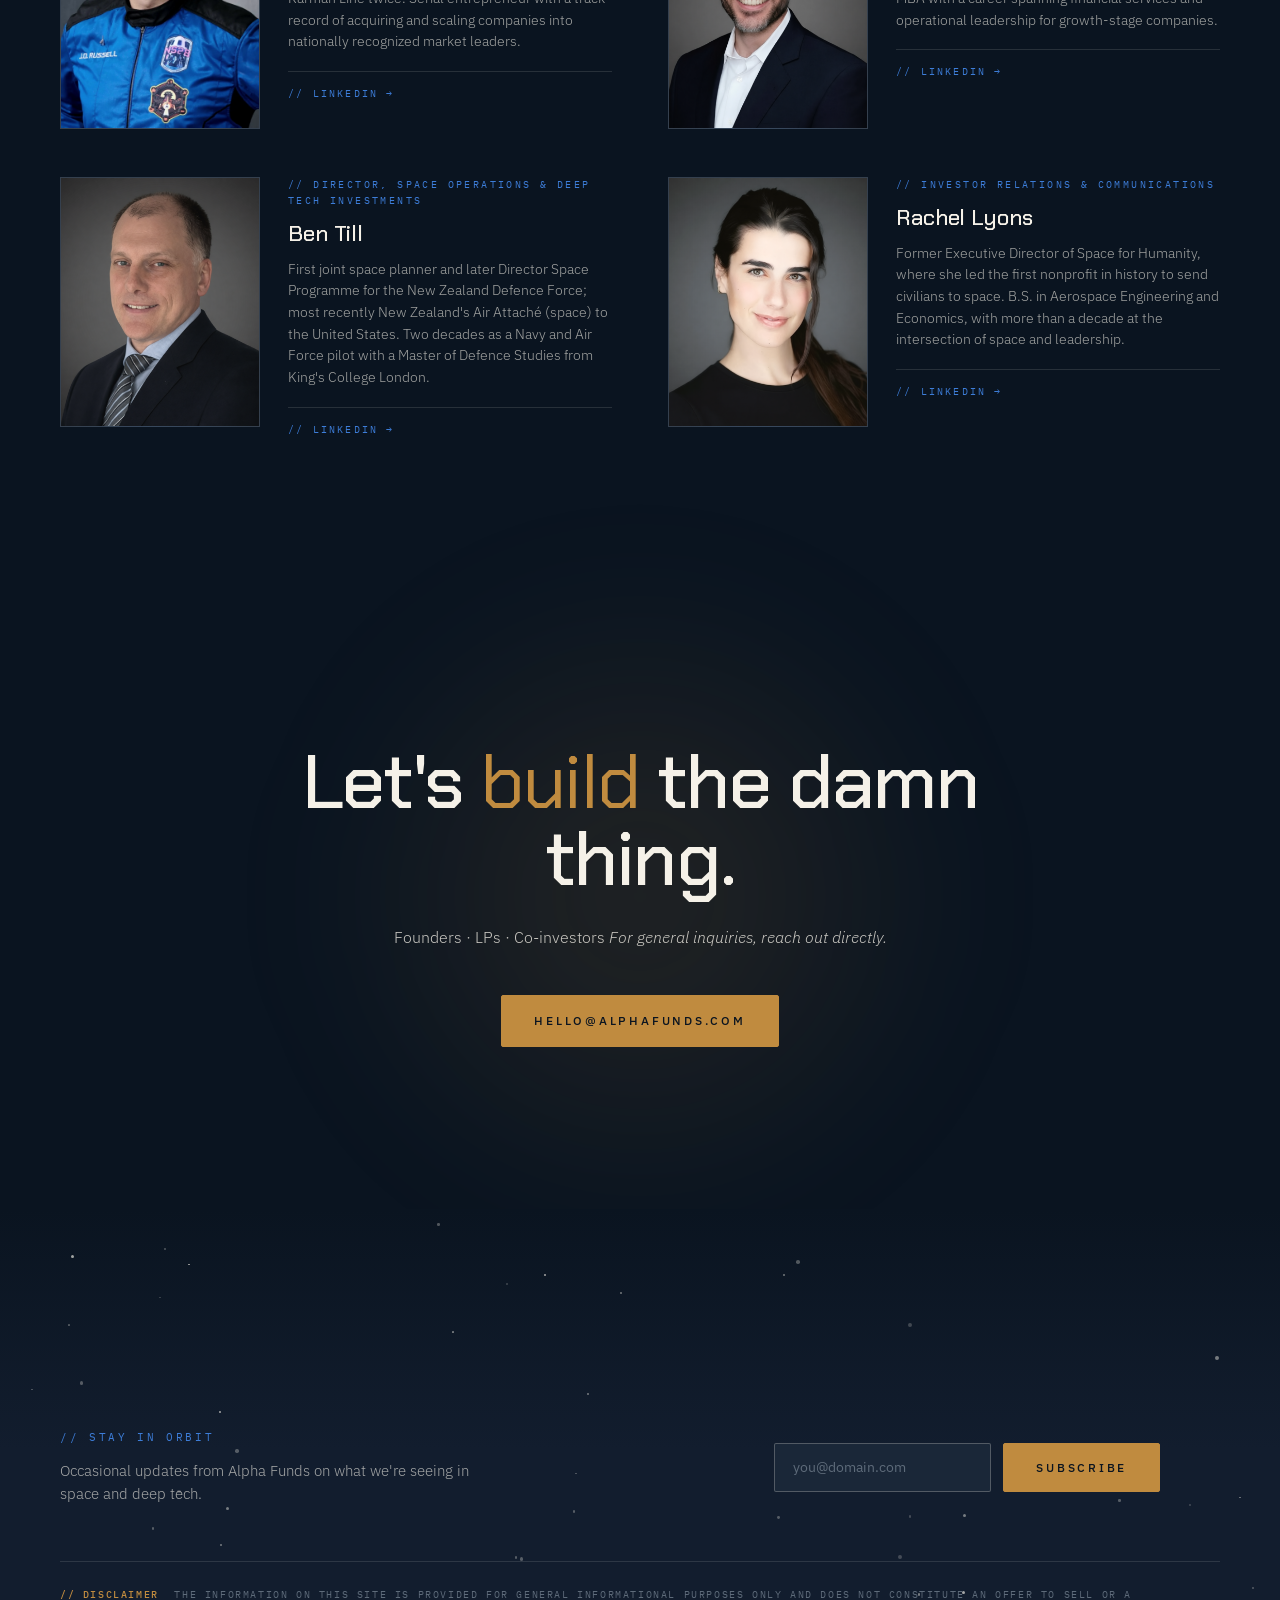
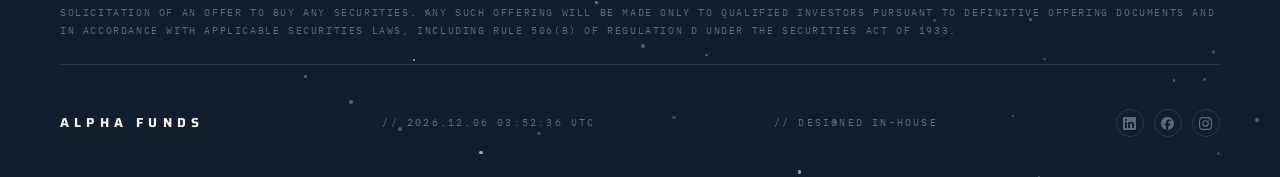
==== commit b89bd70e: "Move contact-to-footer fade into footer background The overlay bleeds were masking the contact secti" ====
--- a/index.html
+++ b/index.html
@@ -345,20 +345,14 @@
   .portfolio       { --section-bg: var(--graphite);    }
   .team            { --section-bg: var(--deep-space); }
   .contact         { --section-bg: var(--deep-space); }
-  /* Contact bleeds further into the graphite footer so the deep-space →
-     graphite handoff has no perceptible edge — the longer gradient
-     spreads the falloff across enough vertical space that the eye
-     can't pinpoint where one section ends and the next begins.        */
-  .contact::after {
-    bottom: -240px;
-    height: 240px;
-    background: linear-gradient(to bottom,
-      var(--deep-space) 0%,
-      rgba(10, 20, 32, 0.85) 35%,
-      rgba(10, 20, 32, 0.45) 65%,
-      rgba(10, 20, 32, 0.15) 85%,
-      transparent 100%);
-  }
+  /* Disable overlay bleeds at the team→contact and contact→footer
+     boundaries. They were masking the contact's radial warm glow,
+     creating visible edges where the mask started and ended. The
+     deep-space → graphite color transition is handled by the
+     footer's own background gradient instead, which lets the glow
+     leak naturally across both boundaries.                          */
+  .team::after,
+  .contact::after { content: none; }
   .section-inner {
     max-width: 1400px;
     margin: 0 auto;
@@ -1042,7 +1036,11 @@
   /* FOOTER                                           */
   /* ─────────────────────────────────────────────── */
   footer {
-    background: var(--graphite);
+    background-color: var(--graphite);
+    background-image: linear-gradient(to bottom,
+      var(--deep-space) 0px,
+      var(--graphite) 240px);
+    background-repeat: no-repeat;
     padding: 220px 60px 40px;
     position: relative;
     overflow: hidden;
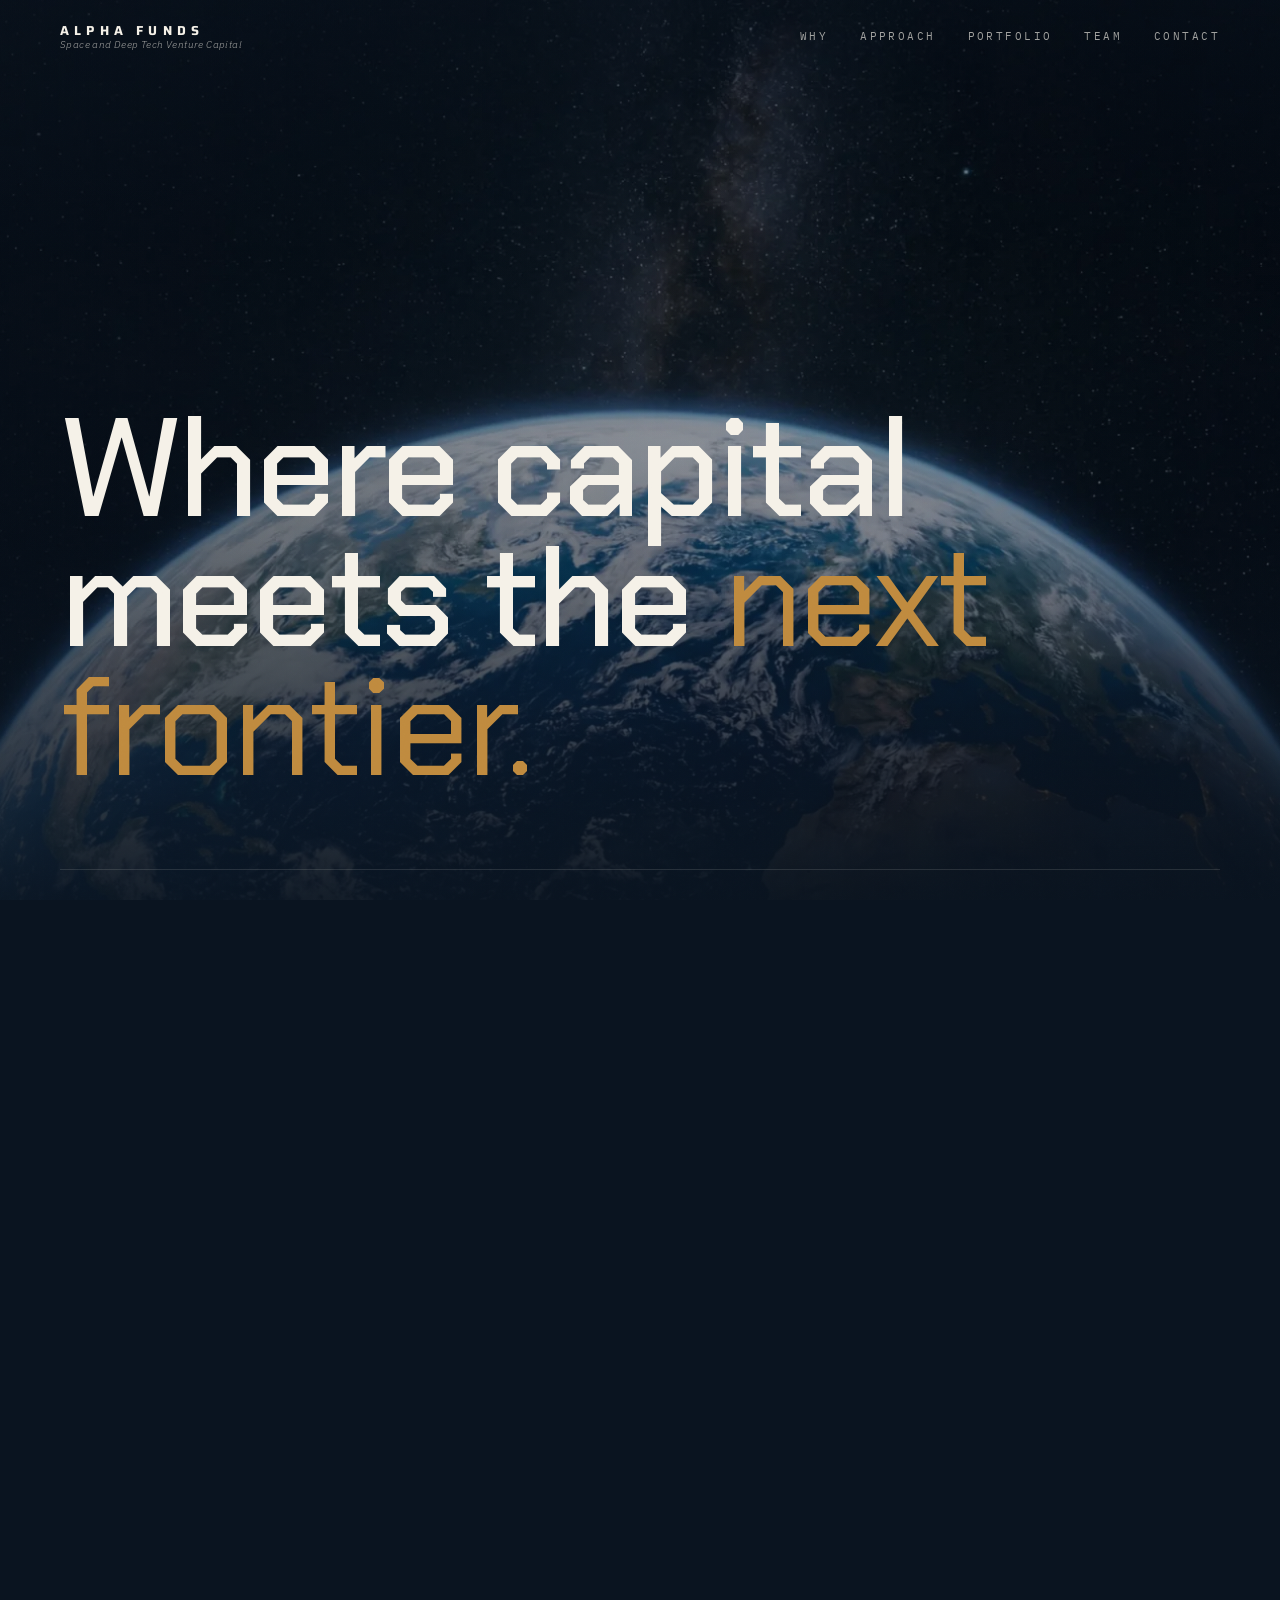
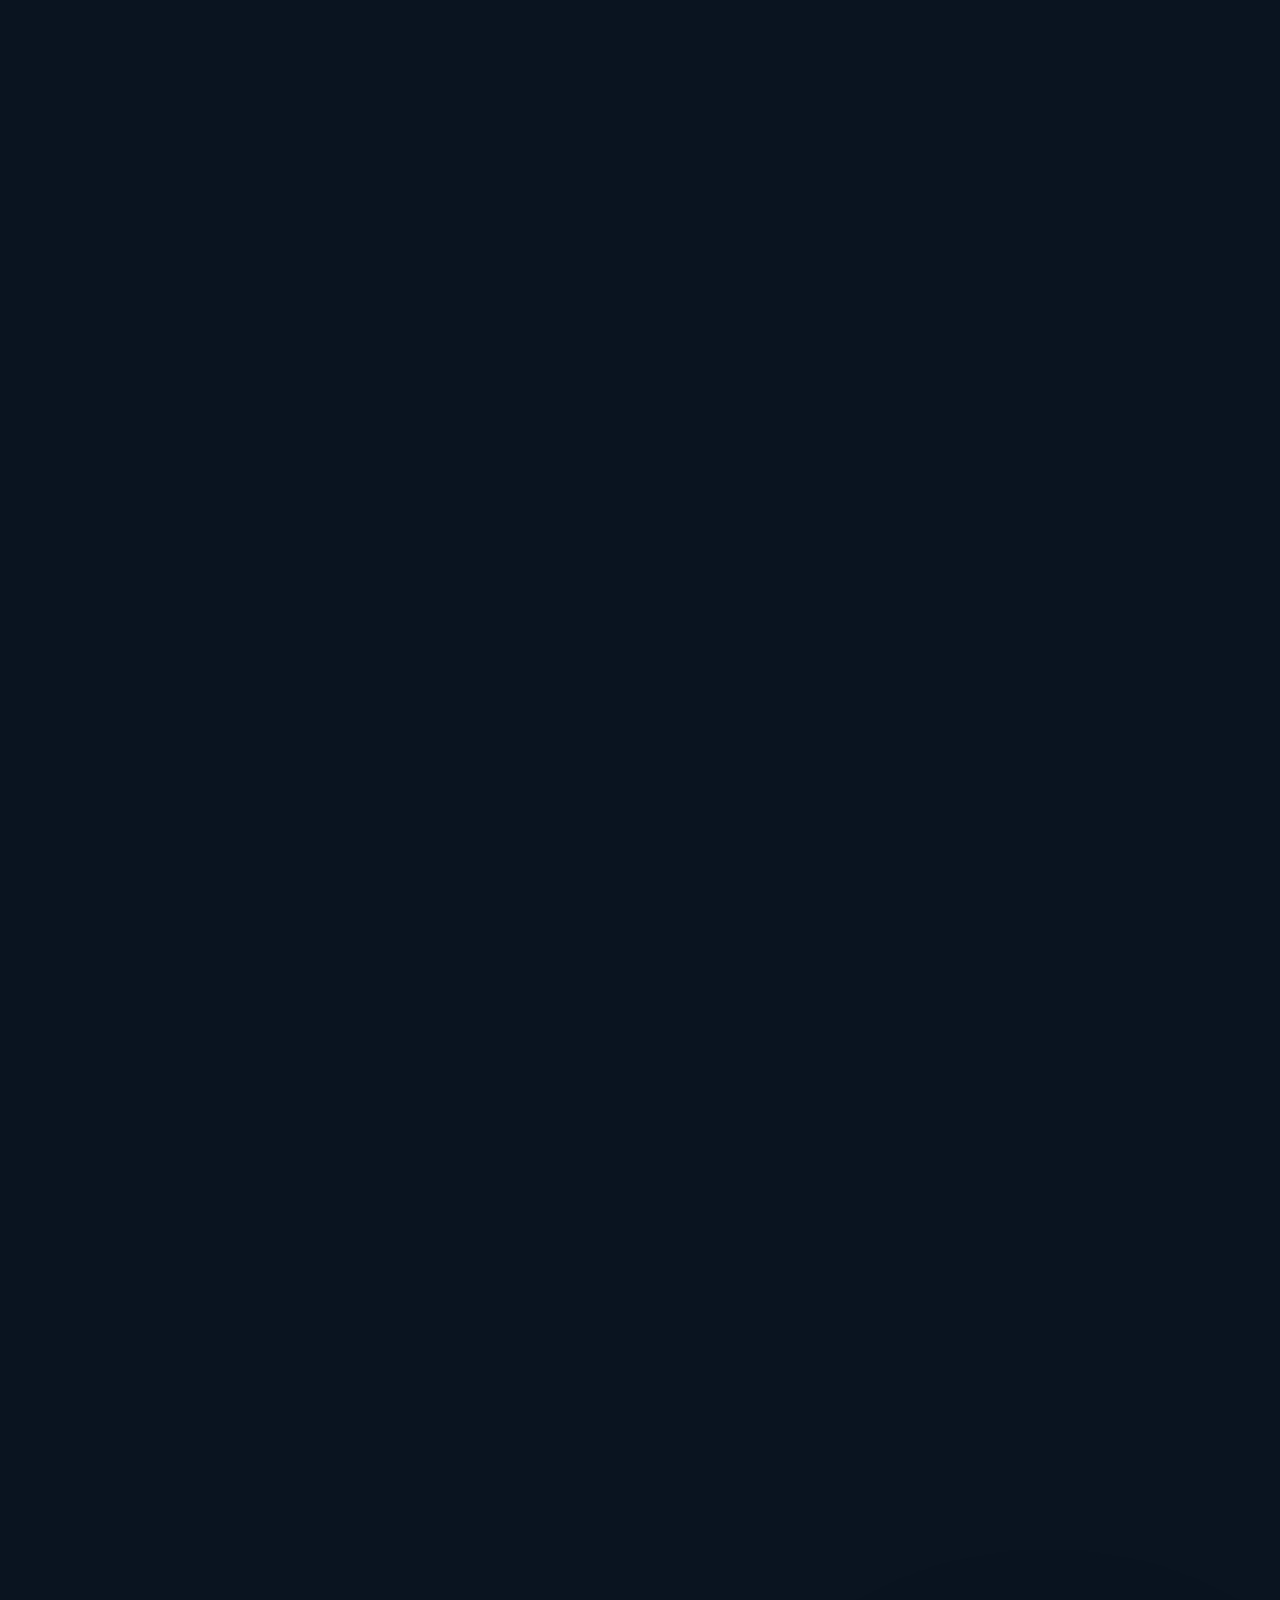
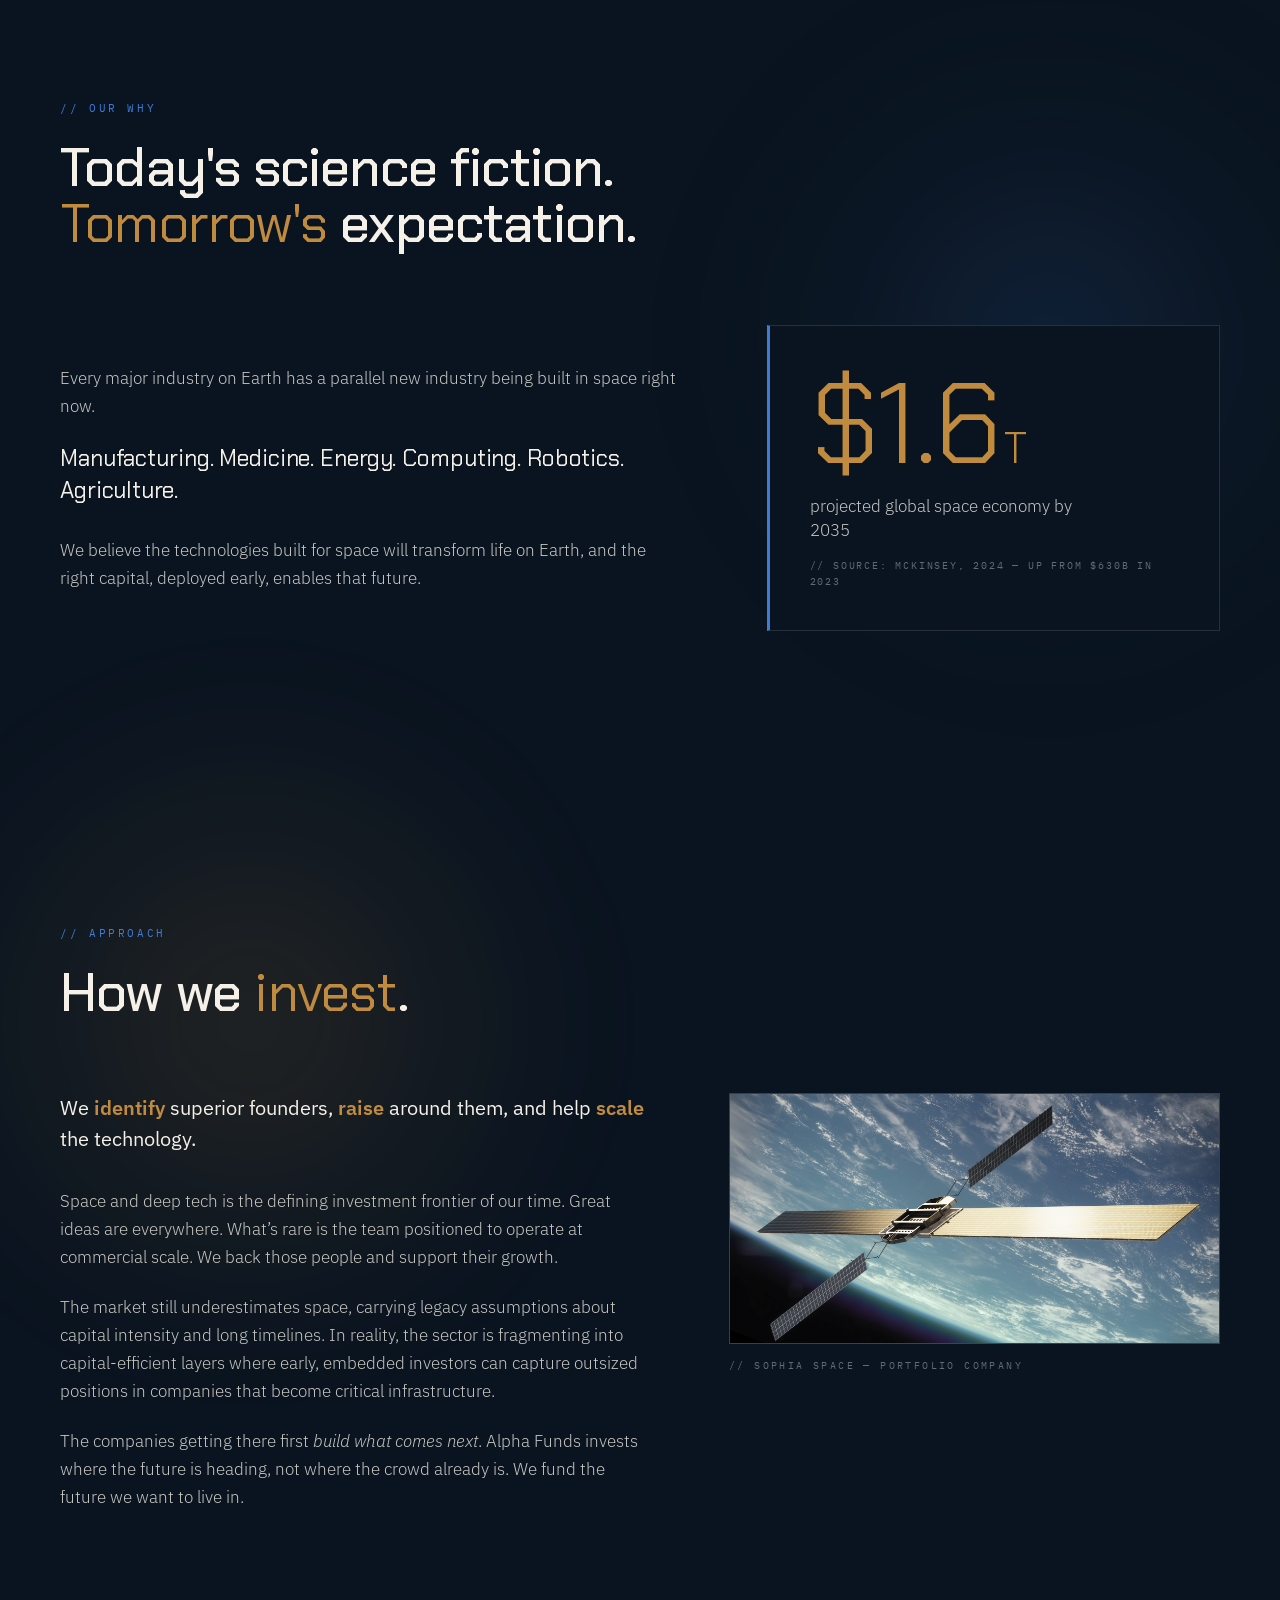
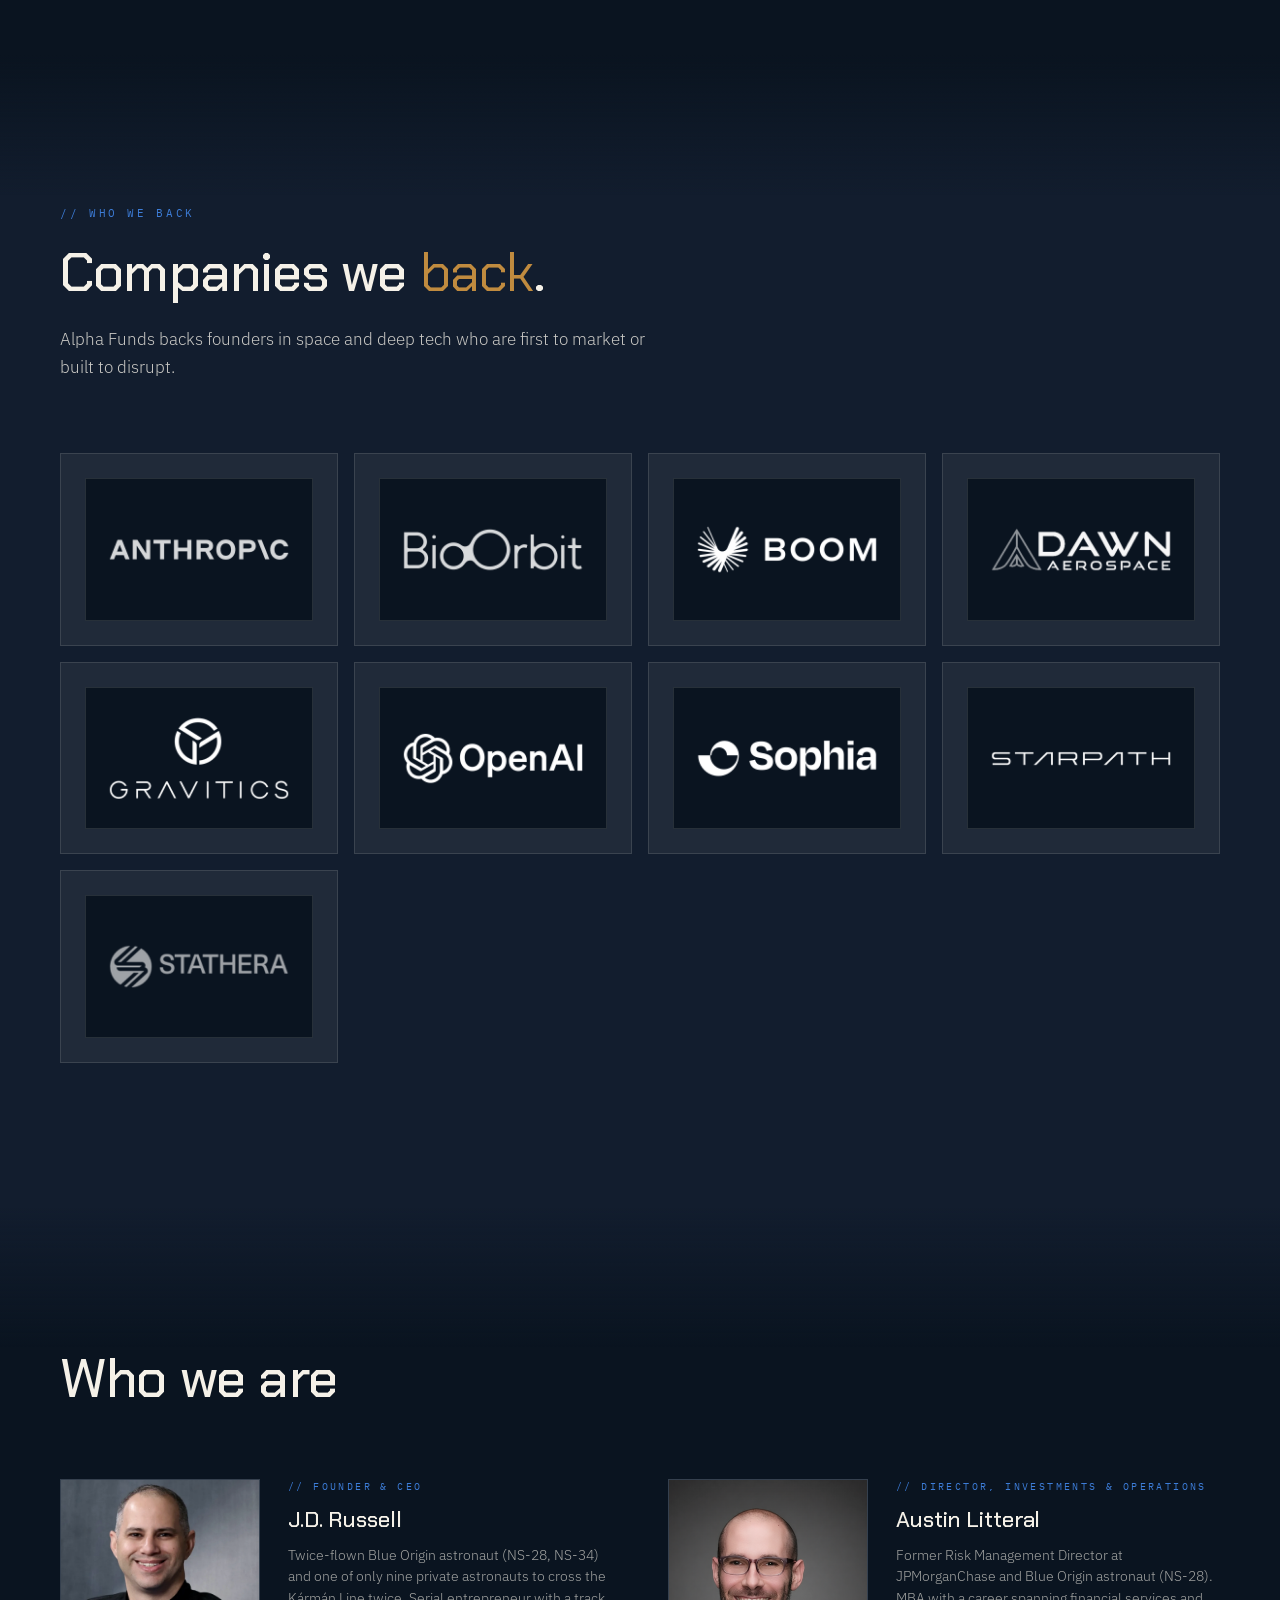
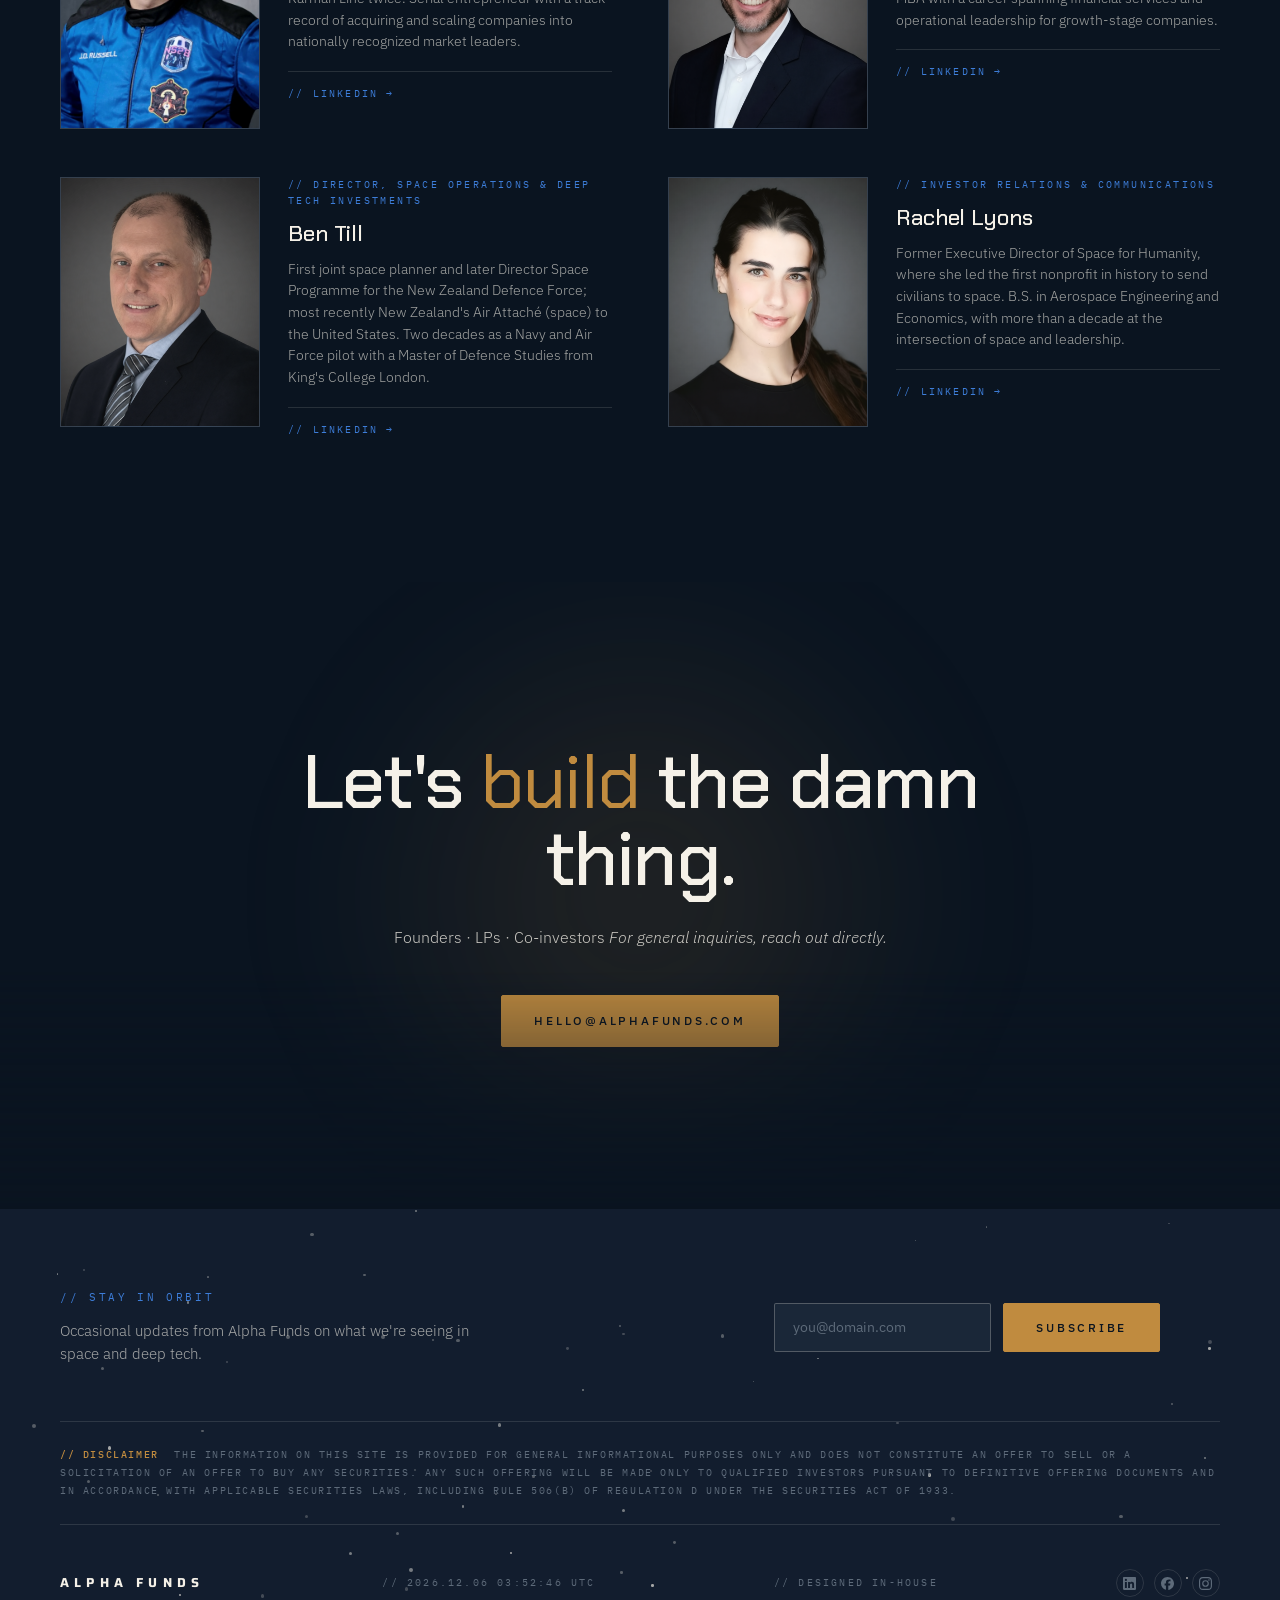
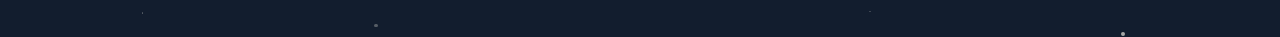
==== commit 04d10f8a: "Use CSS mask to dissolve contact section into footer Switch from a footer background gradient to a m" ====
--- a/index.html
+++ b/index.html
@@ -880,6 +880,18 @@
     padding: clamp(140px, 18vh, 220px) 60px;
     position: relative;
     overflow: visible;
+    /* Fade the section's own bottom edge into transparency so the
+       footer's graphite shows through gradually. No overlay, no
+       gradient layer — the section literally dissolves into the
+       footer over its last 240px (120px on small screens).        */
+    -webkit-mask-image: linear-gradient(to bottom,
+      black 0%,
+      black calc(100% - 240px),
+      transparent 100%);
+    mask-image: linear-gradient(to bottom,
+      black 0%,
+      black calc(100% - 240px),
+      transparent 100%);
   }
   .contact::before {
     content: "";
@@ -1036,12 +1048,8 @@
   /* FOOTER                                           */
   /* ─────────────────────────────────────────────── */
   footer {
-    background-color: var(--graphite);
-    background-image: linear-gradient(to bottom,
-      var(--deep-space) 0px,
-      var(--graphite) 240px);
-    background-repeat: no-repeat;
-    padding: 220px 60px 40px;
+    background: var(--graphite);
+    padding: 80px 60px 40px;
     position: relative;
     overflow: hidden;
   }
@@ -1225,8 +1233,18 @@
     .team-card { grid-template-columns: 160px 1fr; gap: 24px; }
     .portfolio-grid { grid-template-columns: repeat(2, 1fr); }
     .stat-callout { padding: 26px 24px; }
-    .contact { padding: 110px 28px; }
-    footer { padding: 180px 28px 28px; }
+    .contact {
+      padding: 110px 28px;
+      -webkit-mask-image: linear-gradient(to bottom,
+        black 0%,
+        black calc(100% - 140px),
+        transparent 100%);
+      mask-image: linear-gradient(to bottom,
+        black 0%,
+        black calc(100% - 140px),
+        transparent 100%);
+    }
+    footer { padding: 60px 28px 28px; }
     .foot-subscribe { grid-template-columns: 1fr; gap: 24px; }
     .our-why-grid { grid-template-columns: 1fr; gap: 40px; }
     .invest-grid { grid-template-columns: 1fr; gap: 40px; }
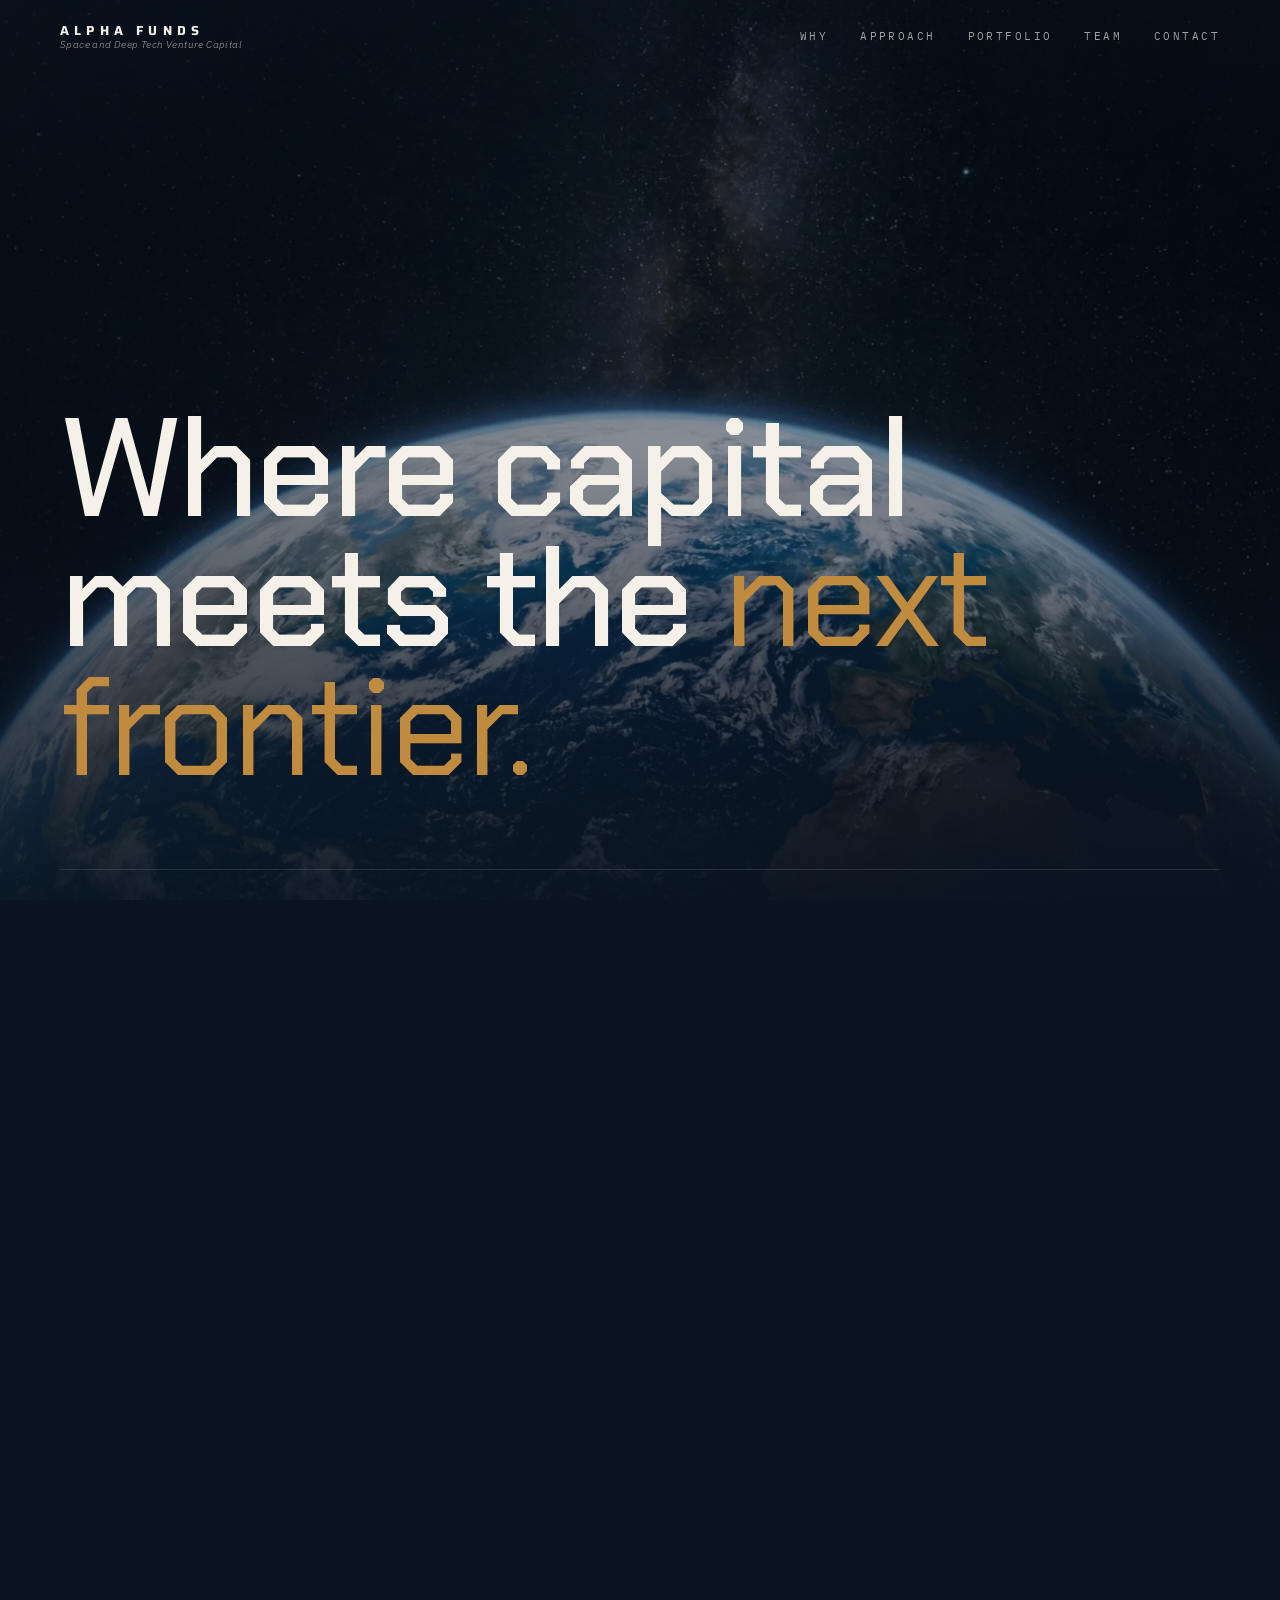
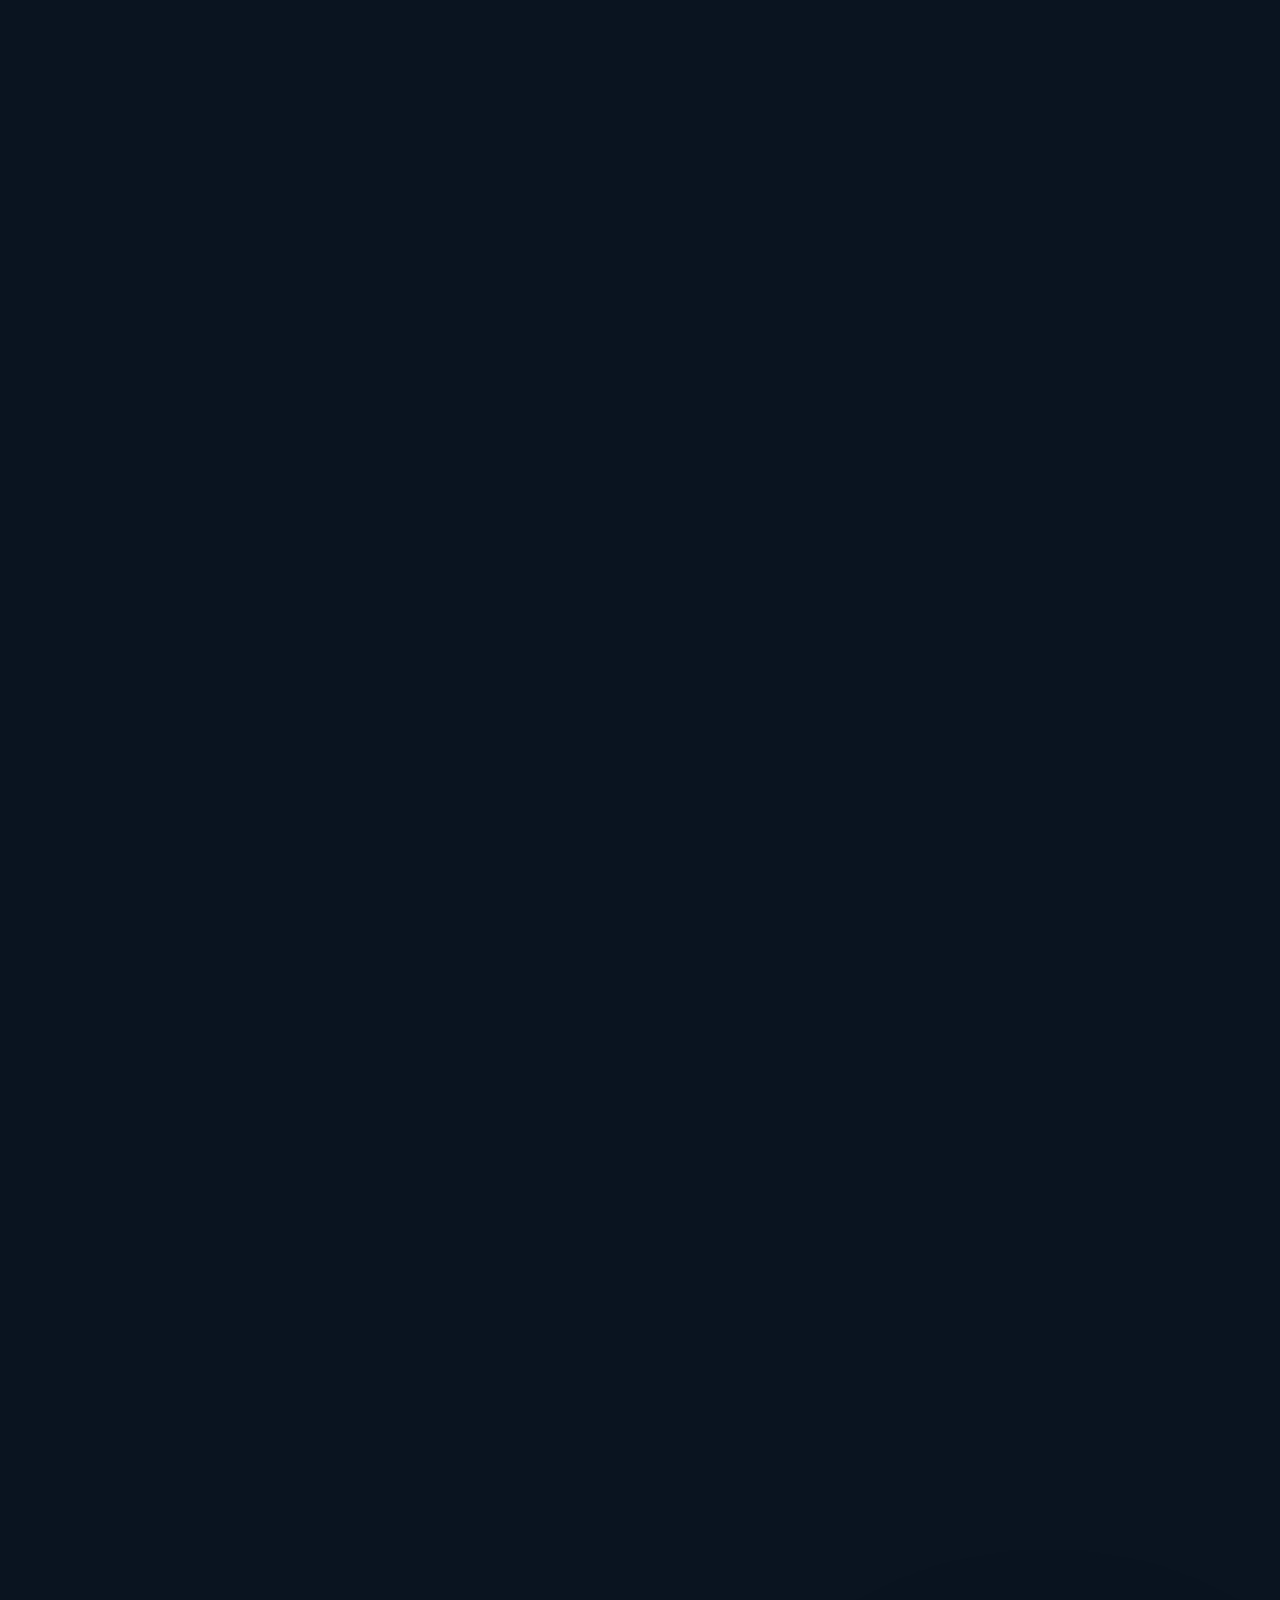
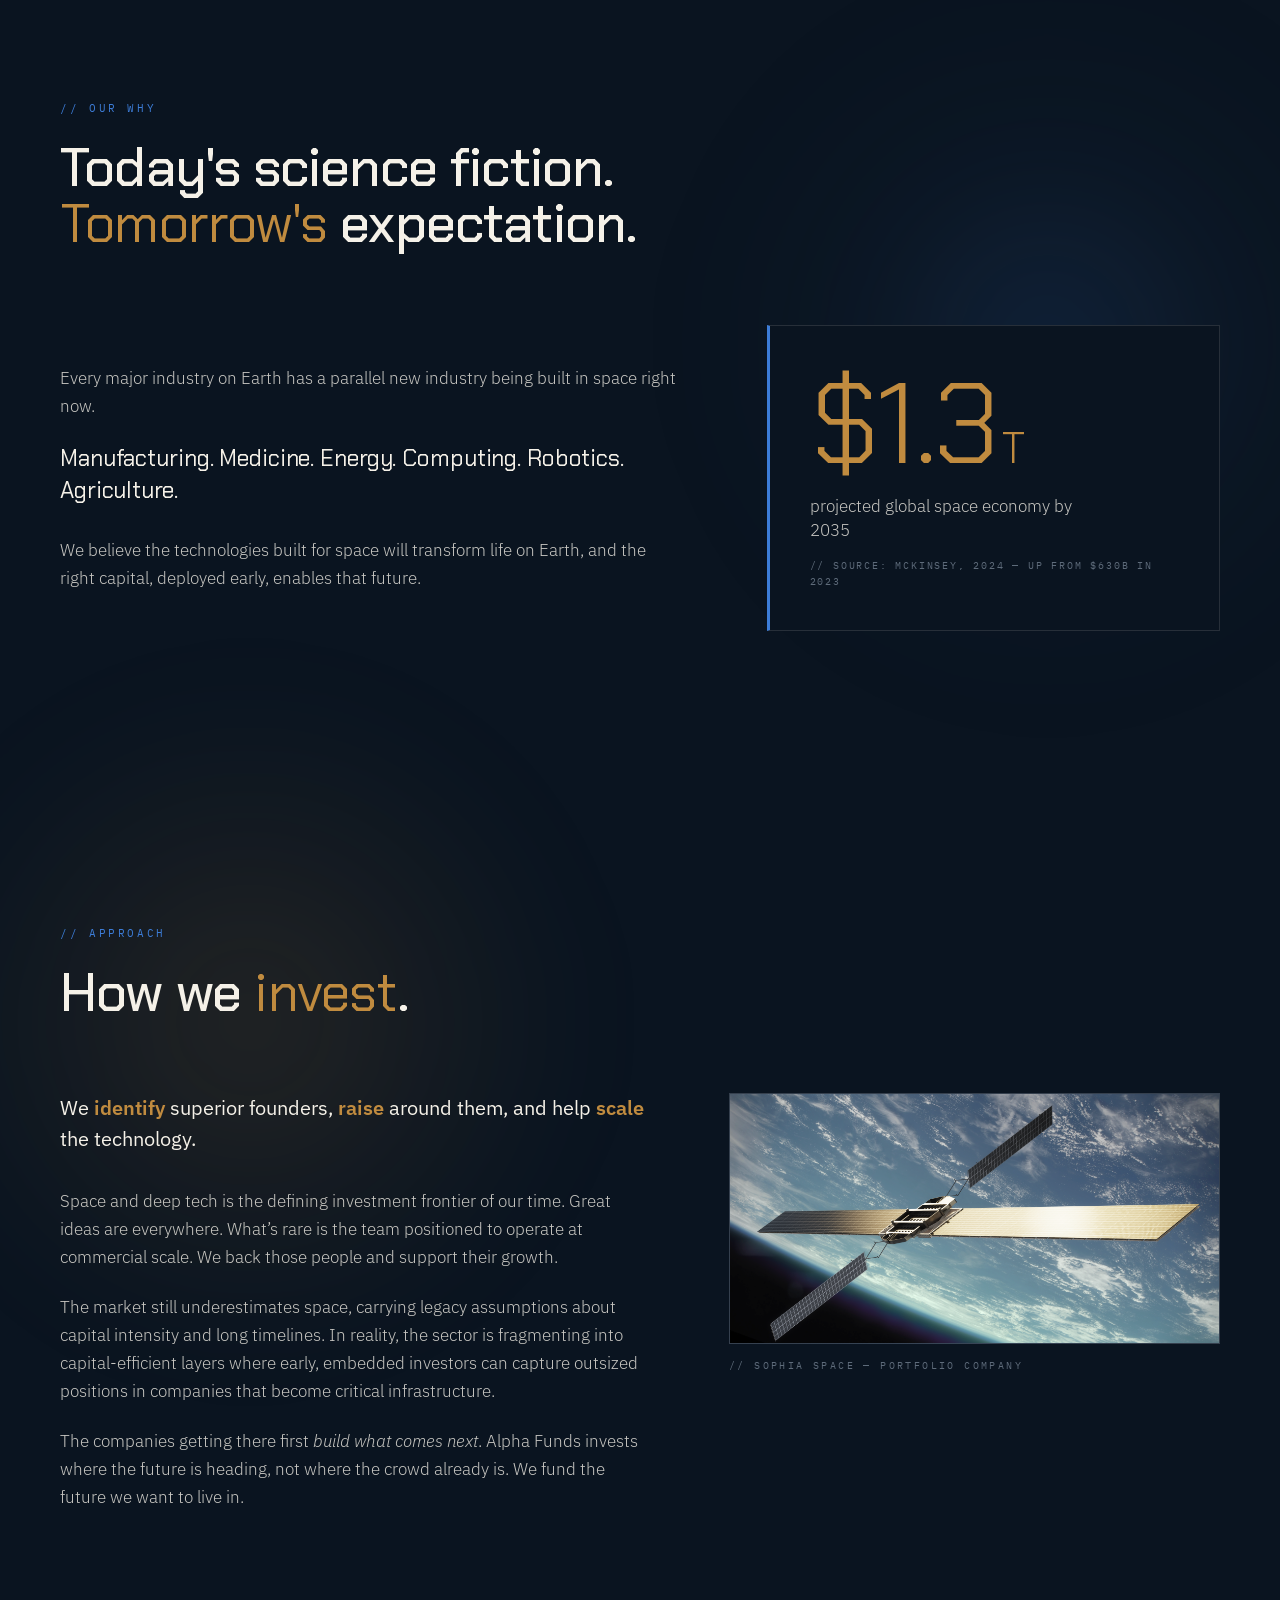
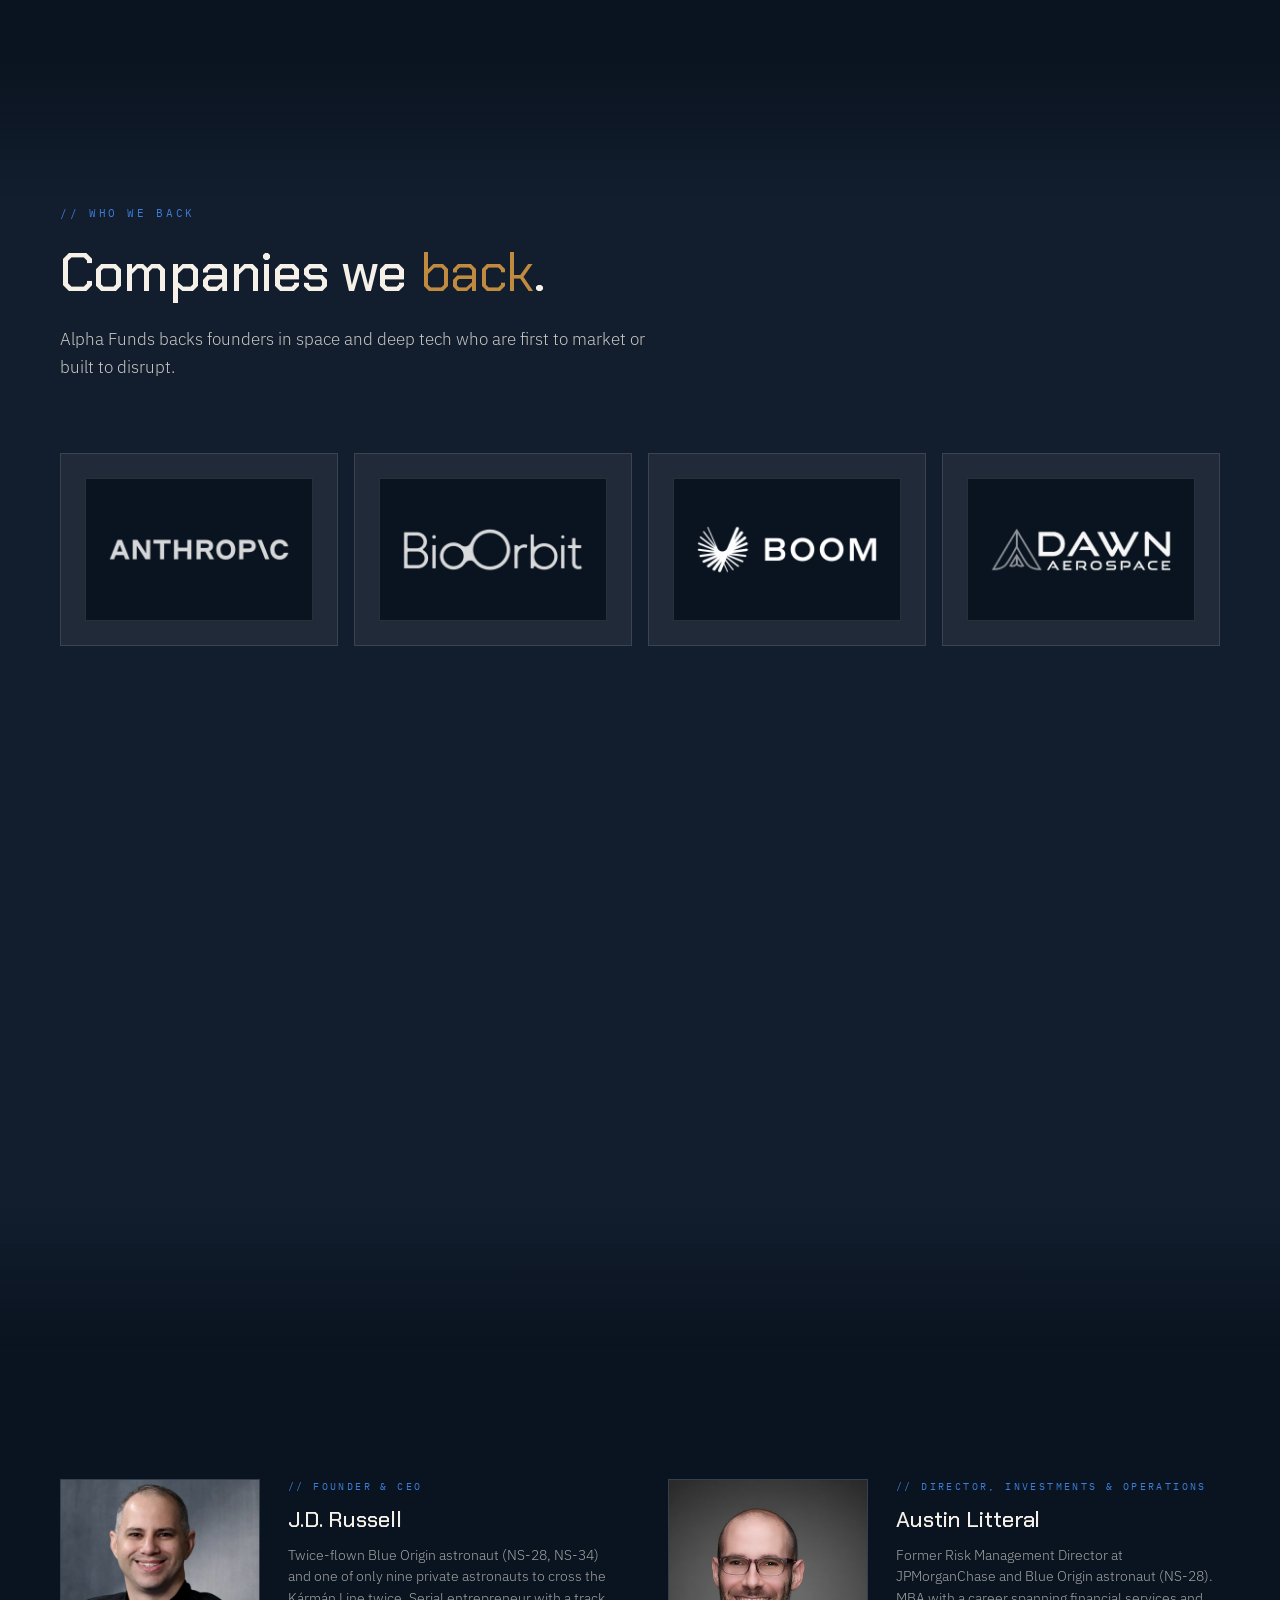
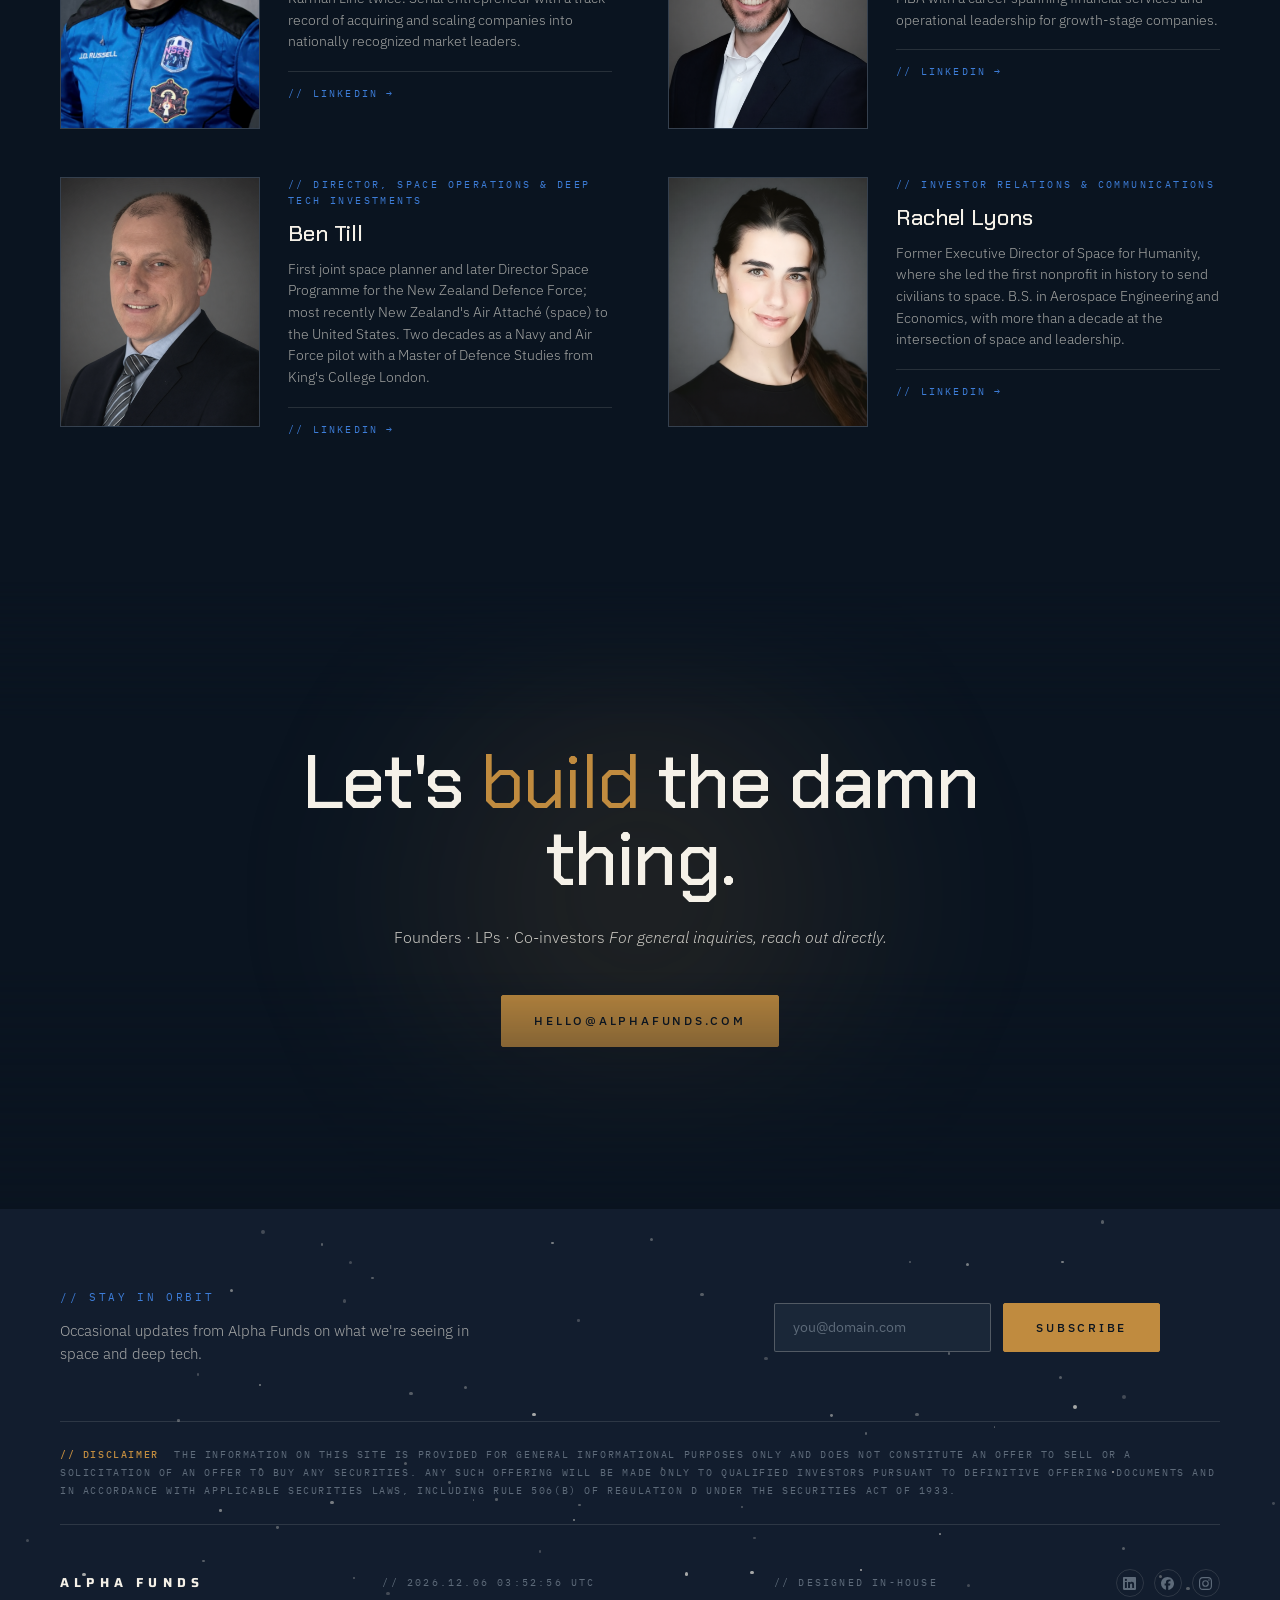
==== commit f7d2ede4: "Fade contact section's top edge with the same mask technique The top of the contact section was show" ====
--- a/index.html
+++ b/index.html
@@ -880,16 +880,19 @@
     padding: clamp(140px, 18vh, 220px) 60px;
     position: relative;
     overflow: visible;
-    /* Fade the section's own bottom edge into transparency so the
-       footer's graphite shows through gradually. No overlay, no
-       gradient layer — the section literally dissolves into the
-       footer over its last 240px (120px on small screens).        */
+    /* Fade the section's own top and bottom edges into transparency
+       so the surrounding sections show through gradually. No overlay,
+       no gradient layer — the section literally dissolves at both
+       ends. Top fade is shorter (sits within the section's top
+       padding) so the headline stays fully visible.                */
     -webkit-mask-image: linear-gradient(to bottom,
-      black 0%,
+      transparent 0%,
+      black 140px,
       black calc(100% - 240px),
       transparent 100%);
     mask-image: linear-gradient(to bottom,
-      black 0%,
+      transparent 0%,
+      black 140px,
       black calc(100% - 240px),
       transparent 100%);
   }
@@ -1236,11 +1239,13 @@
     .contact {
       padding: 110px 28px;
       -webkit-mask-image: linear-gradient(to bottom,
-        black 0%,
+        transparent 0%,
+        black 100px,
         black calc(100% - 140px),
         transparent 100%);
       mask-image: linear-gradient(to bottom,
-        black 0%,
+        transparent 0%,
+        black 100px,
         black calc(100% - 140px),
         transparent 100%);
     }
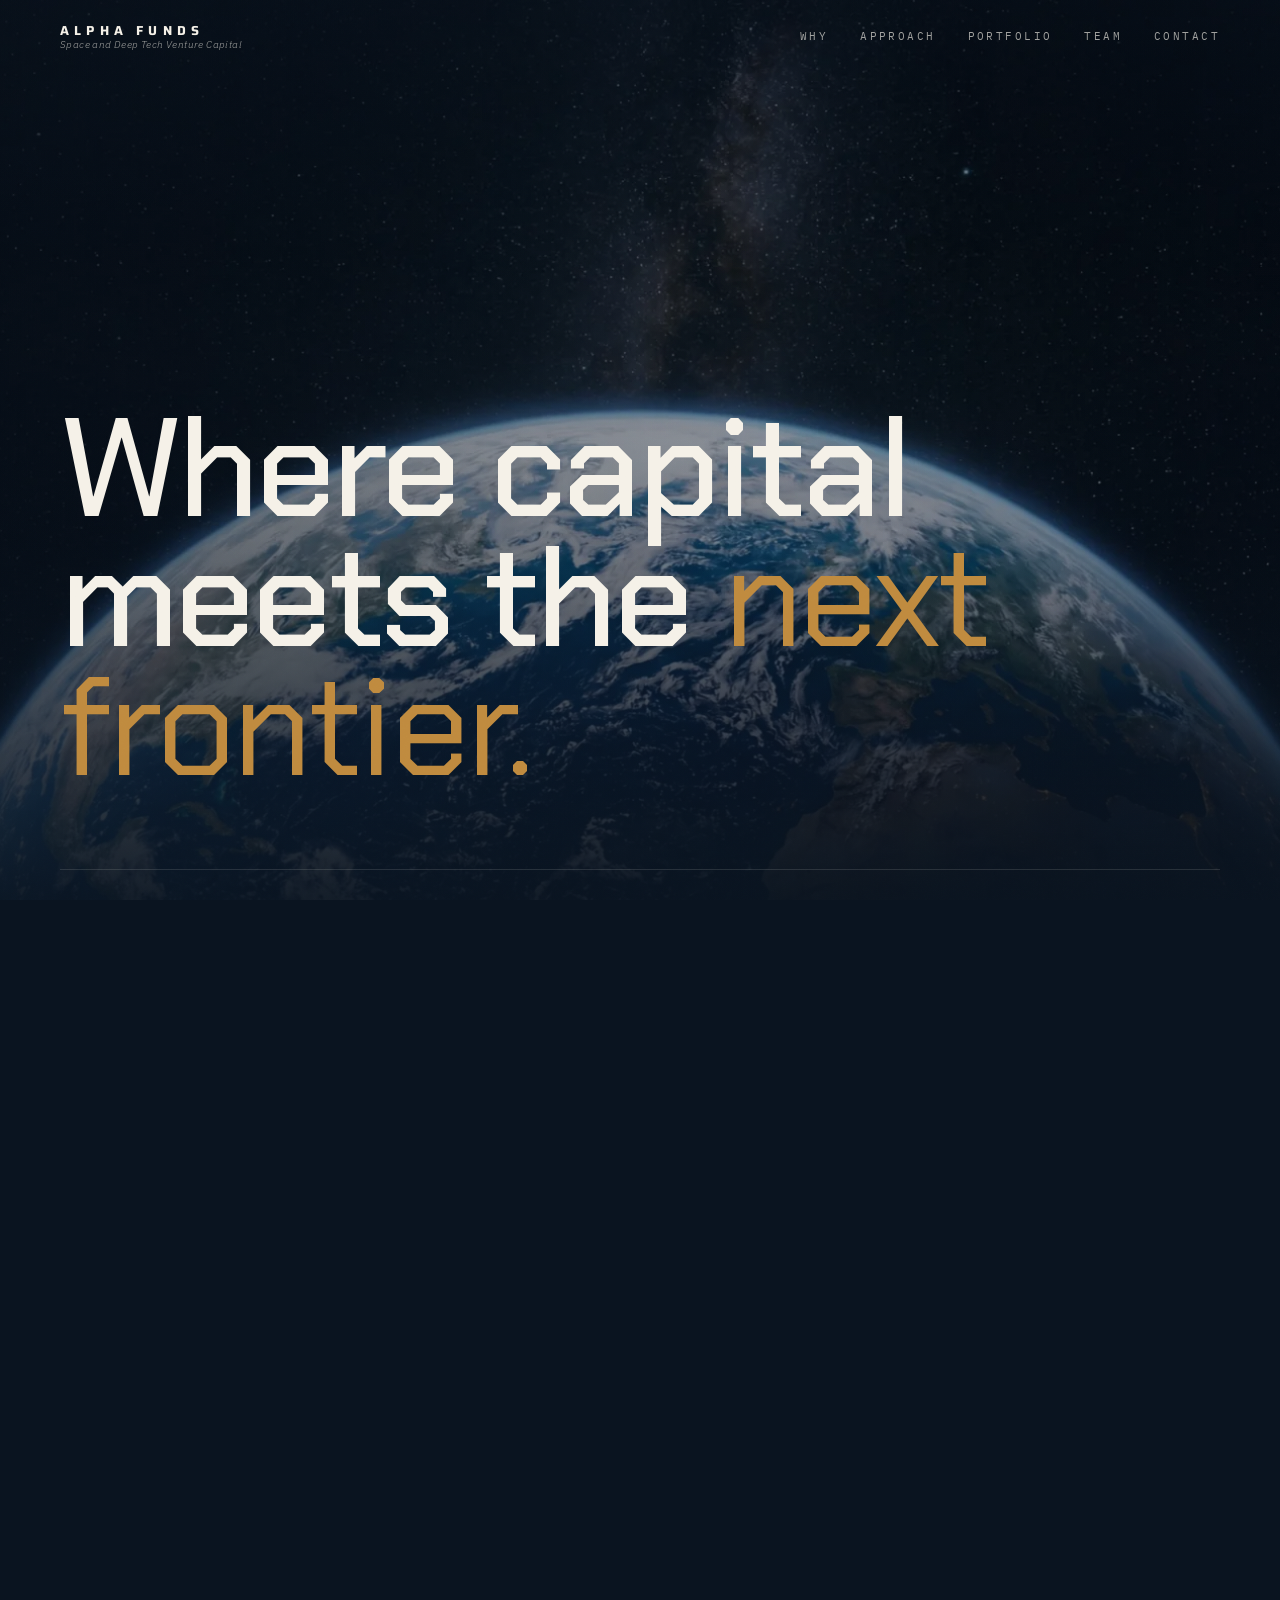
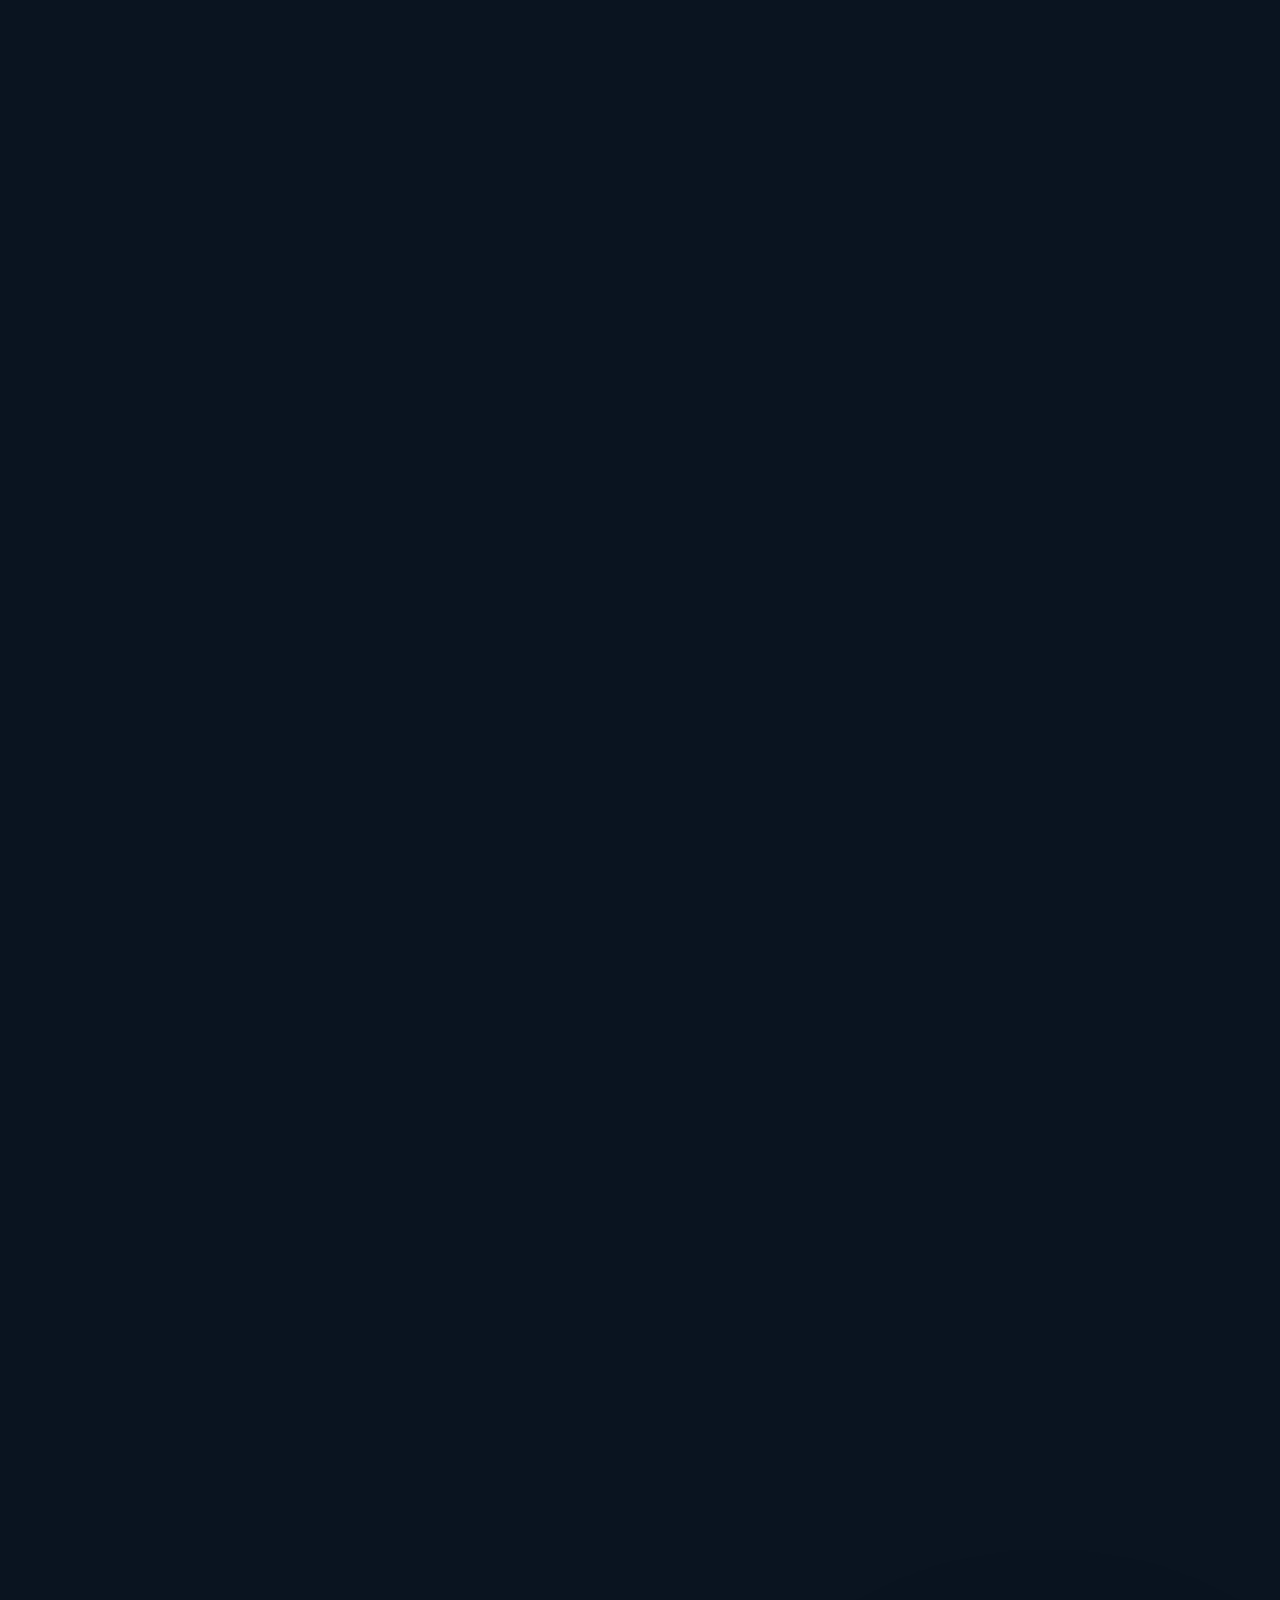
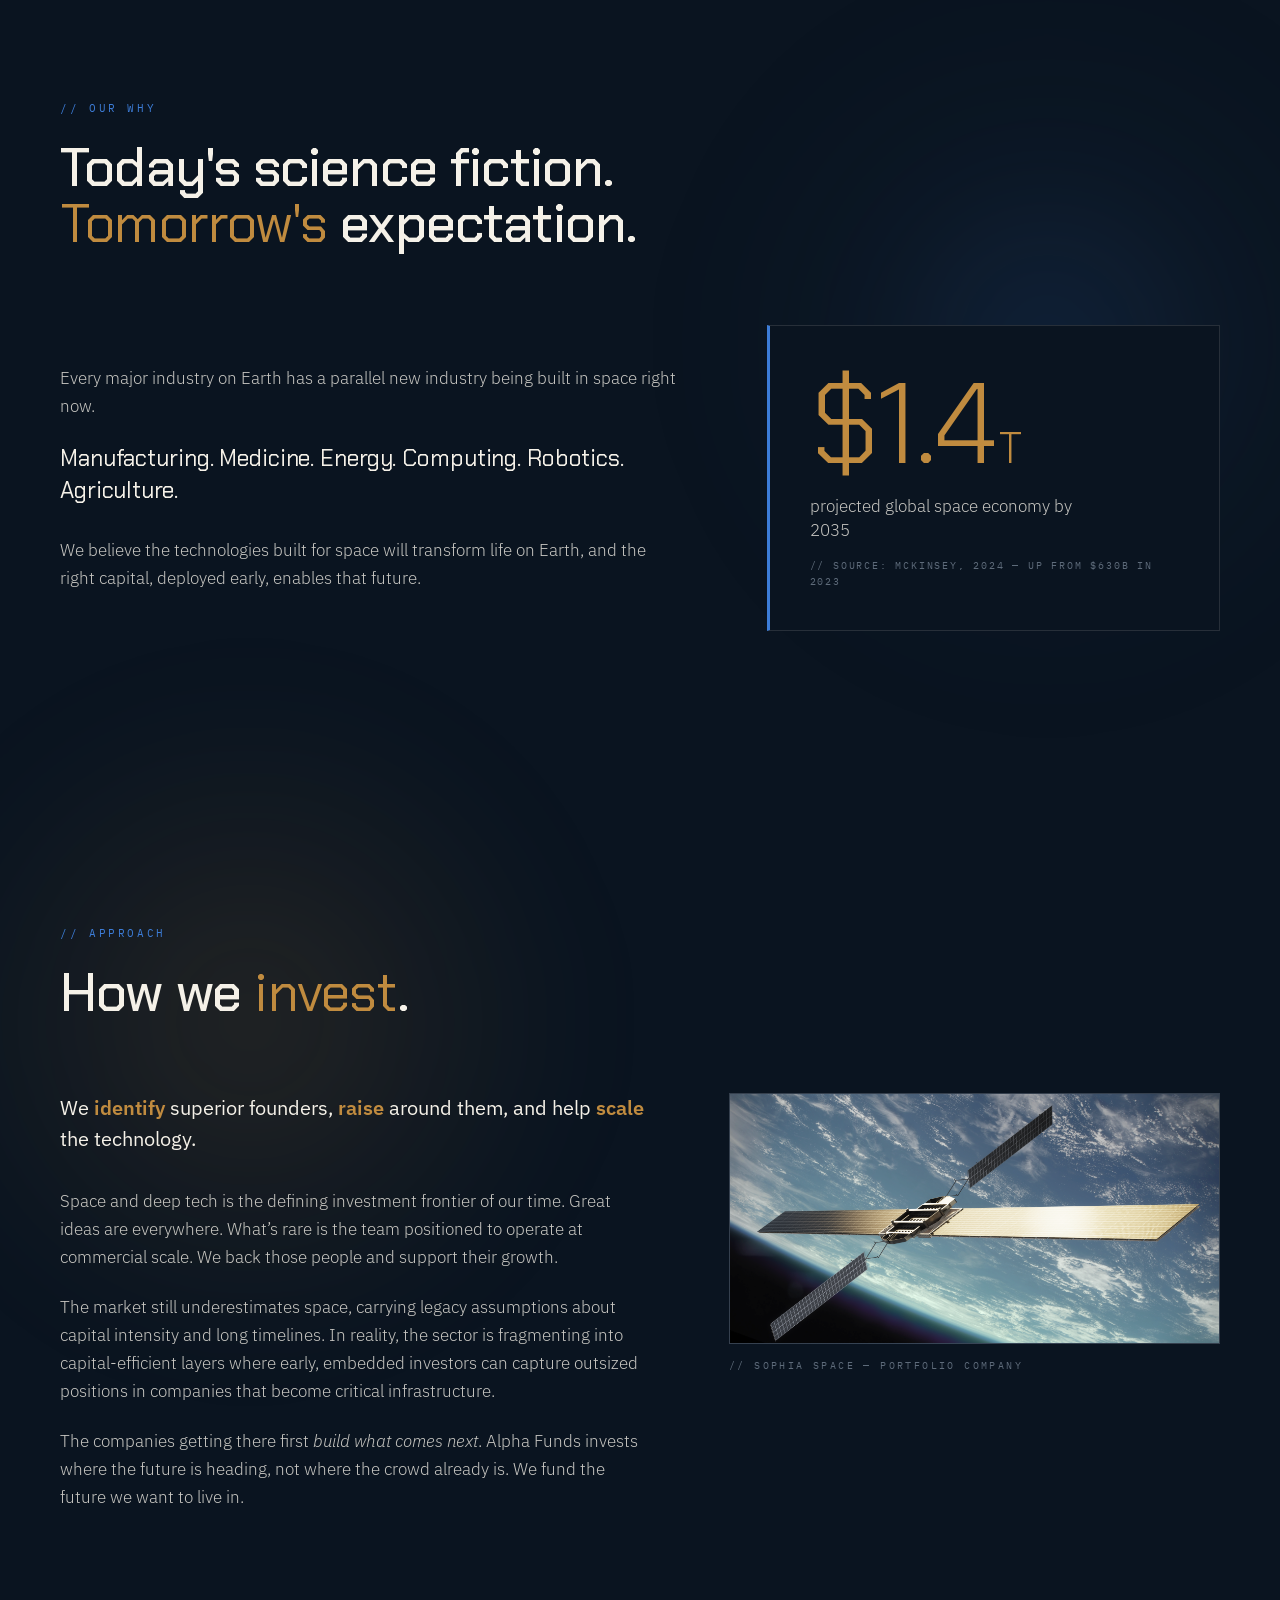
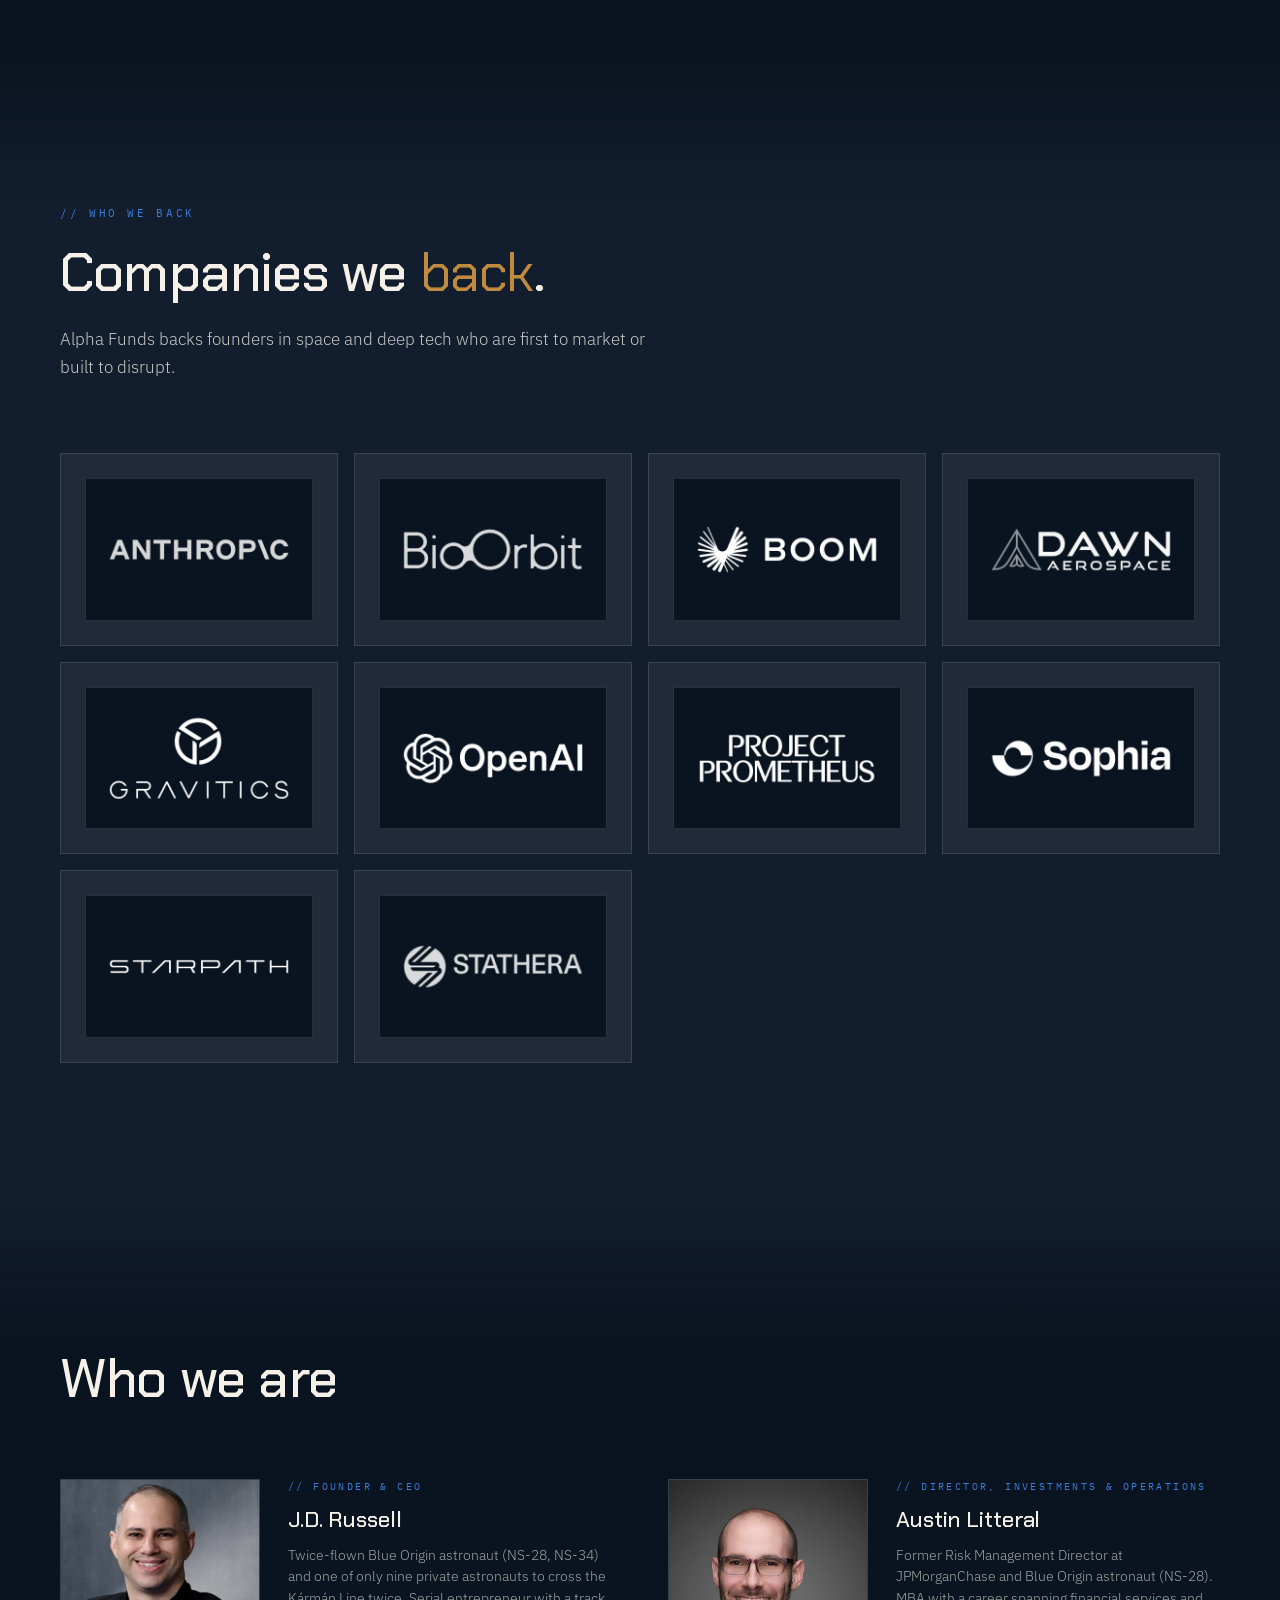
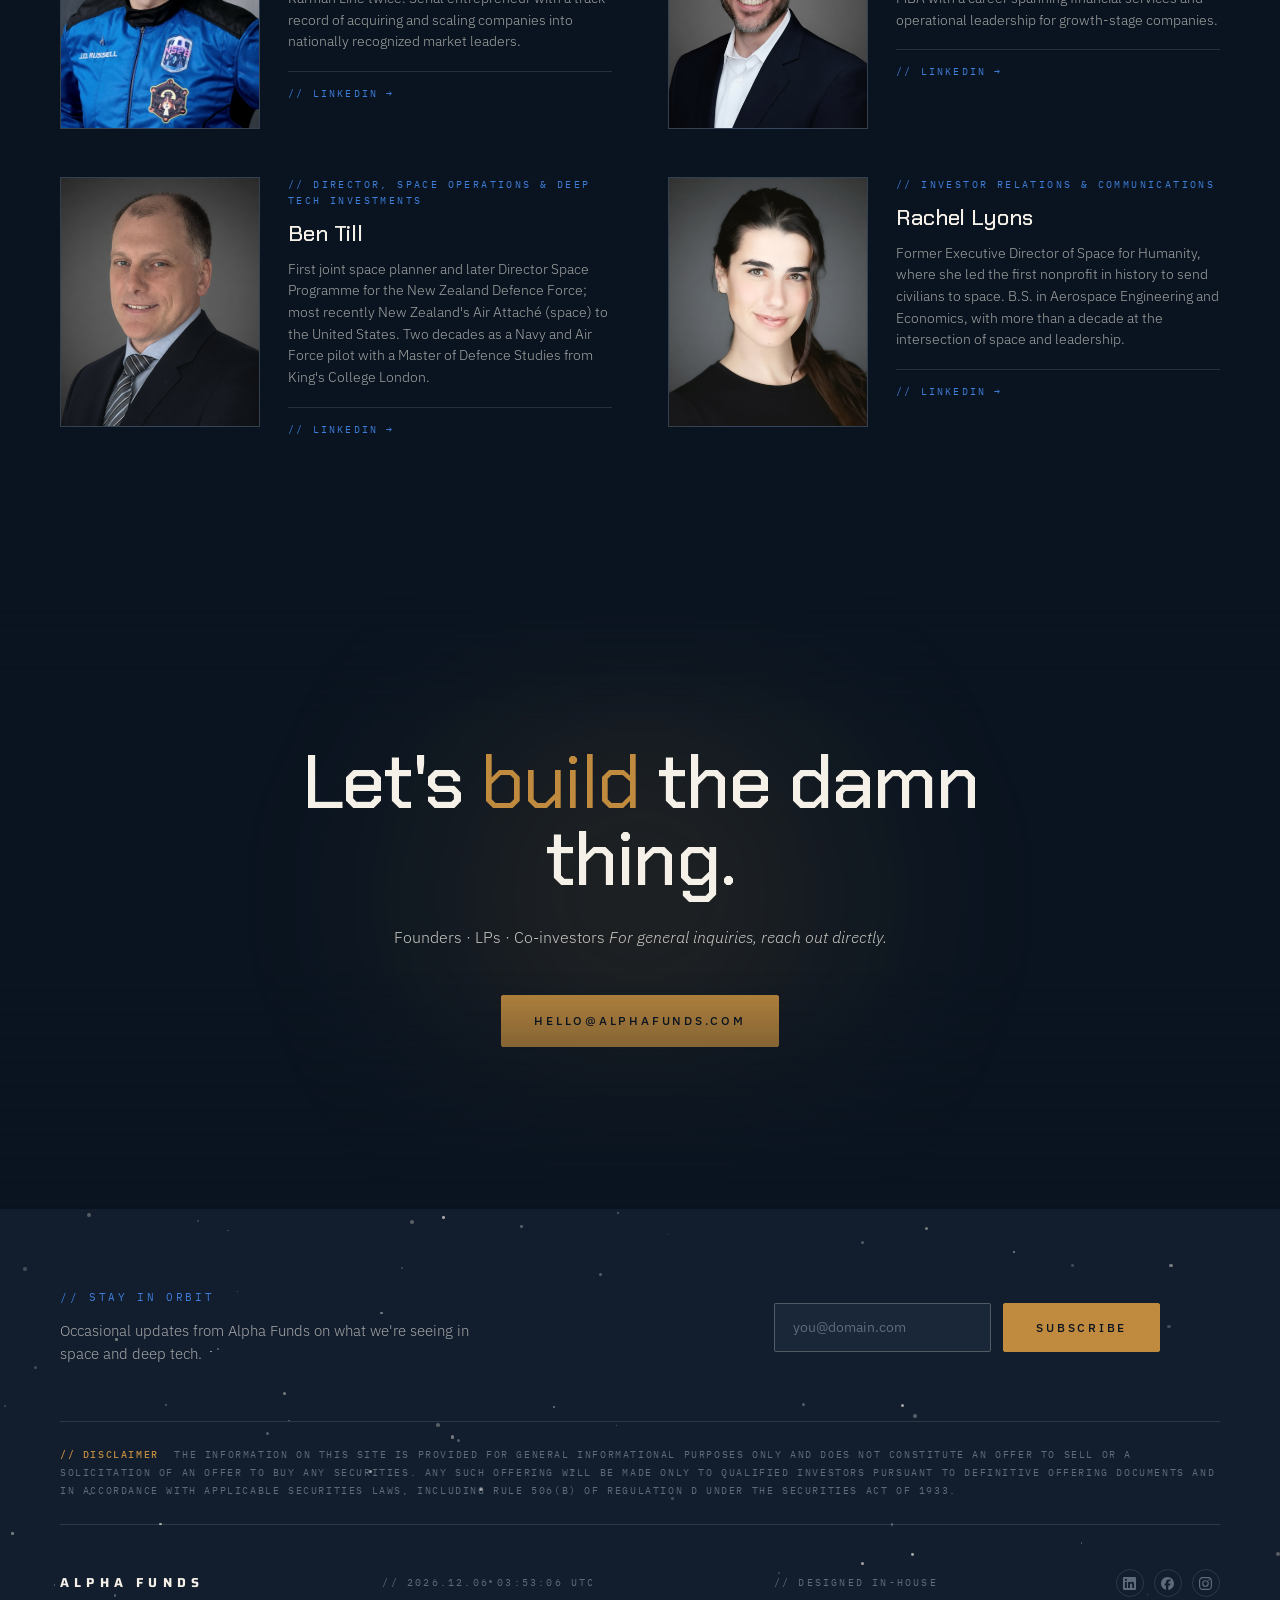
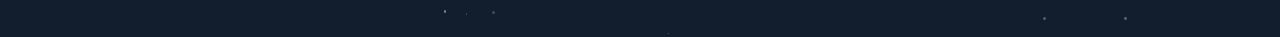
==== commit a53a0f1f: "Add Project Prometheus to portfolio grid and unify logo brightness Adds a Prometheus wordmark tile b" ====
--- a/index.html
+++ b/index.html
@@ -1449,6 +1449,9 @@
       <a class="pf-tile reveal" href="https://openai.com" target="_blank" rel="noopener noreferrer">
         <div class="pf-logo"><img src="portfolio/openai.png" alt="OpenAI" onerror="this.remove()"><span class="pf-fallback">OpenAI</span></div>
       </a>
+      <div class="pf-tile reveal">
+        <div class="pf-logo"><img src="portfolio/projectprometheus.png" alt="Project Prometheus" onerror="this.remove()"><span class="pf-fallback">Project Prometheus</span></div>
+      </div>
       <a class="pf-tile reveal" href="https://www.sophia.space" target="_blank" rel="noopener noreferrer">
         <div class="pf-logo"><img src="portfolio/sophia.png" alt="Sophia Space" onerror="this.remove()"><span class="pf-fallback">Sophia Space</span></div>
       </a>
